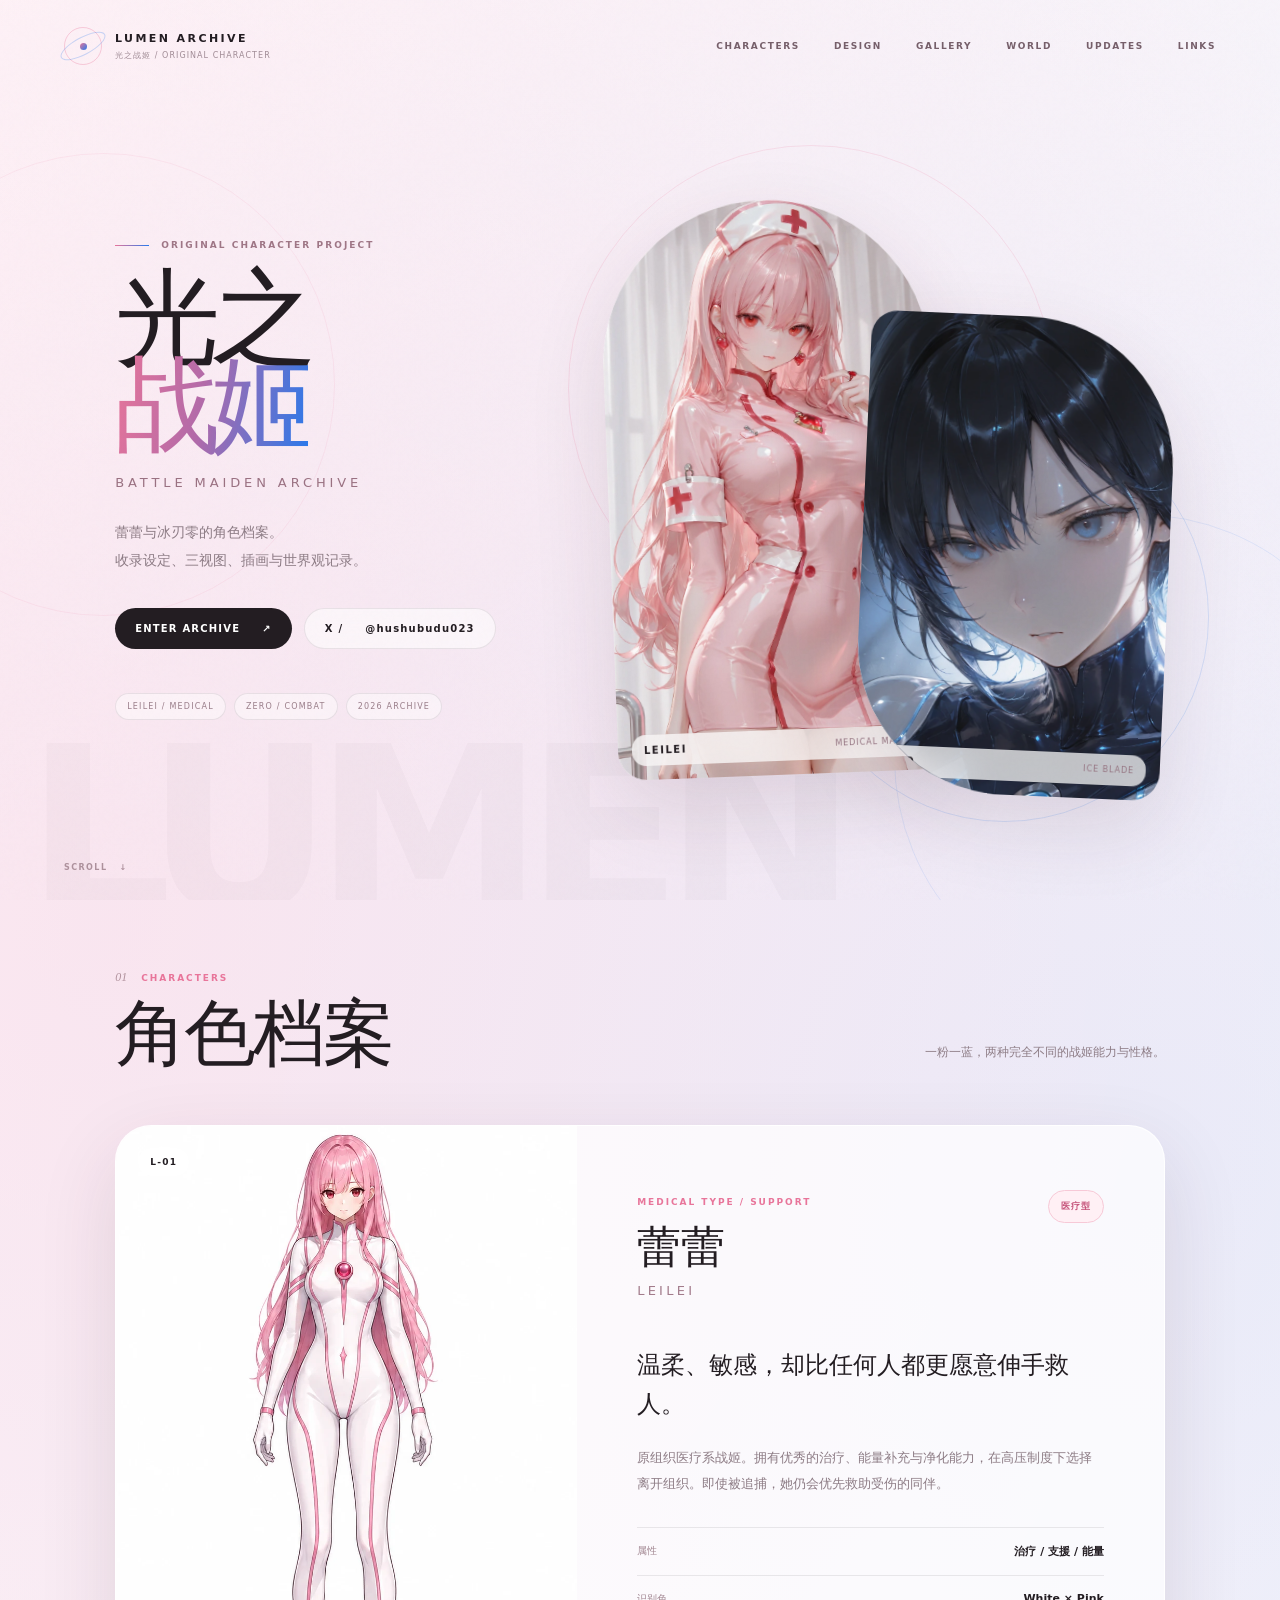
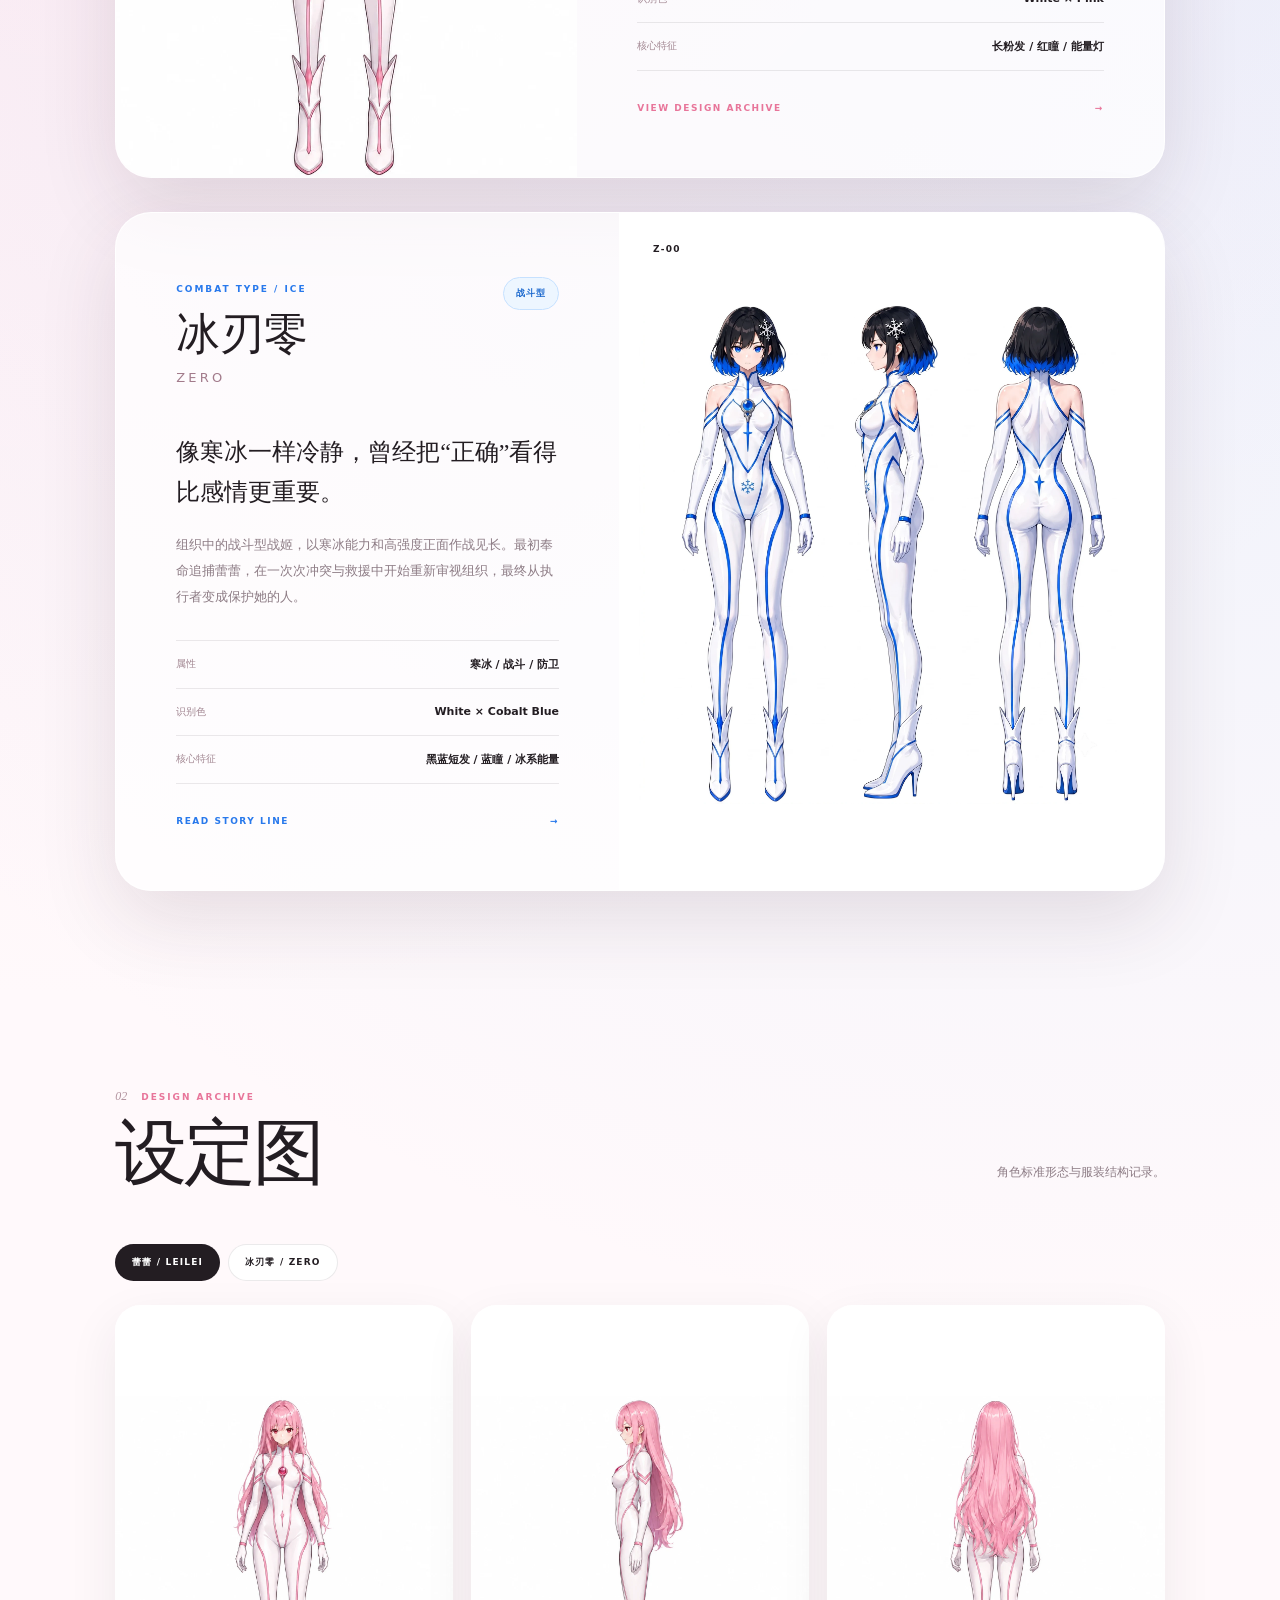
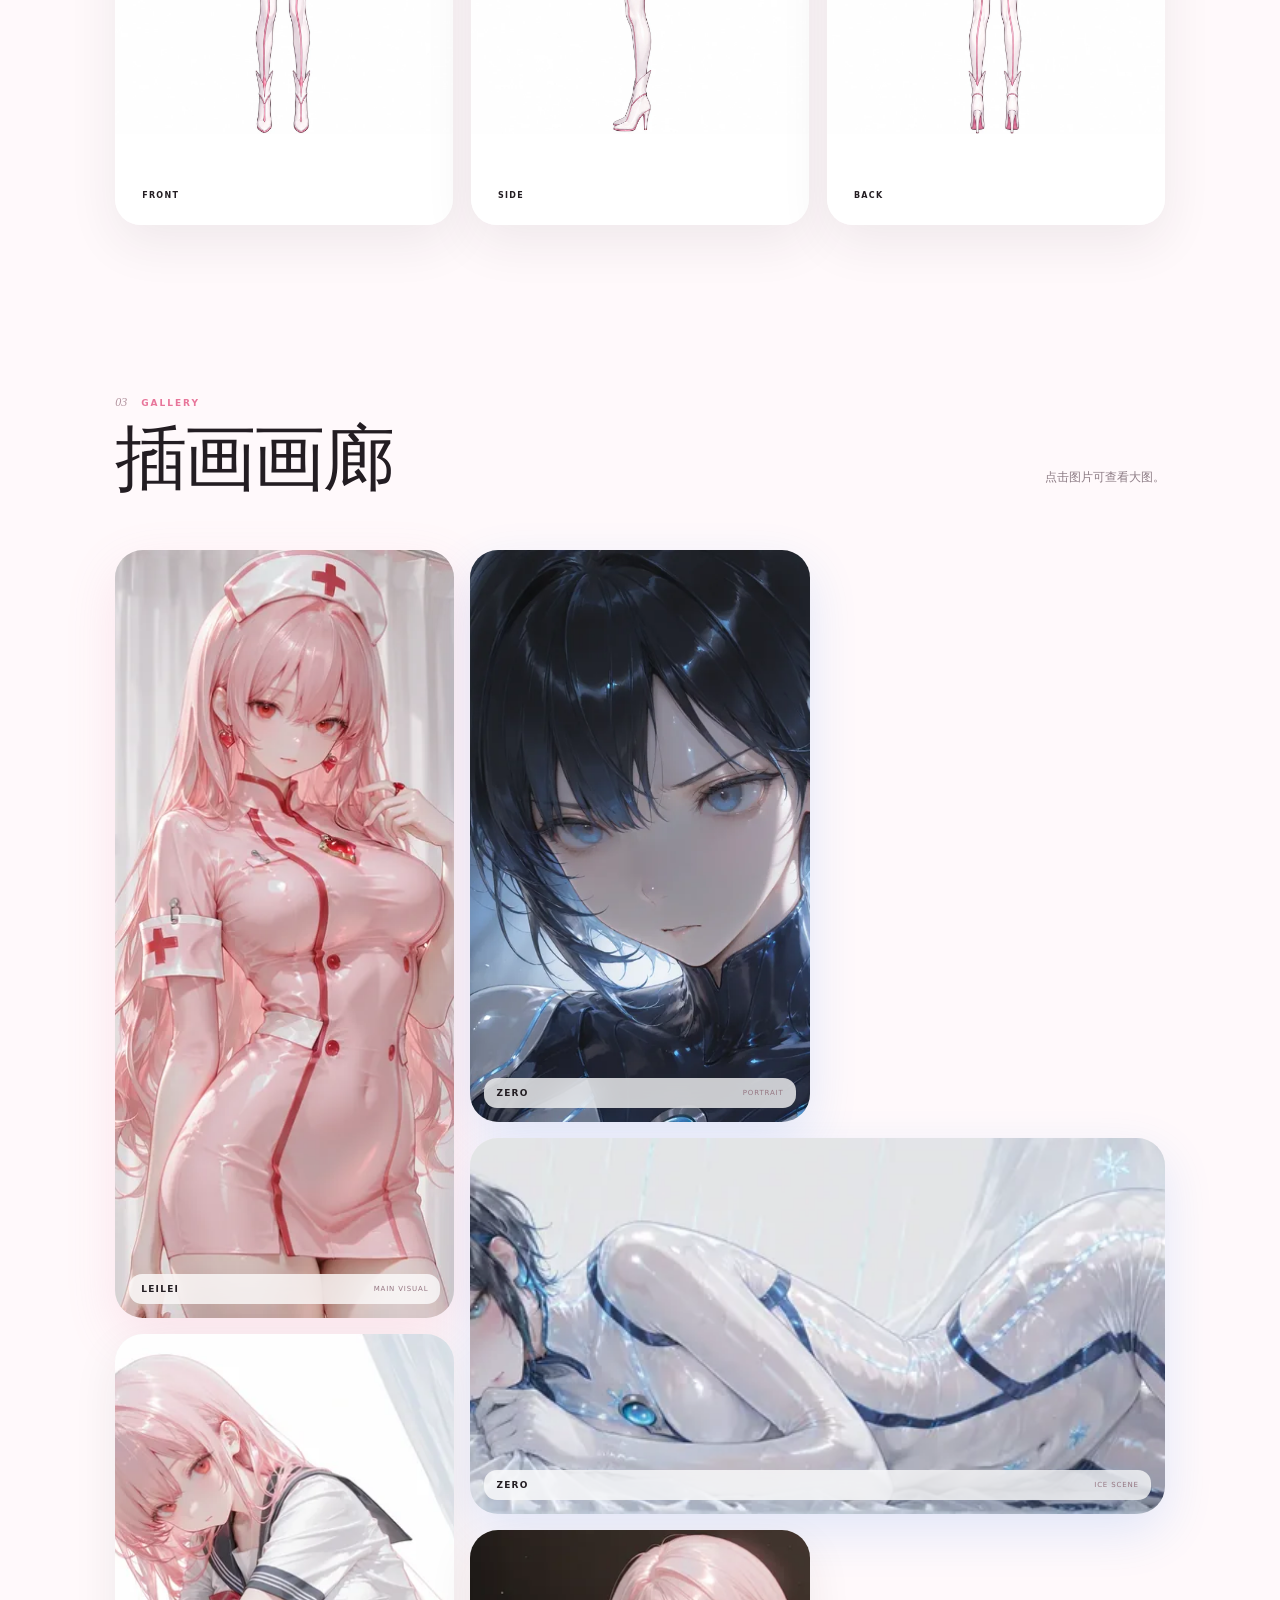
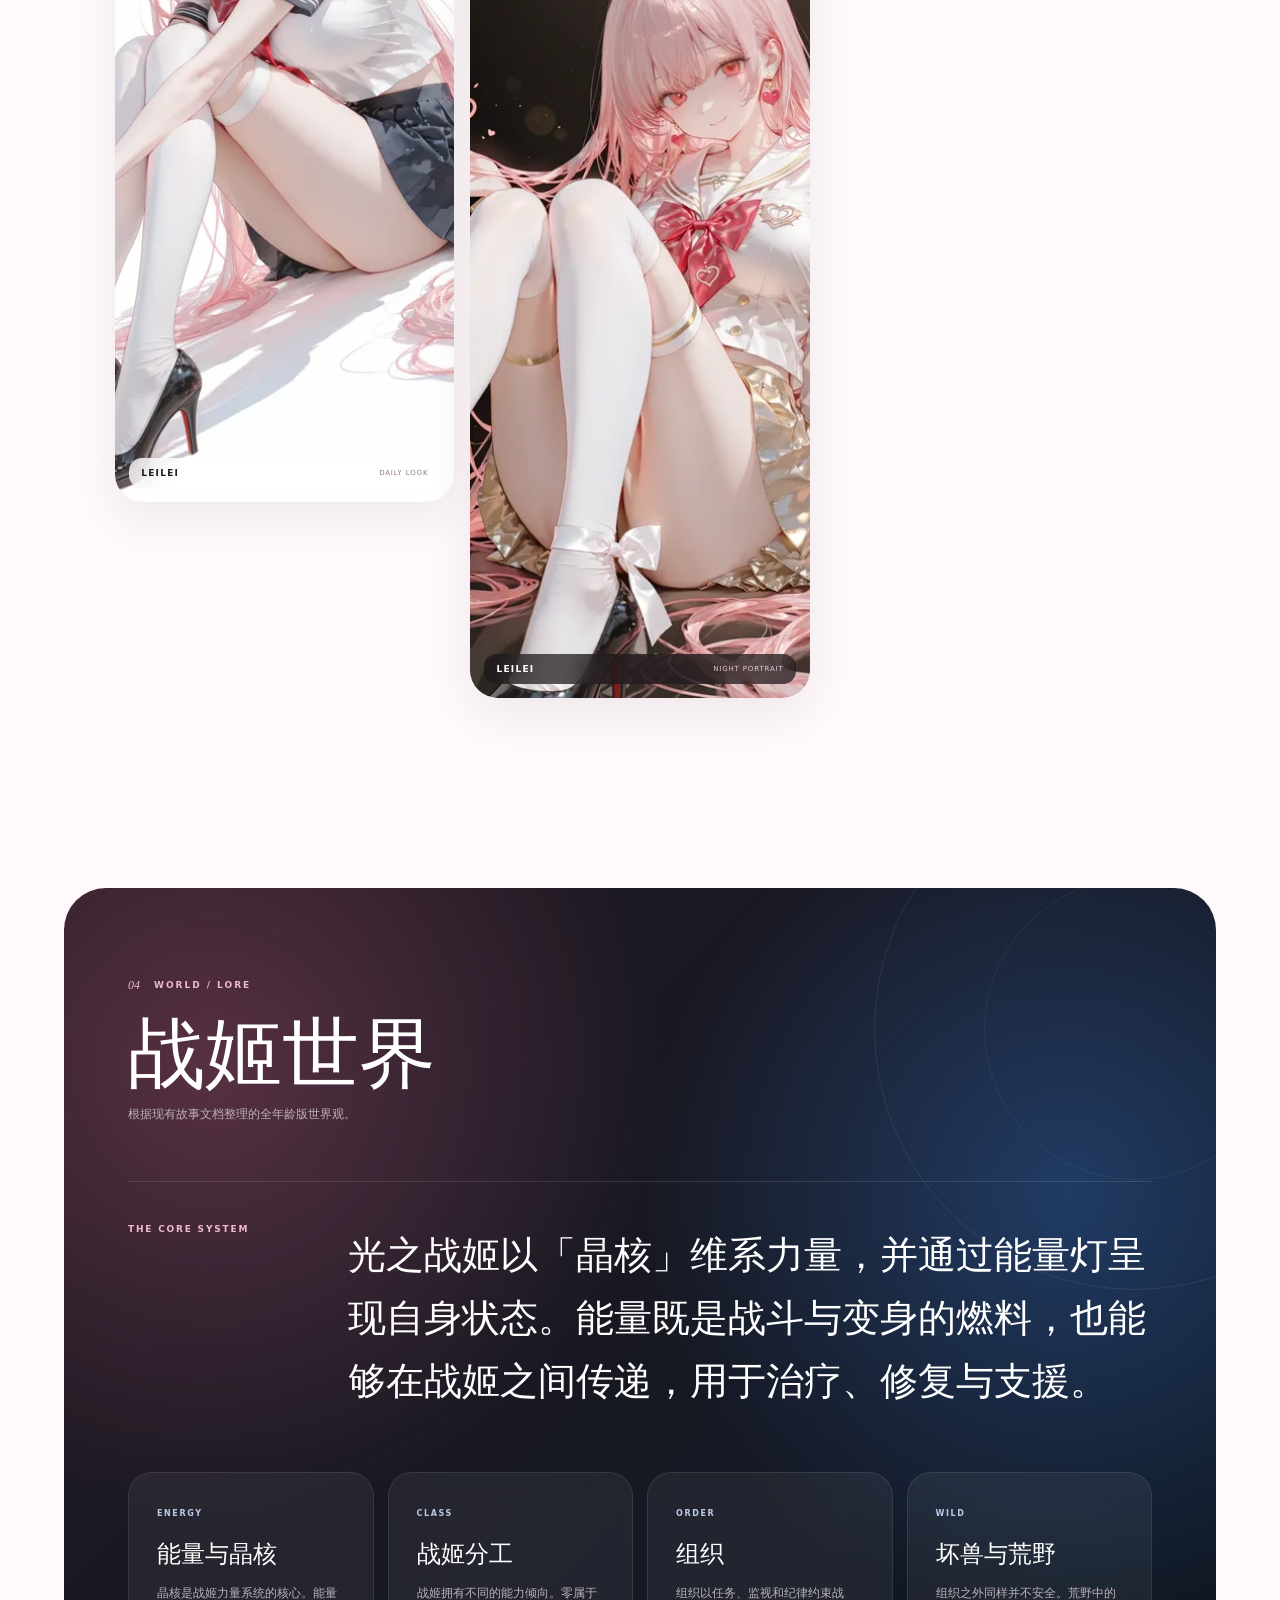
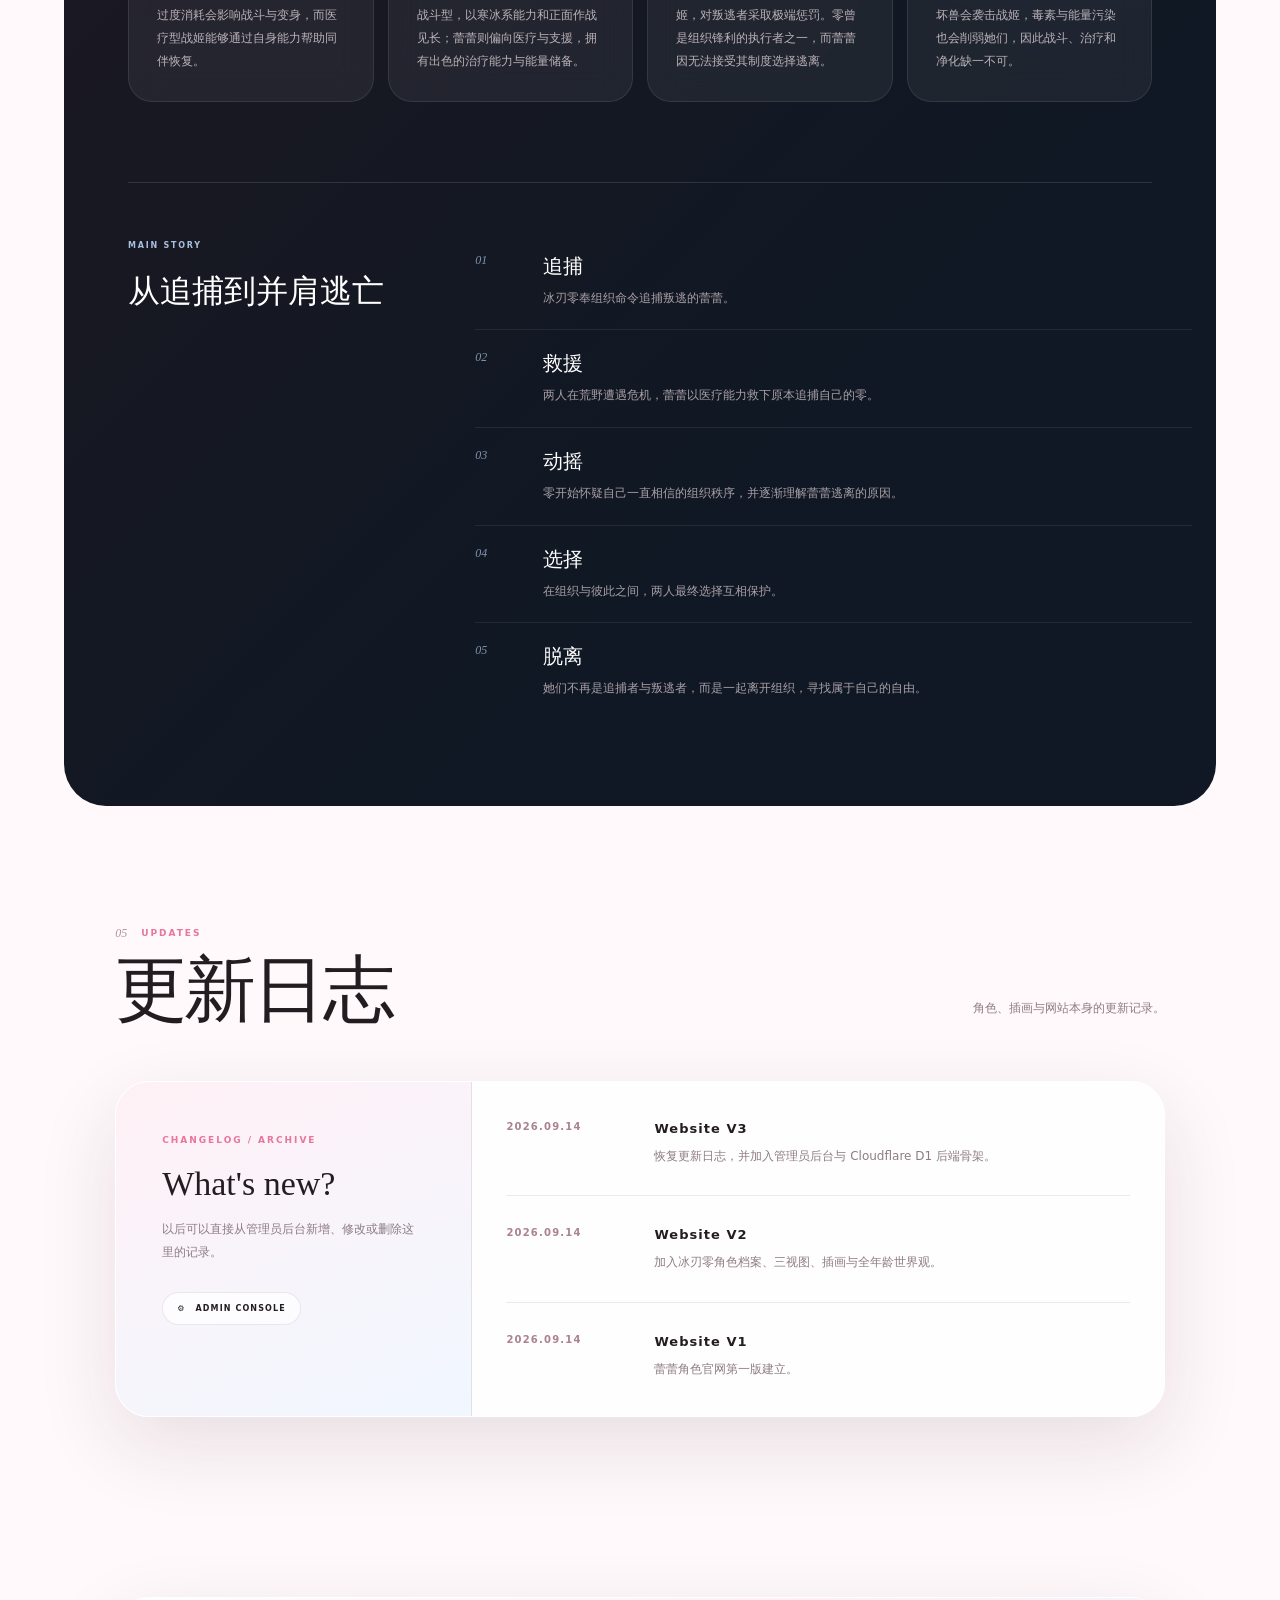
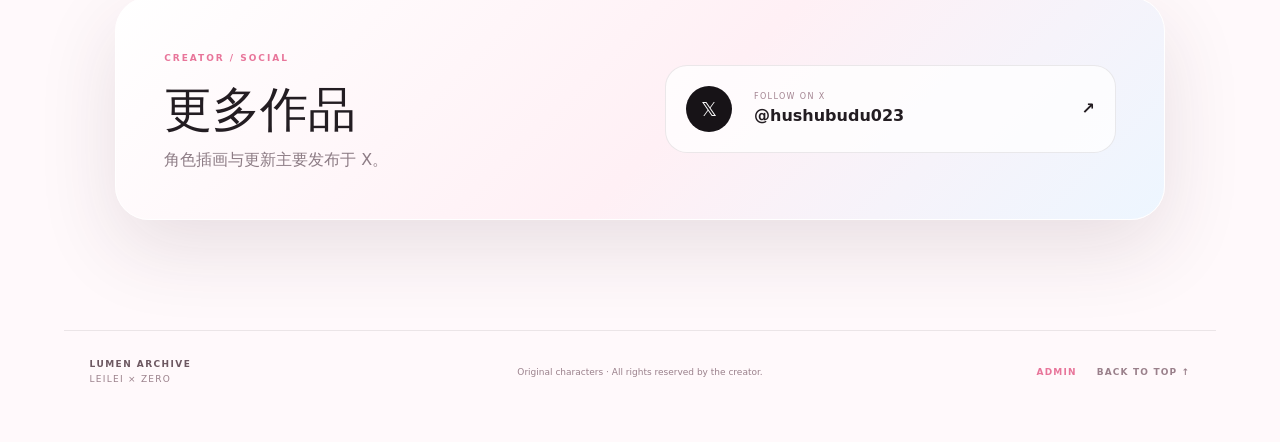
==== index.html @ 8931a834 "Add files via upload" ====
<!doctype html>
<html lang="zh-CN">
<head>
  <meta charset="utf-8" />
  <meta name="viewport" content="width=device-width, initial-scale=1" />
  <meta name="theme-color" content="#fff8fb" />
  <meta name="description" content="光之战姬角色档案：蕾蕾与冰刃零。原创角色设定、三视图、插画与世界观。" />
  <meta property="og:title" content="光之战姬 · Character Archive" />
  <meta property="og:description" content="蕾蕾 / 冰刃零 原创角色档案" />
  <title>光之战姬 · Character Archive</title>
  <link rel="stylesheet" href="style.css" />
</head>
<body>
  <div class="grain" aria-hidden="true"></div>

  <header class="topbar">
    <a class="brand" href="#home">
      <span class="brand-orbit"><i></i></span>
      <span>
        <strong>LUMEN ARCHIVE</strong>
        <small>光之战姬 / ORIGINAL CHARACTER</small>
      </span>
    </a>

    <nav class="desktop-nav" aria-label="主导航">
      <a href="#characters">CHARACTERS</a>
      <a href="#design">DESIGN</a>
      <a href="#gallery">GALLERY</a>
      <a href="#world">WORLD</a>
      <a href="#updates">UPDATES</a>
      <a href="#links">LINKS</a>
    </nav>

    <button class="menu-btn" type="button" aria-label="打开菜单" aria-expanded="false">
      <span></span><span></span>
    </button>
  </header>

  <nav class="mobile-nav" aria-label="移动端导航">
    <a href="#characters">CHARACTERS</a>
    <a href="#design">DESIGN</a>
    <a href="#gallery">GALLERY</a>
    <a href="#world">WORLD</a>
    <a href="#updates">UPDATES</a>
    <a href="#links">LINKS</a>
  </nav>

  <main>
    <section class="hero" id="home">
      <div class="hero-bg-text">LUMEN</div>
      <div class="hero-copy reveal">
        <div class="eyebrow"><span></span> ORIGINAL CHARACTER PROJECT</div>
        <h1>光之<br><em>战姬</em></h1>
        <p class="hero-en">BATTLE MAIDEN ARCHIVE</p>
        <p class="hero-desc">
          <span data-content="site.heroKicker">蕾蕾与冰刃零的角色档案。</span><br>
          <span data-content="site.heroDescription">收录设定、三视图、插画与世界观记录。</span>
        </p>
        <div class="hero-actions">
          <a class="pill primary" href="#characters">ENTER ARCHIVE <b>↗</b></a>
          <a class="pill ghost" href="https://x.com/hushubudu023" target="_blank" rel="noopener" data-link="site.xUrl">X / <span data-content="site.xHandle">@hushubudu023</span></a>
        </div>
        <div class="hero-chips">
          <span>LEILEI / MEDICAL</span>
          <span>ZERO / COMBAT</span>
          <span>2026 ARCHIVE</span>
        </div>
      </div>

      <div class="hero-art reveal">
        <figure class="portrait portrait-pink">
          <img src="assets/leilei_hero.webp" alt="蕾蕾主视觉" />
          <figcaption><b>LEILEI</b><span>MEDICAL MAIDEN</span></figcaption>
        </figure>
        <figure class="portrait portrait-blue">
          <img src="assets/zero_hero.webp" alt="冰刃零主视觉" />
          <figcaption><b>ZERO</b><span>ICE BLADE</span></figcaption>
        </figure>
        <div class="hero-ring ring-a"></div>
        <div class="hero-ring ring-b"></div>
      </div>

      <a class="scroll-cue" href="#characters">SCROLL <span>↓</span></a>
    </section>

    <section class="section characters" id="characters">
      <header class="section-head reveal">
        <div><span class="index">01</span><span class="label">CHARACTERS</span></div>
        <h2>角色档案</h2>
        <p>一粉一蓝，两种完全不同的战姬能力与性格。</p>
      </header>

      <article class="character-card leilei-card reveal">
        <div class="char-photo">
          <img src="assets/leilei_front.webp" alt="蕾蕾正面设定图">
          <span class="char-code">L-01</span>
        </div>
        <div class="char-copy">
          <div class="char-top">
            <div>
              <span class="micro">MEDICAL TYPE / SUPPORT</span>
              <h3>蕾蕾 <em>LEILEI</em></h3>
            </div>
            <span class="role pink">医疗型</span>
          </div>
          <p class="char-lead" data-content="characters.leilei.lead">温柔、敏感，却比任何人都更愿意伸手救人。</p>
          <p class="char-body" data-content="characters.leilei.body">原组织医疗系战姬。拥有优秀的治疗、能量补充与净化能力，在高压制度下选择离开组织。即使被追捕，她仍会优先救助受伤的同伴。</p>
          <dl class="specs">
            <div><dt>属性</dt><dd>治疗 / 支援 / 能量</dd></div>
            <div><dt>识别色</dt><dd>White × Pink</dd></div>
            <div><dt>核心特征</dt><dd>长粉发 / 红瞳 / 能量灯</dd></div>
          </dl>
          <a href="#design" class="inline-link">VIEW DESIGN ARCHIVE <span>→</span></a>
        </div>
      </article>

      <article class="character-card zero-card reveal">
        <div class="char-photo zero-photo">
          <img src="assets/zero_turnaround.webp" alt="冰刃零三视图">
          <span class="char-code">Z-00</span>
        </div>
        <div class="char-copy">
          <div class="char-top">
            <div>
              <span class="micro blue-text">COMBAT TYPE / ICE</span>
              <h3>冰刃零 <em>ZERO</em></h3>
            </div>
            <span class="role blue">战斗型</span>
          </div>
          <p class="char-lead" data-content="characters.zero.lead">像寒冰一样冷静，曾经把“正确”看得比感情更重要。</p>
          <p class="char-body" data-content="characters.zero.body">组织中的战斗型战姬，以寒冰能力和高强度正面作战见长。最初奉命追捕蕾蕾，在一次次冲突与救援中开始重新审视组织，最终从执行者变成保护她的人。</p>
          <dl class="specs">
            <div><dt>属性</dt><dd>寒冰 / 战斗 / 防卫</dd></div>
            <div><dt>识别色</dt><dd>White × Cobalt Blue</dd></div>
            <div><dt>核心特征</dt><dd>黑蓝短发 / 蓝瞳 / 冰系能量</dd></div>
          </dl>
          <a href="#world" class="inline-link blue-text">READ STORY LINE <span>→</span></a>
        </div>
      </article>
    </section>

    <section class="section design" id="design">
      <header class="section-head reveal">
        <div><span class="index">02</span><span class="label">DESIGN ARCHIVE</span></div>
        <h2>设定图</h2>
        <p>角色标准形态与服装结构记录。</p>
      </header>

      <div class="design-tabs reveal" role="tablist">
        <button class="tab active" data-target="leilei-design">蕾蕾 / LEILEI</button>
        <button class="tab" data-target="zero-design">冰刃零 / ZERO</button>
      </div>

      <div class="design-panel active" id="leilei-design">
        <button class="design-shot lightbox-trigger" data-full="assets/leilei_front.webp">
          <img src="assets/leilei_front.webp" alt="蕾蕾正面">
          <span>FRONT</span>
        </button>
        <button class="design-shot lightbox-trigger" data-full="assets/leilei_side.webp">
          <img src="assets/leilei_side.webp" alt="蕾蕾侧面">
          <span>SIDE</span>
        </button>
        <button class="design-shot lightbox-trigger" data-full="assets/leilei_back.webp">
          <img src="assets/leilei_back.webp" alt="蕾蕾背面">
          <span>BACK</span>
        </button>
      </div>

      <div class="design-panel zero-design-panel" id="zero-design">
        <button class="design-shot wide lightbox-trigger" data-full="assets/zero_turnaround.webp">
          <img src="assets/zero_turnaround.webp" alt="冰刃零三视图">
          <span>FRONT / SIDE / BACK</span>
        </button>
      </div>
    </section>

    <section class="section gallery" id="gallery">
      <header class="section-head reveal">
        <div><span class="index">03</span><span class="label">GALLERY</span></div>
        <h2>插画画廊</h2>
        <p>点击图片可查看大图。</p>
      </header>

      <div class="gallery-grid">
        <button class="gallery-item tall pink-glow lightbox-trigger reveal" data-full="assets/leilei_hero.webp">
          <img src="assets/thumbs/leilei_hero.webp" alt="蕾蕾护士主视觉">
          <span><b>LEILEI</b><small data-content="gallery.leileiHeroCaption">MAIN VISUAL</small></span>
        </button>
        <button class="gallery-item blue-glow lightbox-trigger reveal" data-full="assets/zero_hero.webp">
          <img src="assets/thumbs/zero_hero.webp" alt="冰刃零主视觉">
          <span><b>ZERO</b><small data-content="gallery.zeroHeroCaption">PORTRAIT</small></span>
        </button>
        <button class="gallery-item landscape blue-glow lightbox-trigger reveal" data-full="assets/zero_scene.webp">
          <img src="assets/thumbs/zero_scene.webp" alt="冰刃零场景插画">
          <span><b>ZERO</b><small data-content="gallery.zeroSceneCaption">ICE SCENE</small></span>
        </button>
        <button class="gallery-item tall lightbox-trigger reveal" data-full="assets/leilei_school_day.webp">
          <img src="assets/thumbs/leilei_school_day.webp" alt="蕾蕾制服插画">
          <span><b>LEILEI</b><small data-content="gallery.leileiDayCaption">DAILY LOOK</small></span>
        </button>
        <button class="gallery-item tall dark-card lightbox-trigger reveal" data-full="assets/leilei_school_night.webp">
          <img src="assets/thumbs/leilei_school_night.webp" alt="蕾蕾制服插画">
          <span><b>LEILEI</b><small data-content="gallery.leileiNightCaption">NIGHT PORTRAIT</small></span>
        </button>
      </div>
    </section>

    <section class="world-wrap" id="world">
      <section class="world">
        <header class="world-head reveal">
          <div><span class="index">04</span><span class="label">WORLD / LORE</span></div>
          <h2>战姬世界</h2>
          <p>根据现有故事文档整理的全年龄版世界观。</p>
        </header>

        <div class="world-intro reveal">
          <span>THE CORE SYSTEM</span>
          <p data-content="world.intro">光之战姬以「晶核」维系力量，并通过能量灯呈现自身状态。能量既是战斗与变身的燃料，也能够在战姬之间传递，用于治疗、修复与支援。</p>
        </div>

        <div class="world-cards">
          <article class="world-card reveal">
            <b>ENERGY</b><h3>能量与晶核</h3>
            <p>晶核是战姬力量系统的核心。能量过度消耗会影响战斗与变身，而医疗型战姬能够通过自身能力帮助同伴恢复。</p>
          </article>
          <article class="world-card reveal">
            <b>CLASS</b><h3>战姬分工</h3>
            <p>战姬拥有不同的能力倾向。零属于战斗型，以寒冰系能力和正面作战见长；蕾蕾则偏向医疗与支援，拥有出色的治疗能力与能量储备。</p>
          </article>
          <article class="world-card reveal">
            <b>ORDER</b><h3>组织</h3>
            <p>组织以任务、监视和纪律约束战姬，对叛逃者采取极端惩罚。零曾是组织锋利的执行者之一，而蕾蕾因无法接受其制度选择逃离。</p>
          </article>
          <article class="world-card reveal">
            <b>WILD</b><h3>坏兽与荒野</h3>
            <p>组织之外同样并不安全。荒野中的坏兽会袭击战姬，毒素与能量污染也会削弱她们，因此战斗、治疗和净化缺一不可。</p>
          </article>
        </div>

        <div class="storyline reveal">
          <div class="story-title">
            <span>MAIN STORY</span>
            <h3>从追捕到并肩逃亡</h3>
          </div>
          <ol>
            <li><b>01</b><div><strong>追捕</strong><p>冰刃零奉组织命令追捕叛逃的蕾蕾。</p></div></li>
            <li><b>02</b><div><strong>救援</strong><p>两人在荒野遭遇危机，蕾蕾以医疗能力救下原本追捕自己的零。</p></div></li>
            <li><b>03</b><div><strong>动摇</strong><p>零开始怀疑自己一直相信的组织秩序，并逐渐理解蕾蕾逃离的原因。</p></div></li>
            <li><b>04</b><div><strong>选择</strong><p>在组织与彼此之间，两人最终选择互相保护。</p></div></li>
            <li><b>05</b><div><strong>脱离</strong><p>她们不再是追捕者与叛逃者，而是一起离开组织，寻找属于自己的自由。</p></div></li>
          </ol>
        </div>
      </section>
    </section>


    <section class="section updates" id="updates">
      <header class="section-head reveal">
        <div><span class="index">05</span><span class="label">UPDATES</span></div>
        <h2>更新日志</h2>
        <p>角色、插画与网站本身的更新记录。</p>
      </header>

      <div class="updates-shell reveal">
        <div class="updates-intro">
          <span class="micro">CHANGELOG / ARCHIVE</span>
          <h3>What's new?</h3>
          <p>以后可以直接从管理员后台新增、修改或删除这里的记录。</p>
          <a class="admin-entry" href="admin/index.html"><span>⚙</span> ADMIN CONSOLE</a>
        </div>
        <div class="updates-list" data-updates-list>
          <article class="update-item"><time>2026.09.14</time><div><strong>Website V3</strong><p>恢复更新日志，并加入管理员后台与 Cloudflare D1 后端骨架。</p></div></article>
          <article class="update-item"><time>2026.09.14</time><div><strong>Website V2</strong><p>加入冰刃零角色档案、三视图、插画与全年龄世界观。</p></div></article>
          <article class="update-item"><time>2026.09.14</time><div><strong>Website V1</strong><p>蕾蕾角色官网第一版建立。</p></div></article>
        </div>
      </div>
    </section>

    <section class="section links" id="links">
      <div class="link-card reveal">
        <div>
          <span class="micro">CREATOR / SOCIAL</span>
          <h2>更多作品</h2>
          <p>角色插画与更新主要发布于 X。</p>
        </div>
        <a href="https://x.com/hushubudu023" target="_blank" rel="noopener" data-link="site.xUrl">
          <span class="xmark">𝕏</span>
          <div><small>FOLLOW ON X</small><strong data-content="site.xHandle">@hushubudu023</strong></div>
          <b>↗</b>
        </a>
      </div>
    </section>
  </main>

  <footer>
    <div class="footer-brand">
      <strong>LUMEN ARCHIVE</strong>
      <span>LEILEI × ZERO</span>
    </div>
    <p>Original characters · All rights reserved by the creator.</p>
    <div class="footer-actions"><a href="admin/index.html">ADMIN</a><a href="#home">BACK TO TOP ↑</a></div>
  </footer>

  <dialog class="lightbox" id="lightbox">
    <button class="lightbox-close" aria-label="关闭">×</button>
    <img src="" alt="">
    <div class="lightbox-note">ESC / 点击背景关闭</div>
  </dialog>

  <script src="site-data.js"></script>
  <script src="main.js"></script>
</body>
</html>
---- style.css ----
:root{
  --bg:#fff9fb;
  --paper:#ffffff;
  --ink:#231d22;
  --muted:#8d7c85;
  --pink:#e8759a;
  --pink2:#ffbfd1;
  --pink-soft:#fdeaf0;
  --blue:#2879ec;
  --blue2:#8fc5ff;
  --blue-soft:#eaf4ff;
  --line:rgba(35,29,34,.09);
  --shadow:0 28px 80px rgba(66,31,49,.12);
  --radius:32px;
}
*{box-sizing:border-box}
html{scroll-behavior:smooth}
body{
  margin:0;color:var(--ink);background:
    radial-gradient(circle at 9% 11%,rgba(255,203,220,.38),transparent 22%),
    radial-gradient(circle at 91% 14%,rgba(157,207,255,.25),transparent 24%),
    var(--bg);
  font-family:Inter,"SF Pro Display","PingFang SC","Microsoft YaHei",system-ui,sans-serif;
  overflow-x:hidden
}
body.locked{overflow:hidden}
a{text-decoration:none;color:inherit}
img{display:block;max-width:100%}
button{font:inherit;color:inherit}
.grain{
  position:fixed;inset:0;z-index:100;pointer-events:none;opacity:.035;mix-blend-mode:multiply;
  background-image:url("data:image/svg+xml,%3Csvg viewBox='0 0 180 180' xmlns='http://www.w3.org/2000/svg'%3E%3Cfilter id='n'%3E%3CfeTurbulence type='fractalNoise' baseFrequency='.9' numOctaves='3' stitchTiles='stitch'/%3E%3C/filter%3E%3Crect width='100%25' height='100%25' filter='url(%23n)' opacity='.33'/%3E%3C/svg%3E")
}
.topbar{
  position:absolute;z-index:30;top:0;left:0;right:0;height:92px;padding:0 5vw;
  display:flex;align-items:center;justify-content:space-between
}
.brand{display:flex;align-items:center;gap:13px}
.brand-orbit{
  width:38px;height:38px;border-radius:50%;border:1px solid rgba(232,117,154,.32);
  display:grid;place-items:center;position:relative
}
.brand-orbit:after{content:"";position:absolute;width:48px;height:16px;border:1px solid rgba(40,121,236,.25);border-radius:50%;transform:rotate(-28deg)}
.brand-orbit i{width:7px;height:7px;background:linear-gradient(135deg,var(--pink),var(--blue));border-radius:50%}
.brand strong{display:block;font-size:11px;letter-spacing:.22em}
.brand small{display:block;margin-top:5px;font-size:8px;letter-spacing:.13em;color:#a18c96}
.desktop-nav{display:flex;gap:34px}
.desktop-nav a{font-size:9px;font-weight:800;letter-spacing:.18em;color:#765f6a;position:relative;padding:8px 0}
.desktop-nav a:after{content:"";position:absolute;left:0;right:100%;bottom:0;height:1px;background:linear-gradient(90deg,var(--pink),var(--blue));transition:.25s}
.desktop-nav a:hover:after{right:0}
.menu-btn{display:none;border:0;background:none;width:40px;height:40px;padding:10px}
.menu-btn span{display:block;height:1px;background:var(--ink);margin:7px 0;transition:.2s}
.mobile-nav{display:none}

.hero{
  min-height:100vh;position:relative;display:grid;grid-template-columns:42% 58%;
  padding:130px 5vw 70px;align-items:center;overflow:hidden
}
.hero:before{
  content:"";position:absolute;left:-10vw;top:17%;width:36vw;height:36vw;border-radius:50%;
  border:1px solid rgba(232,117,154,.1)
}
.hero:after{
  content:"";position:absolute;right:-8vw;bottom:-8vw;width:38vw;height:38vw;border-radius:50%;
  border:1px solid rgba(40,121,236,.1)
}
.hero-bg-text{
  position:absolute;left:2vw;bottom:-1.8vw;font-size:clamp(110px,18vw,320px);line-height:.8;
  letter-spacing:-.08em;font-weight:900;color:rgba(61,36,48,.025);pointer-events:none
}
.hero-copy{position:relative;z-index:3;padding-left:4vw}
.eyebrow{display:flex;align-items:center;gap:12px;font-size:9px;font-weight:900;letter-spacing:.23em;color:#9f7686}
.eyebrow span{width:34px;height:1px;background:linear-gradient(90deg,var(--pink),var(--blue))}
.hero h1{font-family:"Songti SC","STSong",serif;font-size:clamp(74px,8.2vw,142px);font-weight:500;line-height:.82;letter-spacing:-.08em;margin:26px 0 0}
.hero h1 em{font-style:normal;background:linear-gradient(100deg,var(--pink) 0%,#b36aa9 45%,var(--blue) 100%);-webkit-background-clip:text;color:transparent}
.hero-en{margin:26px 0 0;font-size:13px;letter-spacing:.3em;font-weight:300;color:#9a7182}
.hero-desc{margin:28px 0 0;line-height:2;color:var(--muted);font-size:14px}
.hero-actions{display:flex;gap:12px;flex-wrap:wrap;margin-top:34px}
.pill{border-radius:999px;padding:14px 20px;font-size:10px;font-weight:900;letter-spacing:.12em;display:inline-flex;align-items:center;gap:22px;transition:.22s}
.pill.primary{background:var(--ink);color:#fff}
.pill.primary:hover{transform:translateY(-2px);box-shadow:0 12px 30px rgba(35,29,34,.2)}
.pill.ghost{border:1px solid var(--line);background:rgba(255,255,255,.55);backdrop-filter:blur(12px)}
.hero-chips{display:flex;gap:8px;flex-wrap:wrap;margin-top:44px}
.hero-chips span{font-size:8px;letter-spacing:.15em;border:1px solid var(--line);border-radius:999px;padding:8px 11px;color:#9a7e8a;background:rgba(255,255,255,.45)}

.hero-art{height:min(76vh,850px);position:relative;display:flex;align-items:center;justify-content:center}
.portrait{margin:0;position:absolute;overflow:hidden;background:#fff;box-shadow:var(--shadow);z-index:3}
.portrait img{width:100%;height:100%;object-fit:cover}
.portrait figcaption{
  position:absolute;left:14px;right:14px;bottom:14px;padding:10px 12px;border-radius:14px;
  display:flex;align-items:center;justify-content:space-between;background:rgba(255,255,255,.72);backdrop-filter:blur(16px)
}
.portrait figcaption b{font-size:10px;letter-spacing:.15em}
.portrait figcaption span{font-size:8px;letter-spacing:.12em;color:#957481}
.portrait-pink{width:min(49%,420px);height:84%;left:9%;top:9%;border-radius:170px 170px 30px 30px;transform:rotate(-2.2deg)}
.portrait-pink img{object-position:center 25%}
.portrait-blue{width:min(46%,390px);height:70%;right:7%;bottom:4%;border-radius:26px 150px 28px 150px;transform:rotate(2.5deg)}
.portrait-blue img{object-position:center 40%}
.hero-ring{position:absolute;border-radius:50%;z-index:1}
.ring-a{width:38vw;height:38vw;max-width:600px;max-height:600px;border:1px solid rgba(232,117,154,.16);left:3%;top:1%}
.ring-b{width:32vw;height:32vw;max-width:520px;max-height:520px;border:1px solid rgba(40,121,236,.15);right:1%;bottom:0}
.scroll-cue{position:absolute;left:5vw;bottom:28px;font-size:8px;font-weight:900;letter-spacing:.18em;color:#ad919c;display:flex;gap:12px}

.section{padding:110px 9vw}
.section-head{display:grid;grid-template-columns:1fr auto;gap:14px;align-items:end;margin-bottom:54px}
.section-head>div{display:flex;align-items:center;gap:14px}
.index{font:italic 500 12px Georgia,serif;color:#b2939e}
.label,.micro{font-size:9px;font-weight:900;letter-spacing:.22em;color:var(--pink)}
.section-head h2{grid-column:1;margin:0;font:500 clamp(42px,5.6vw,82px)/1 "Songti SC","STSong",serif;letter-spacing:-.04em}
.section-head>p{grid-column:2;grid-row:2;margin:0 0 8px;max-width:280px;color:var(--muted);font-size:12px;line-height:1.7;text-align:right}

.characters{padding-top:70px}
.character-card{
  display:grid;grid-template-columns:44% 56%;min-height:650px;background:rgba(255,255,255,.72);
  border:1px solid rgba(255,255,255,.9);box-shadow:var(--shadow);border-radius:36px;overflow:hidden;margin-bottom:34px
}
.char-photo{position:relative;min-height:650px;background:linear-gradient(180deg,#fff,#fff0f5);overflow:hidden}
.char-photo img{width:100%;height:100%;object-fit:cover}
.char-photo>img[alt*="蕾蕾"]{object-position:center}
.char-code{position:absolute;top:22px;left:22px;background:rgba(255,255,255,.78);backdrop-filter:blur(12px);border-radius:999px;padding:9px 12px;font-size:9px;font-weight:900;letter-spacing:.14em}
.char-copy{padding:64px 60px;display:flex;flex-direction:column}
.char-top{display:flex;justify-content:space-between;gap:20px;align-items:start}
.char-top h3{font:500 44px/1.1 "Songti SC","STSong",serif;margin:15px 0 0}
.char-top h3 em{display:block;font:300 13px/1.6 system-ui;letter-spacing:.25em;color:#a27b8b;margin-top:9px}
.role{border-radius:999px;padding:9px 12px;font-size:9px;font-weight:900;letter-spacing:.12em}
.role.pink{color:#c55279;background:#fff0f5;border:1px solid #f7c9d7}
.role.blue{color:#1c69ce;background:#edf6ff;border:1px solid #c6e1ff}
.char-lead{font:500 24px/1.65 "Songti SC","STSong",serif;margin:44px 0 0;max-width:520px}
.char-body{color:var(--muted);font-size:13px;line-height:2;margin:20px 0 30px;max-width:560px}
.specs{margin:0;border-top:1px solid var(--line)}
.specs div{display:flex;justify-content:space-between;gap:20px;border-bottom:1px solid var(--line);padding:16px 0}
.specs dt{font-size:10px;color:#a28792}
.specs dd{margin:0;font-size:11px;font-weight:800}
.inline-link{margin-top:auto;padding-top:32px;font-size:9px;font-weight:900;letter-spacing:.17em;color:var(--pink);display:flex;justify-content:space-between}
.zero-card{grid-template-columns:48% 52%}
.zero-card .char-photo{order:2;background:linear-gradient(180deg,#f5faff,#eaf4ff)}
.zero-card .char-copy{order:1}
.zero-photo img{object-fit:contain;padding:20px;background:white}
.blue-text{color:var(--blue)!important}

.design{padding-top:54px}
.design-tabs{display:flex;gap:8px;margin-bottom:24px}
.tab{border:1px solid var(--line);background:#fff;border-radius:999px;padding:11px 16px;font-size:9px;font-weight:900;letter-spacing:.13em;cursor:pointer}
.tab.active{background:var(--ink);color:white}
.design-panel{display:none;grid-template-columns:repeat(3,1fr);gap:18px}
.design-panel.active{display:grid}
.design-shot{position:relative;border:0;padding:0;background:#fff;border-radius:26px;overflow:hidden;cursor:zoom-in;box-shadow:0 18px 50px rgba(55,38,47,.08);min-height:520px}
.design-shot img{width:100%;height:100%;object-fit:contain;background:#fff}
.design-shot span{position:absolute;left:16px;bottom:16px;padding:9px 11px;border-radius:999px;background:rgba(255,255,255,.84);backdrop-filter:blur(10px);font-size:8px;font-weight:900;letter-spacing:.16em}
.zero-design-panel{grid-template-columns:1fr!important}
.design-shot.wide{min-height:auto;max-height:900px}
.design-shot.wide img{max-height:900px}

.gallery{padding-top:60px}
.gallery-grid{display:grid;grid-template-columns:repeat(12,1fr);grid-auto-rows:180px;gap:16px}
.gallery-item{border:0;padding:0;position:relative;border-radius:28px;overflow:hidden;cursor:zoom-in;background:#eee;box-shadow:0 16px 45px rgba(54,33,44,.08)}
.gallery-item img{width:100%;height:100%;object-fit:cover;transition:transform .45s ease}
.gallery-item:hover img{transform:scale(1.025)}
.gallery-item span{position:absolute;left:14px;right:14px;bottom:14px;display:flex;justify-content:space-between;align-items:center;padding:10px 12px;border-radius:13px;background:rgba(255,255,255,.76);backdrop-filter:blur(14px)}
.gallery-item b{font-size:9px;letter-spacing:.14em}
.gallery-item small{font-size:7px;letter-spacing:.12em;color:#967783}
.gallery-item:nth-child(1){grid-column:span 4;grid-row:span 4}
.gallery-item:nth-child(2){grid-column:span 4;grid-row:span 3}
.gallery-item:nth-child(3){grid-column:span 8;grid-row:span 2}
.gallery-item:nth-child(4){grid-column:span 4;grid-row:span 4}
.gallery-item:nth-child(5){grid-column:span 4;grid-row:span 4}
.pink-glow{box-shadow:0 18px 50px rgba(232,117,154,.16)}
.blue-glow{box-shadow:0 18px 50px rgba(40,121,236,.14)}
.dark-card span{background:rgba(25,20,23,.70);color:#fff}
.dark-card small{color:#e3cbd4}

.world-wrap{padding:80px 5vw 50px}
.world{
  border-radius:42px;padding:90px 5vw 86px;color:white;overflow:hidden;position:relative;
  background:
    radial-gradient(circle at 13% 12%,rgba(237,112,154,.28),transparent 27%),
    radial-gradient(circle at 87% 20%,rgba(59,133,236,.32),transparent 27%),
    linear-gradient(135deg,#201820,#0f1824 72%)
}
.world:before{
  content:"";position:absolute;width:520px;height:520px;border:1px solid rgba(255,255,255,.08);border-radius:50%;right:-180px;top:-120px
}
.world:after{
  content:"";position:absolute;width:300px;height:300px;border:1px solid rgba(255,255,255,.06);border-radius:50%;right:-70px;top:-10px
}
.world-head{position:relative;z-index:2}
.world-head>div{display:flex;align-items:center;gap:14px}
.world-head .index,.world-head .label{color:#eeb9cc}
.world-head h2{font:500 clamp(48px,6vw,88px)/1 "Songti SC","STSong",serif;margin:24px 0 12px}
.world-head>p{margin:0;color:#bcb0b7;font-size:12px}
.world-intro{position:relative;z-index:2;display:grid;grid-template-columns:180px 1fr;gap:40px;border-top:1px solid rgba(255,255,255,.12);padding-top:42px;margin-top:58px}
.world-intro span{font-size:9px;font-weight:900;letter-spacing:.2em;color:#f1bbcd}
.world-intro p{font:500 clamp(24px,3vw,42px)/1.65 "Songti SC","STSong",serif;margin:0;max-width:930px}
.world-cards{position:relative;z-index:2;display:grid;grid-template-columns:repeat(4,1fr);gap:14px;margin-top:58px}
.world-card{padding:28px;border-radius:24px;background:rgba(255,255,255,.06);border:1px solid rgba(255,255,255,.09);backdrop-filter:blur(16px)}
.world-card b{font-size:8px;letter-spacing:.2em;color:#b9cae9}
.world-card h3{font:500 24px "Songti SC","STSong",serif;margin:18px 0 12px}
.world-card p{margin:0;color:#bcb2b9;font-size:12px;line-height:1.9}
.storyline{position:relative;z-index:2;display:grid;grid-template-columns:30% 70%;gap:40px;margin-top:80px;padding-top:50px;border-top:1px solid rgba(255,255,255,.12)}
.story-title span{font-size:8px;font-weight:900;letter-spacing:.22em;color:#a9bfdf}
.story-title h3{font:500 32px/1.5 "Songti SC","STSong",serif;margin:15px 0 0;max-width:260px}
.storyline ol{list-style:none;margin:0;padding:0}
.storyline li{display:grid;grid-template-columns:48px 1fr;gap:20px;padding:20px 0;border-top:1px solid rgba(255,255,255,.08)}
.storyline li:first-child{border-top:0}
.storyline li>b{font:italic 500 12px Georgia,serif;color:#8294ab}
.storyline strong{font:500 20px "Songti SC","STSong",serif}
.storyline p{margin:8px 0 0;color:#aaa0a6;font-size:12px;line-height:1.8}

.links{padding-top:70px;padding-bottom:110px}
.link-card{border-radius:34px;background:linear-gradient(135deg,#fff,#fff0f5 54%,#edf6ff);padding:48px;display:grid;grid-template-columns:1fr 1fr;gap:50px;align-items:center;border:1px solid white;box-shadow:var(--shadow)}
.link-card h2{font:500 48px "Songti SC","STSong",serif;margin:13px 0 8px}
.link-card p{color:var(--muted);margin:0}
.link-card>a{display:grid;grid-template-columns:50px 1fr auto;gap:18px;align-items:center;border-radius:22px;padding:20px;background:rgba(255,255,255,.75);border:1px solid var(--line);transition:.22s}
.link-card>a:hover{transform:translateY(-2px)}
.xmark{width:46px;height:46px;display:grid;place-items:center;border-radius:50%;background:#171317;color:#fff;font-size:20px}
.link-card>a small{display:block;font-size:8px;letter-spacing:.17em;color:#a38491;margin-bottom:5px}
.link-card>a strong{font-size:16px}

footer{margin:0 5vw 30px;padding:28px 2vw;border-top:1px solid var(--line);display:grid;grid-template-columns:1fr 1fr 1fr;align-items:center;color:#9a808b;font-size:9px}
.footer-brand strong{display:block;color:#6d5861;letter-spacing:.16em}
.footer-brand span{display:block;margin-top:5px;letter-spacing:.14em}
footer p{text-align:center;margin:0}
footer>a{text-align:right;font-weight:800;letter-spacing:.13em}

.lightbox{width:min(94vw,1500px);height:min(92vh,1100px);padding:0;border:0;border-radius:24px;background:#131014;overflow:hidden;box-shadow:0 30px 100px rgba(0,0,0,.45)}
.lightbox::backdrop{background:rgba(15,11,14,.82);backdrop-filter:blur(12px)}
.lightbox img{width:100%;height:100%;object-fit:contain}
.lightbox-close{position:absolute;right:15px;top:15px;width:42px;height:42px;border-radius:50%;border:1px solid rgba(255,255,255,.18);background:rgba(20,15,18,.6);color:#fff;font-size:26px;cursor:pointer;z-index:3}
.lightbox-note{position:absolute;left:18px;bottom:18px;color:rgba(255,255,255,.56);font-size:8px;letter-spacing:.15em}

.reveal{opacity:0;transform:translateY(18px);transition:opacity .6s ease, transform .6s ease}
.reveal.in{opacity:1;transform:none}

@media (max-width:1050px){
  .desktop-nav{display:none}
  .menu-btn{display:block}
  .mobile-nav{
    display:flex;position:absolute;z-index:29;right:5vw;top:76px;min-width:210px;flex-direction:column;padding:8px;
    background:rgba(255,255,255,.94);backdrop-filter:blur(20px);border:1px solid var(--line);border-radius:20px;box-shadow:var(--shadow);
    opacity:0;transform:translateY(-8px);pointer-events:none;transition:.2s
  }
  .mobile-nav.open{opacity:1;transform:none;pointer-events:auto}
  .mobile-nav a{font-size:9px;font-weight:900;letter-spacing:.15em;padding:13px 14px}
  .hero{grid-template-columns:1fr;min-height:auto;padding-top:135px}
  .hero-copy{padding:0 5vw 48px}
  .hero-art{height:76vh}
  .hero-bg-text{font-size:27vw}
  .character-card,.zero-card{grid-template-columns:1fr 1fr}
  .char-copy{padding:46px 38px}
  .world-cards{grid-template-columns:1fr 1fr}
  .gallery-grid{grid-auto-rows:150px}
}
@media (max-width:760px){
  .topbar{height:76px}
  .brand small{display:none}
  .hero{padding-left:0;padding-right:0}
  .hero-copy{padding-left:7vw;padding-right:7vw}
  .hero h1{font-size:74px}
  .hero-art{height:66vh}
  .portrait-pink{left:5%;width:58%;height:84%}
  .portrait-blue{right:2%;width:52%;height:64%}
  .section{padding:76px 6vw}
  .section-head{display:block}
  .section-head h2{font-size:48px;margin-top:16px}
  .section-head>p{text-align:left;margin-top:12px;max-width:none}
  .character-card,.zero-card{grid-template-columns:1fr}
  .zero-card .char-photo,.zero-card .char-copy{order:initial}
  .char-photo{min-height:540px}
  .char-copy{padding:36px 28px}
  .char-top h3{font-size:38px}
  .char-lead{font-size:21px;margin-top:34px}
  .design-panel{grid-template-columns:1fr}
  .design-shot{min-height:auto}
  .gallery-grid{display:grid;grid-template-columns:1fr 1fr;grid-auto-rows:260px}
  .gallery-item:nth-child(n){grid-column:span 1;grid-row:span 1}
  .gallery-item:nth-child(1),.gallery-item:nth-child(4),.gallery-item:nth-child(5){grid-row:span 2}
  .gallery-item:nth-child(3){grid-column:span 2}
  .world-wrap{padding:30px 3vw}
  .world{padding:66px 6vw;border-radius:30px}
  .world-intro{grid-template-columns:1fr;gap:16px}
  .world-cards{grid-template-columns:1fr}
  .storyline{grid-template-columns:1fr}
  .link-card{grid-template-columns:1fr;padding:30px}
  footer{grid-template-columns:1fr;text-align:center;gap:12px}
  footer>a{text-align:center}
}
@media (max-width:480px){
  .hero-actions{flex-direction:column;align-items:flex-start}
  .hero-art{height:58vh}
  .portrait-pink{width:62%;left:1%}
  .portrait-blue{width:58%;right:-4%}
  .hero-chips{display:none}
  .gallery-grid{grid-template-columns:1fr;grid-auto-rows:330px}
  .gallery-item:nth-child(n){grid-column:1;grid-row:span 1}
  .gallery-item:nth-child(3){grid-column:1}
  .gallery-item:nth-child(1),.gallery-item:nth-child(4),.gallery-item:nth-child(5){grid-row:span 2}
}


/* --- V3 / Updates --- */
.updates{padding-top:70px}
.updates-shell{
  display:grid;grid-template-columns:34% 66%;gap:0;border-radius:34px;overflow:hidden;
  background:rgba(255,255,255,.74);border:1px solid rgba(255,255,255,.9);box-shadow:var(--shadow)
}
.updates-intro{padding:46px;background:linear-gradient(155deg,#fff1f6,#f1f7ff);border-right:1px solid var(--line)}
.updates-intro h3{font:500 34px/1.2 "Songti SC","STSong",serif;margin:17px 0 14px}
.updates-intro p{color:var(--muted);font-size:12px;line-height:1.9;margin:0 0 28px}
.admin-entry{display:inline-flex;align-items:center;gap:10px;border:1px solid var(--line);background:rgba(255,255,255,.7);border-radius:999px;padding:11px 14px;font-size:8px;font-weight:900;letter-spacing:.14em}
.updates-list{padding:8px 34px}
.update-item{display:grid;grid-template-columns:120px 1fr;gap:28px;padding:28px 0;border-bottom:1px solid var(--line)}
.update-item:last-child{border-bottom:0}
.update-item time{font-size:10px;font-weight:800;letter-spacing:.12em;color:#aa8291;padding-top:3px}
.update-item strong{font-size:13px;letter-spacing:.08em}
.update-item p{margin:9px 0 0;color:var(--muted);font-size:12px;line-height:1.8}
.footer-actions{display:flex;justify-content:flex-end;gap:20px;font-weight:800;letter-spacing:.13em}
.footer-actions a:first-child{color:var(--pink)}
@media(max-width:760px){
  .updates-shell{grid-template-columns:1fr}
  .updates-intro{border-right:0;border-bottom:1px solid var(--line);padding:30px}
  .updates-list{padding:4px 24px}
  .update-item{grid-template-columns:88px 1fr;gap:16px}
  .footer-actions{justify-content:center}
}
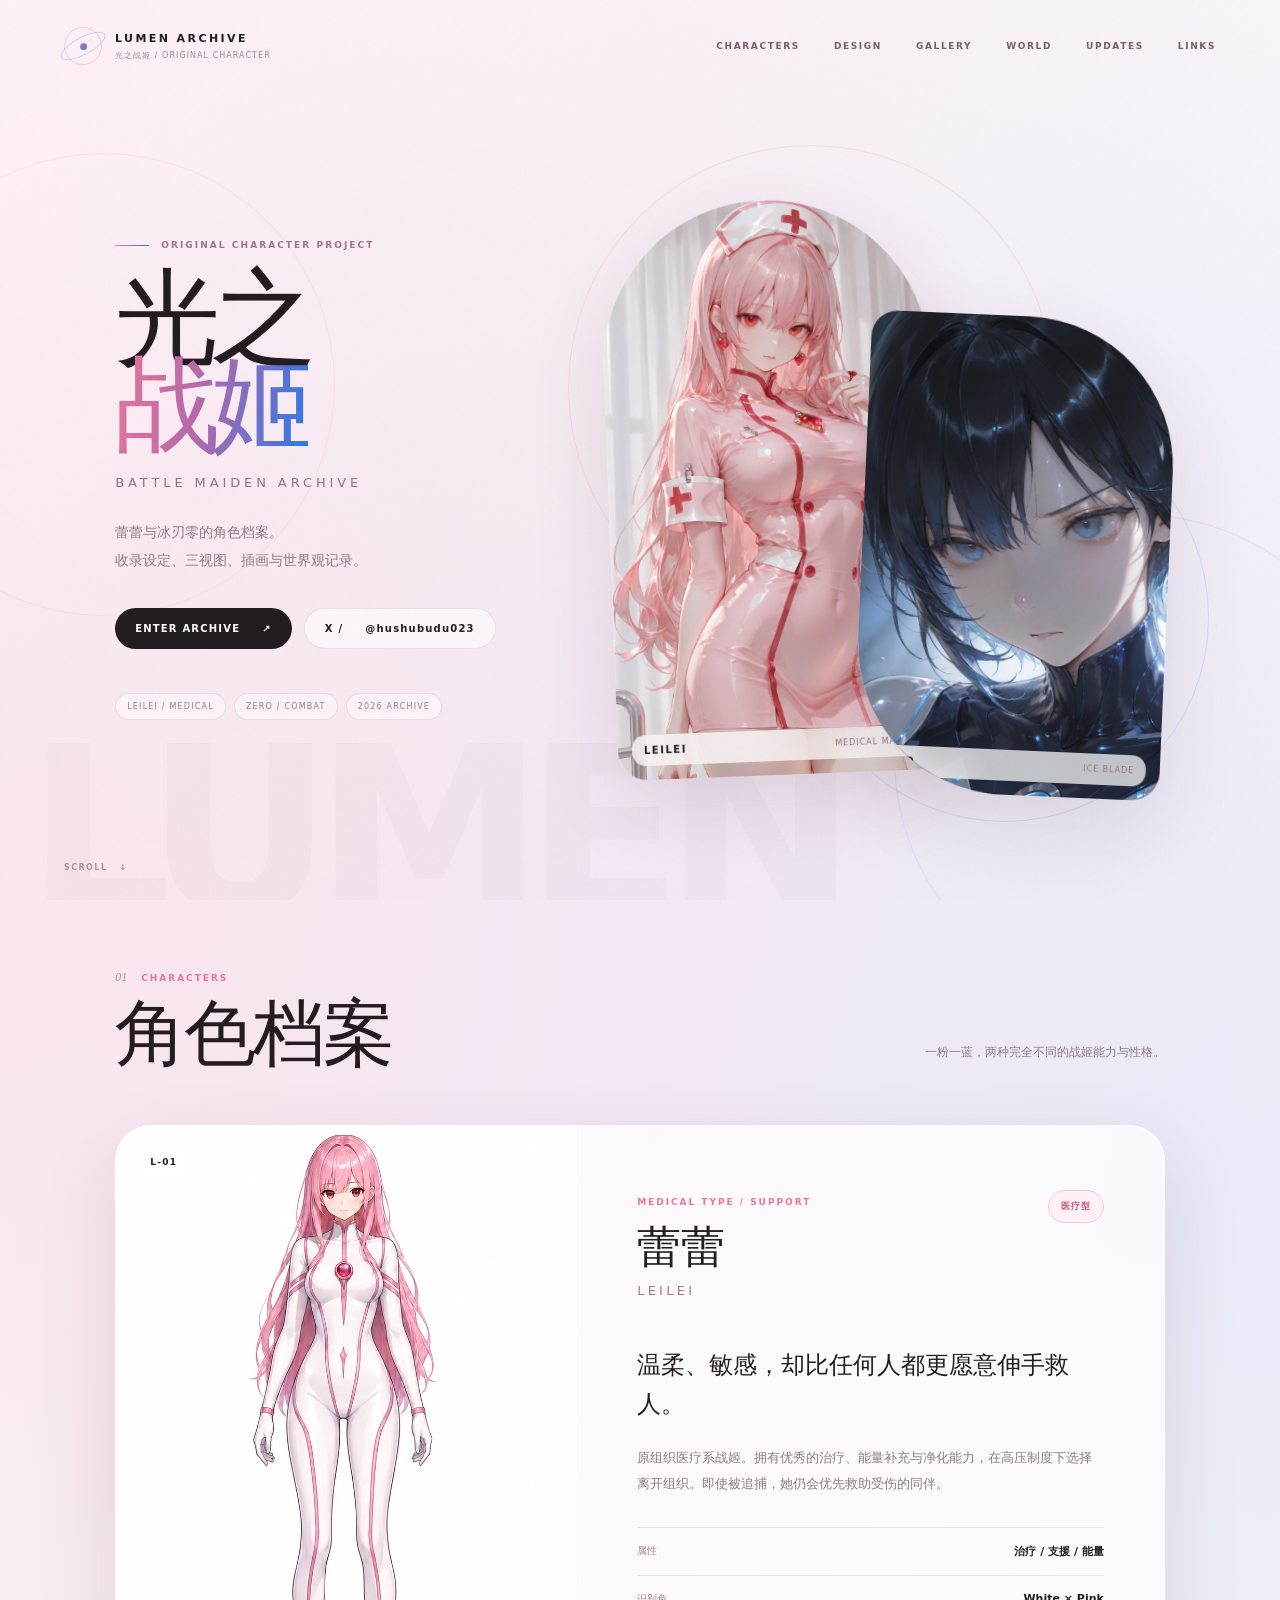
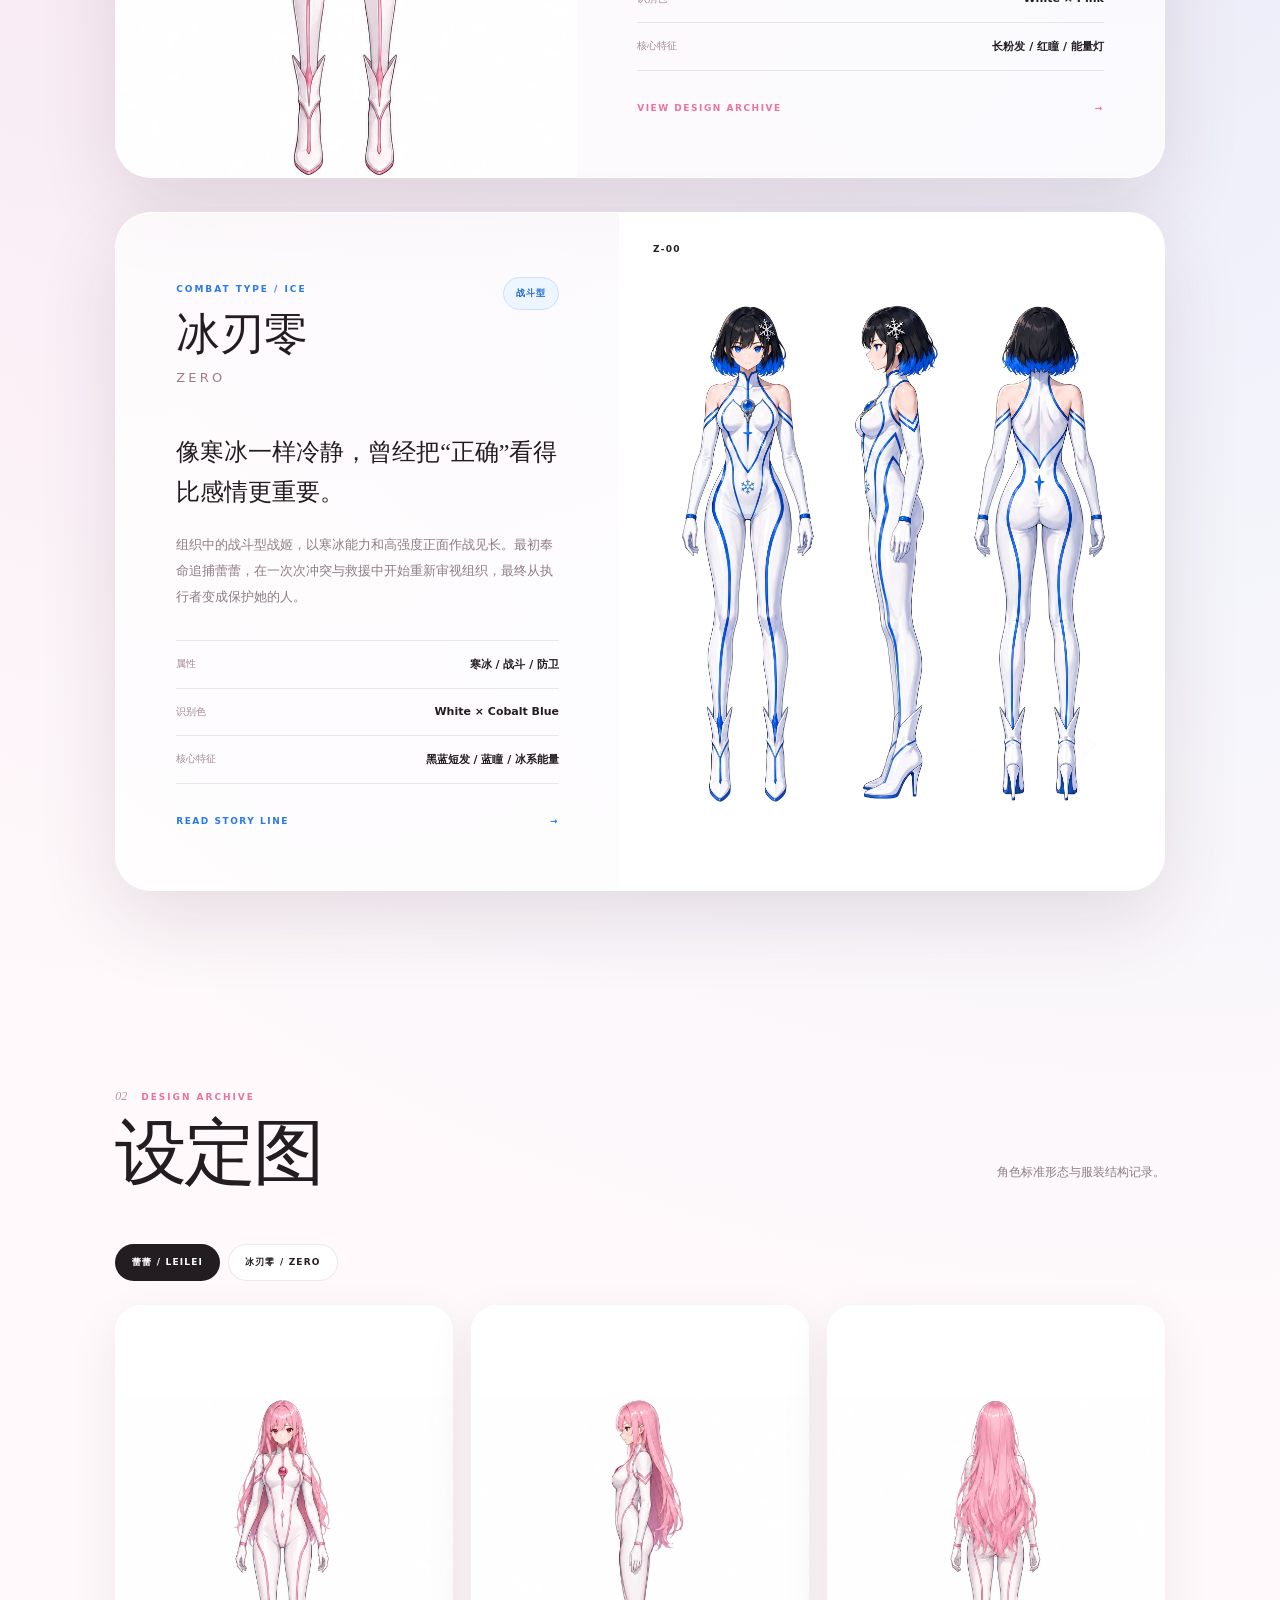
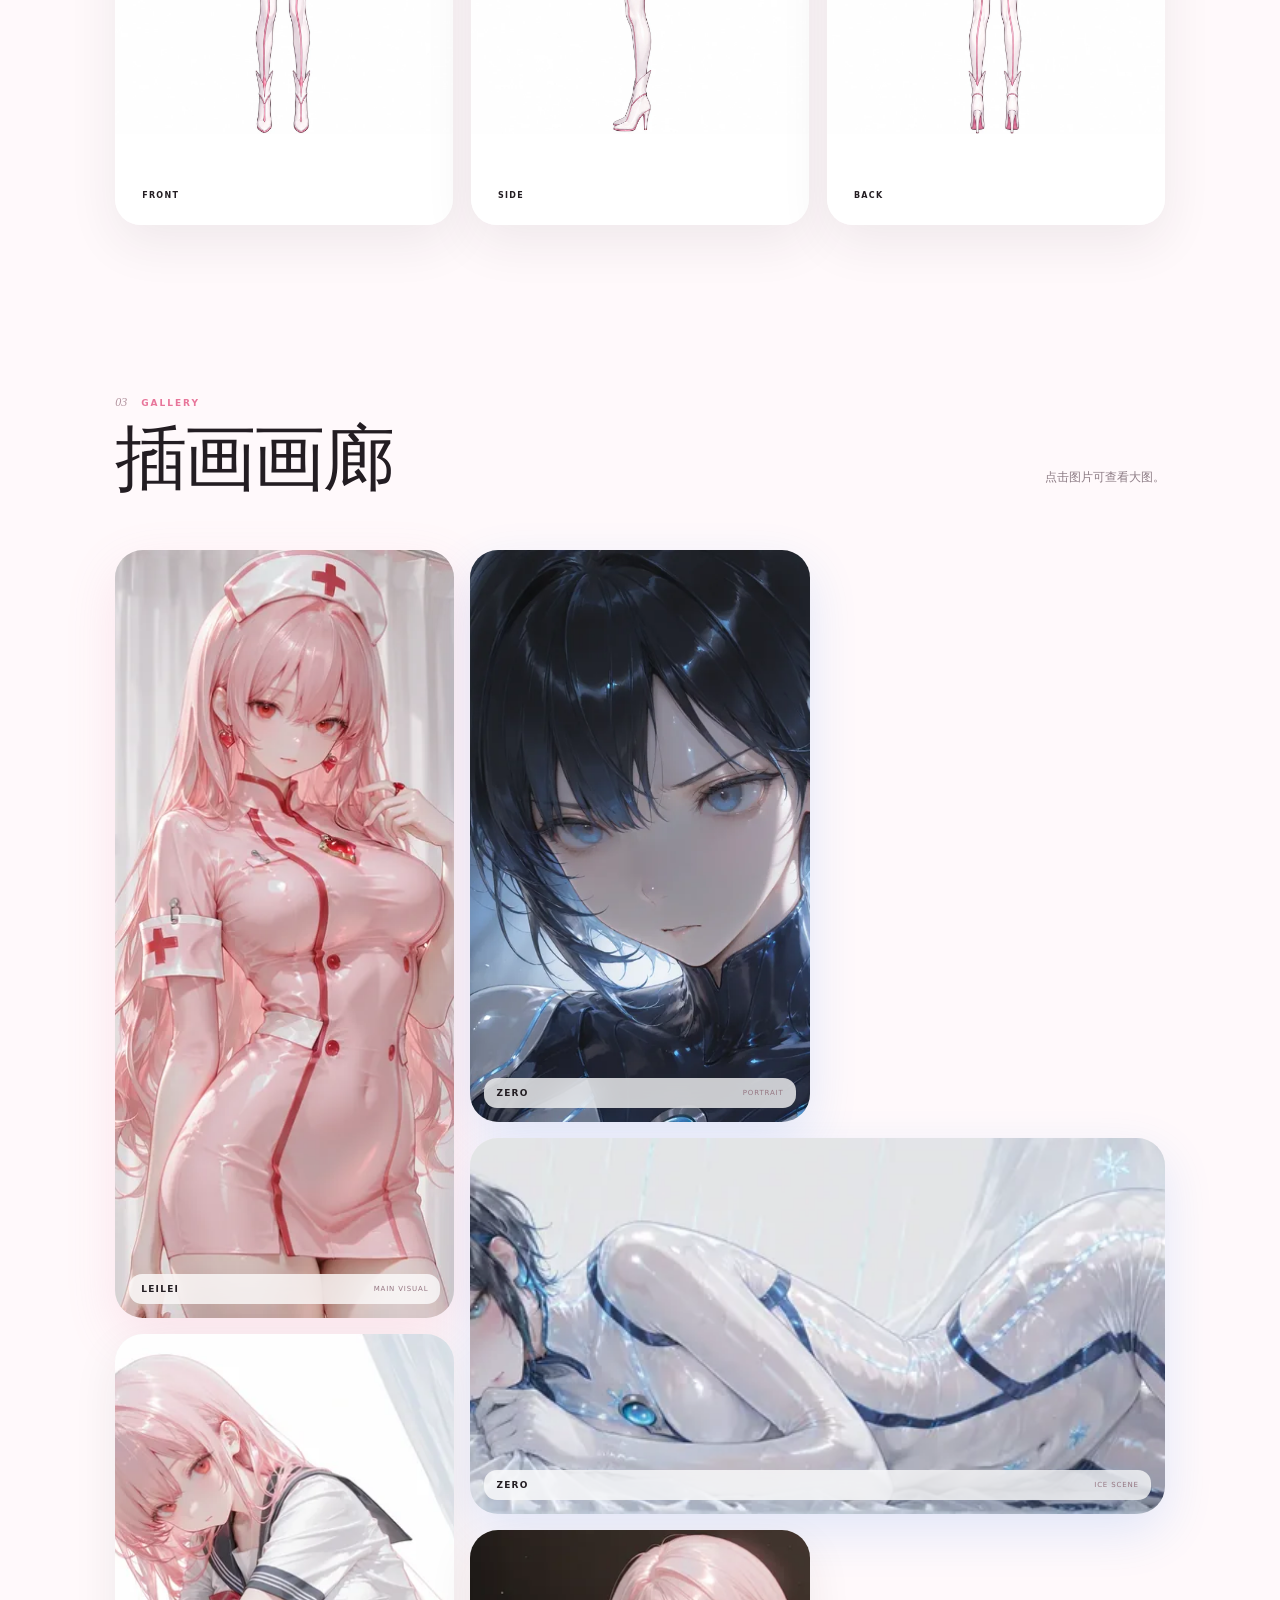
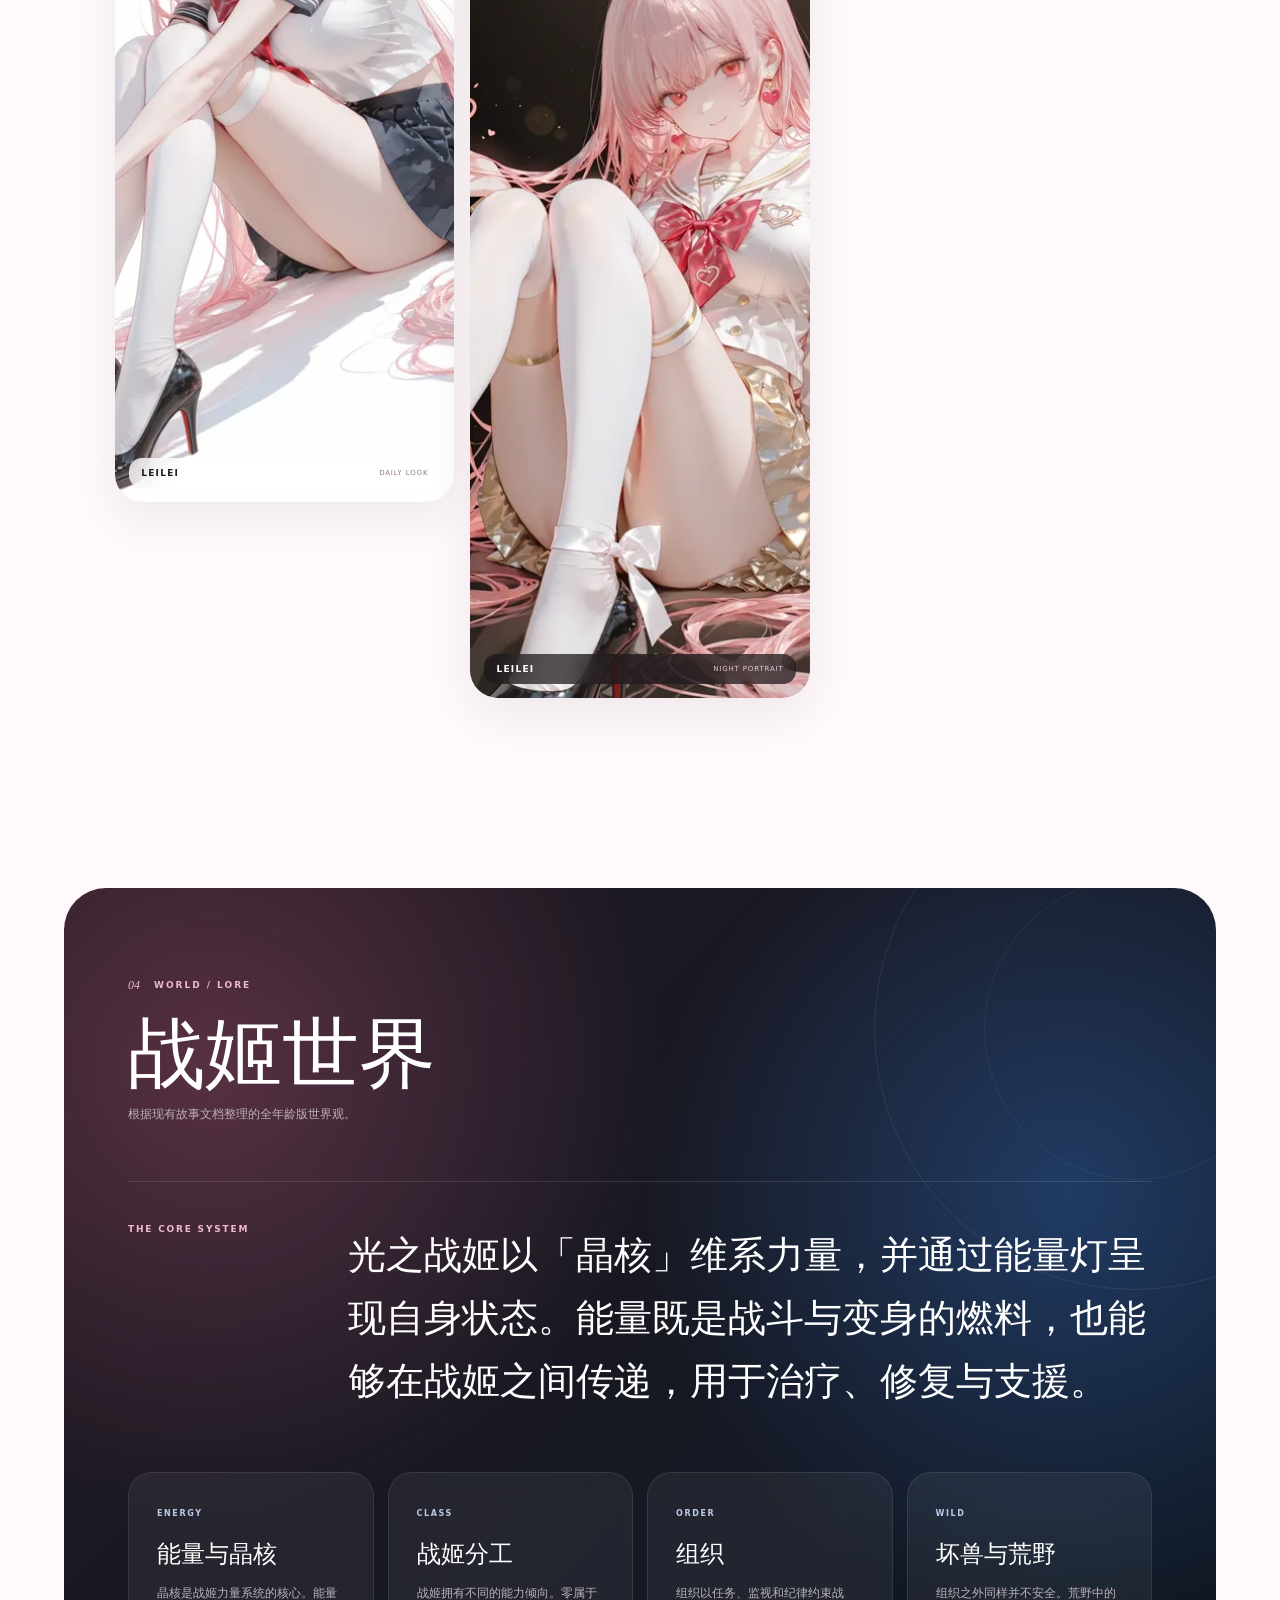
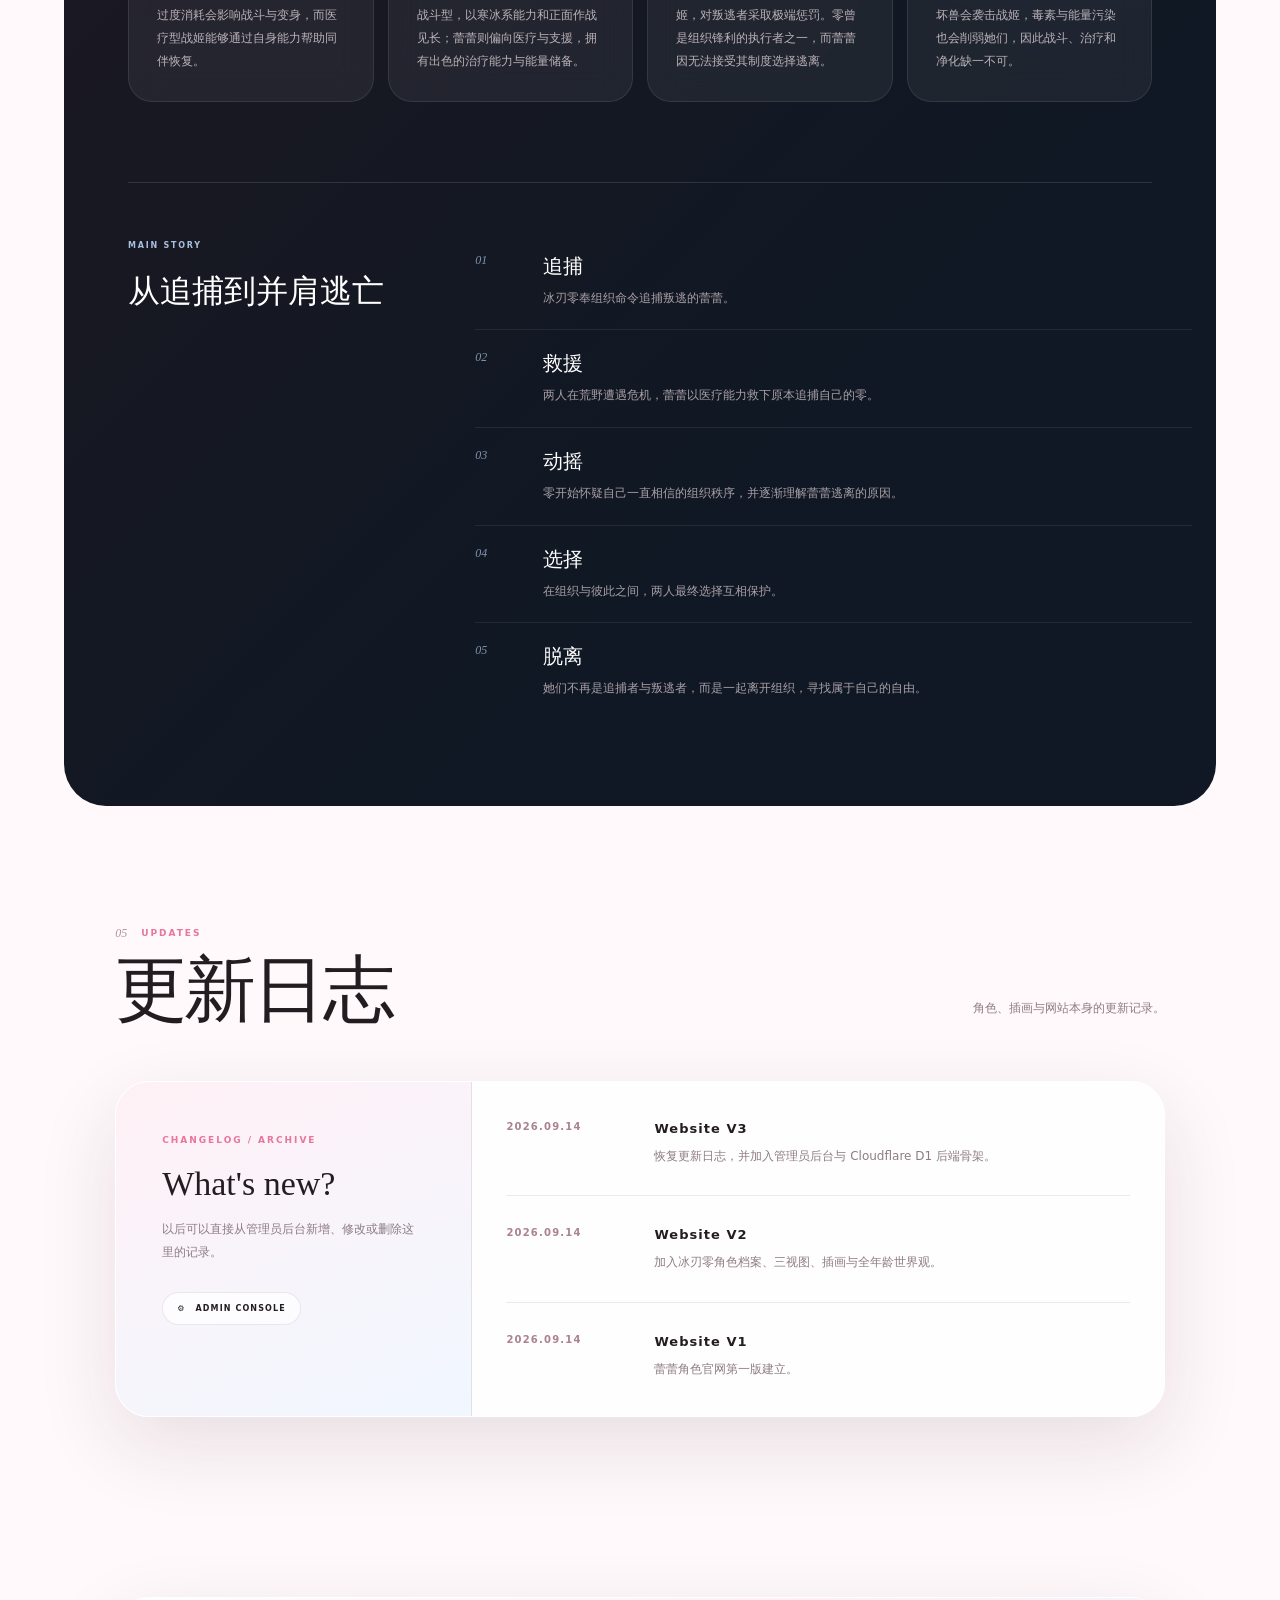
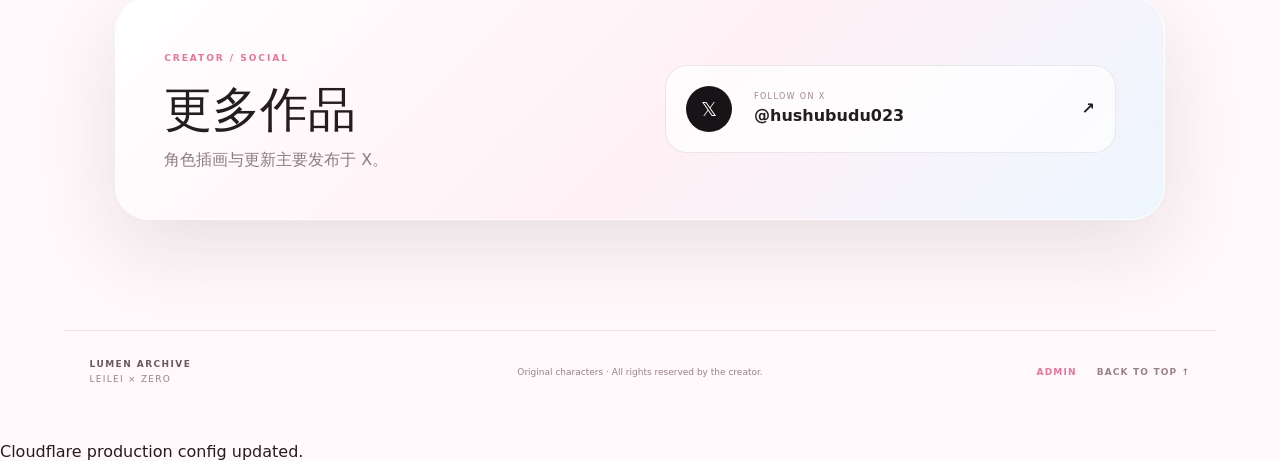
==== commit e1d58fe0: "Update index.html" ====
--- a/index.html
+++ b/index.html
@@ -311,3 +311,4 @@
   <script src="main.js"></script>
 </body>
 </html>
+Cloudflare production config updated.
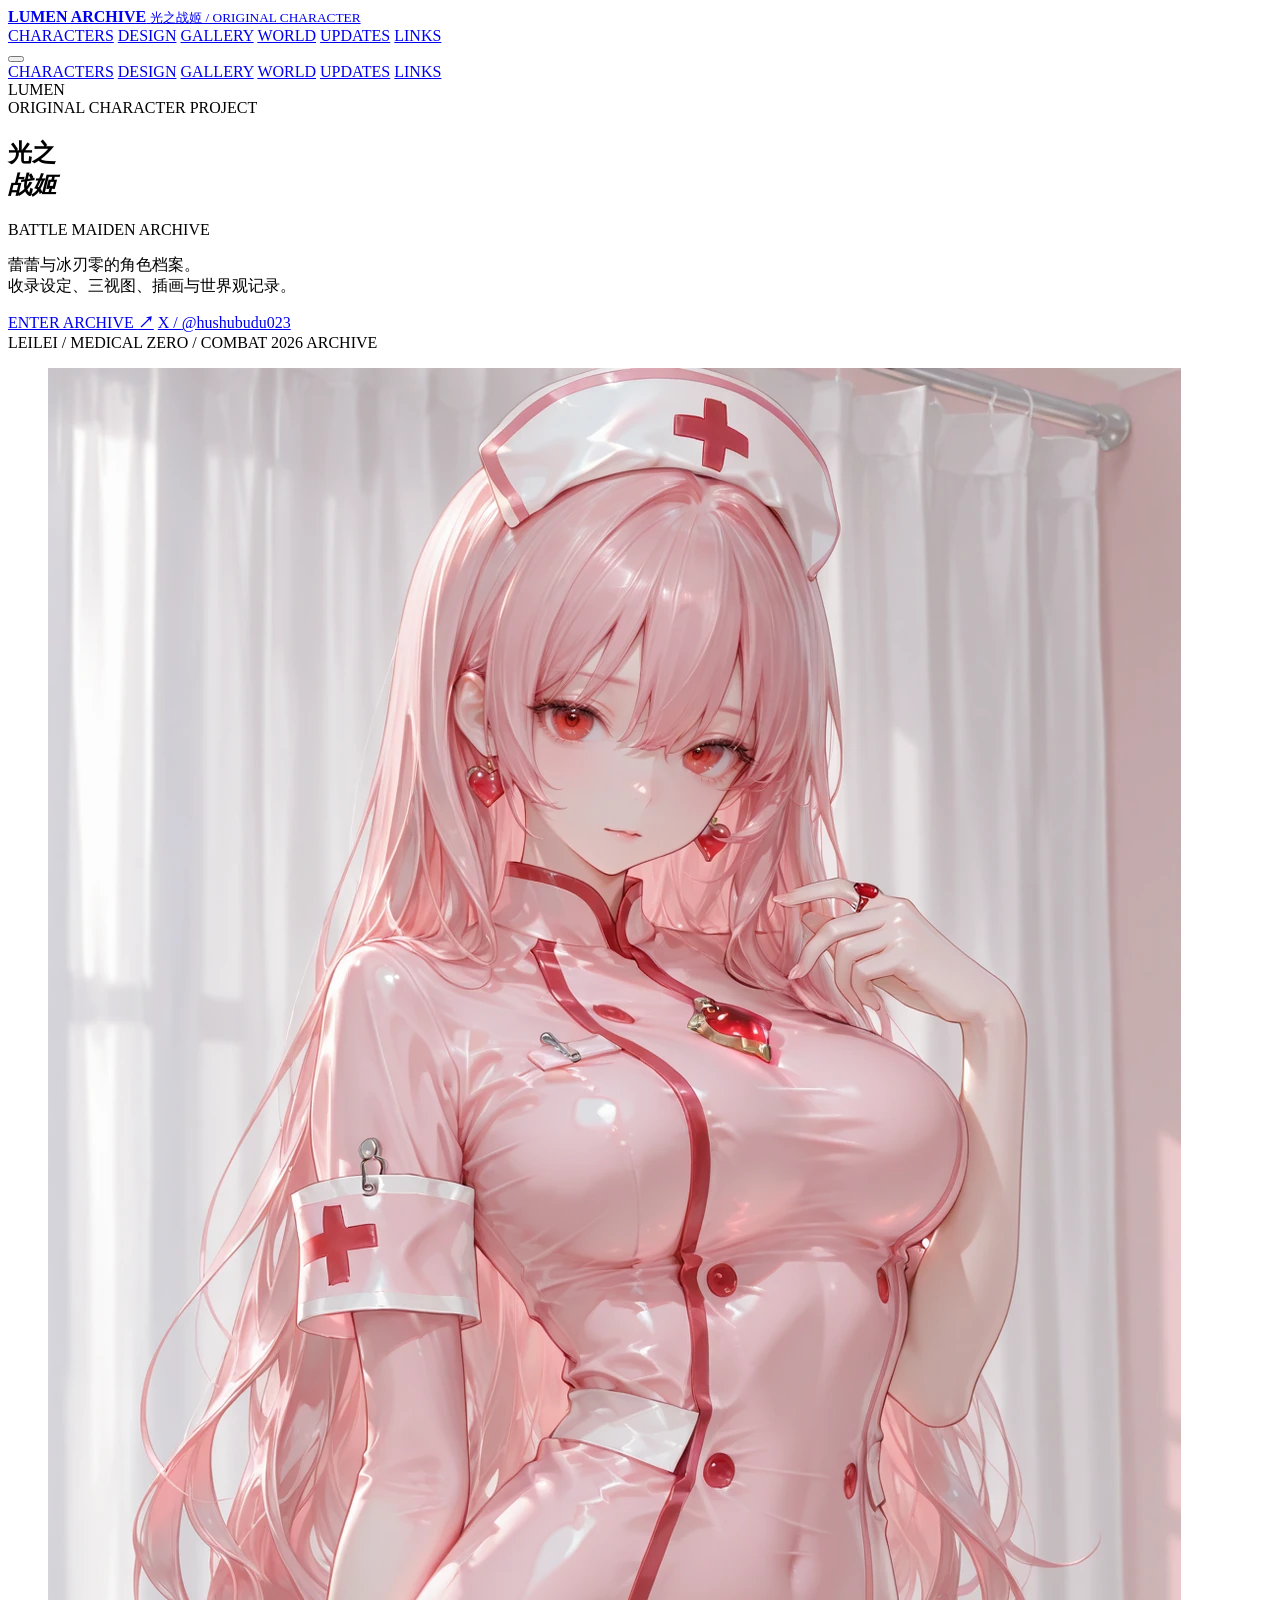
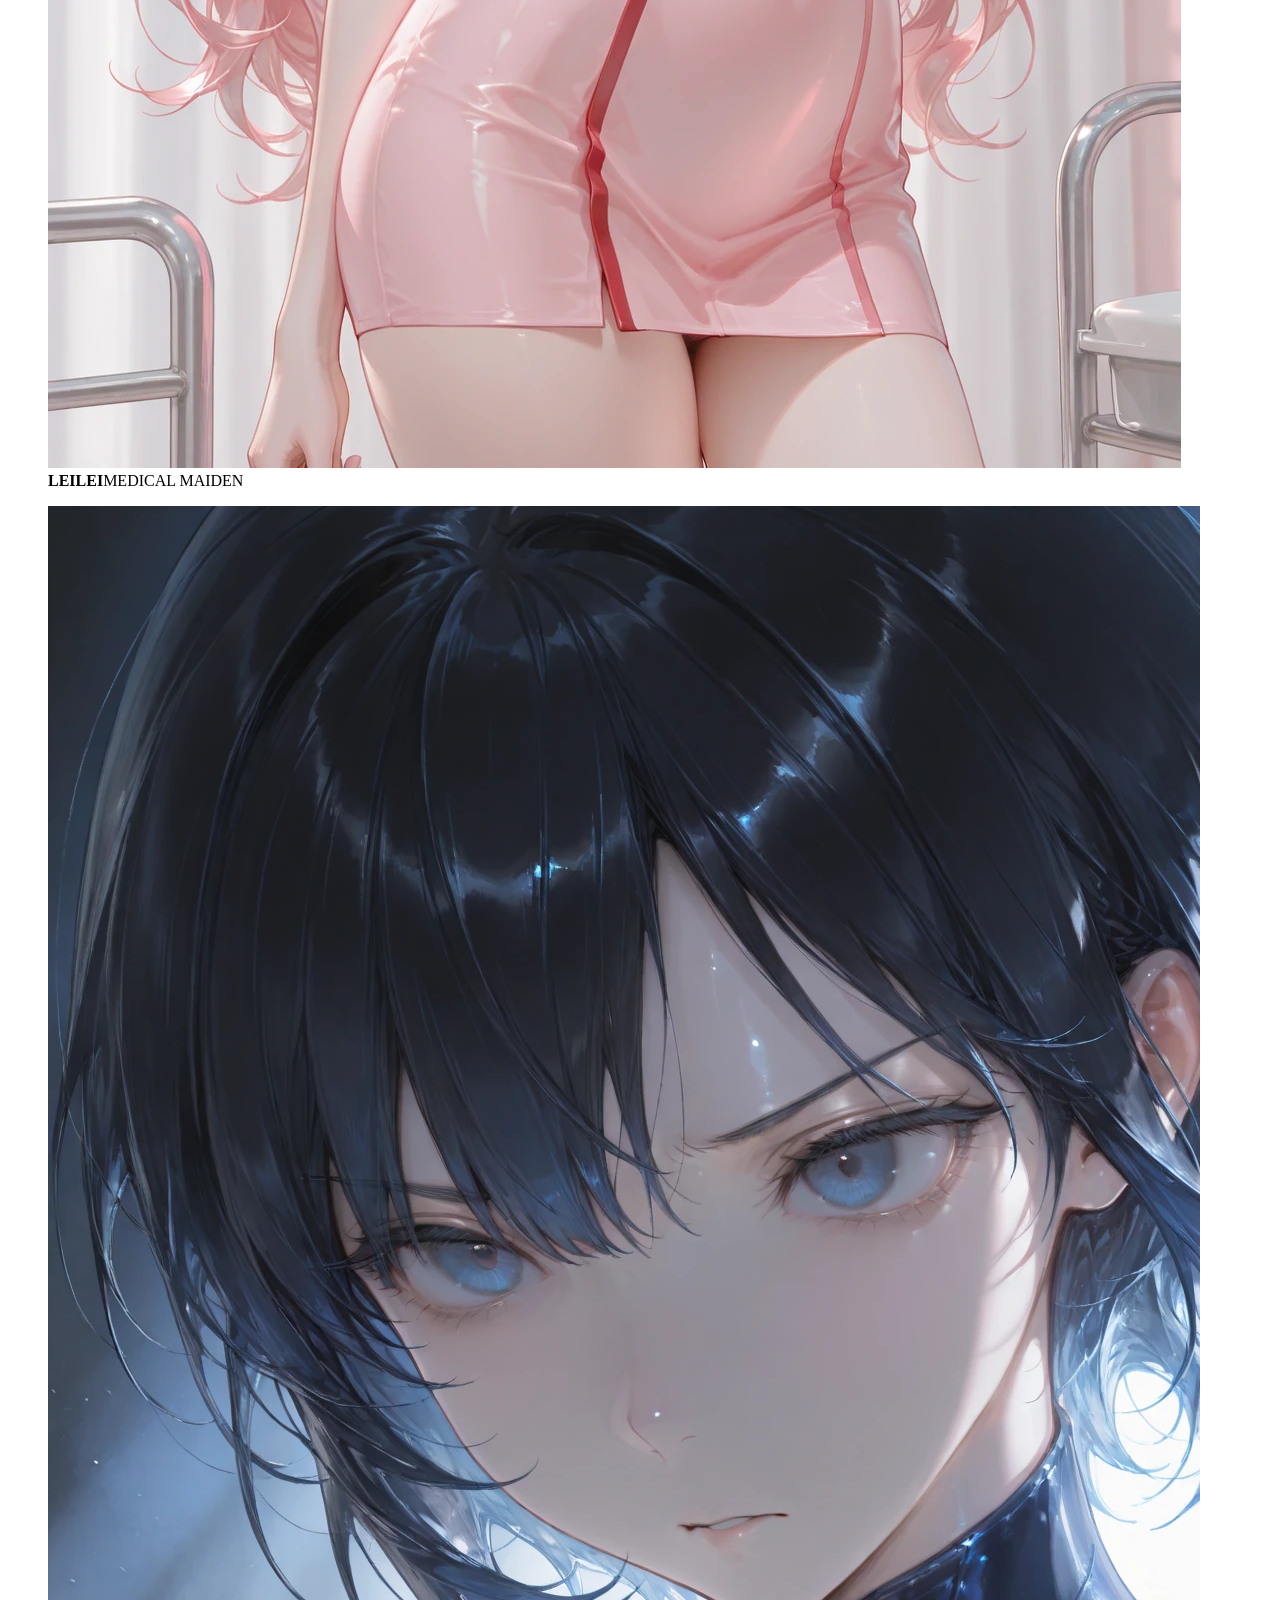
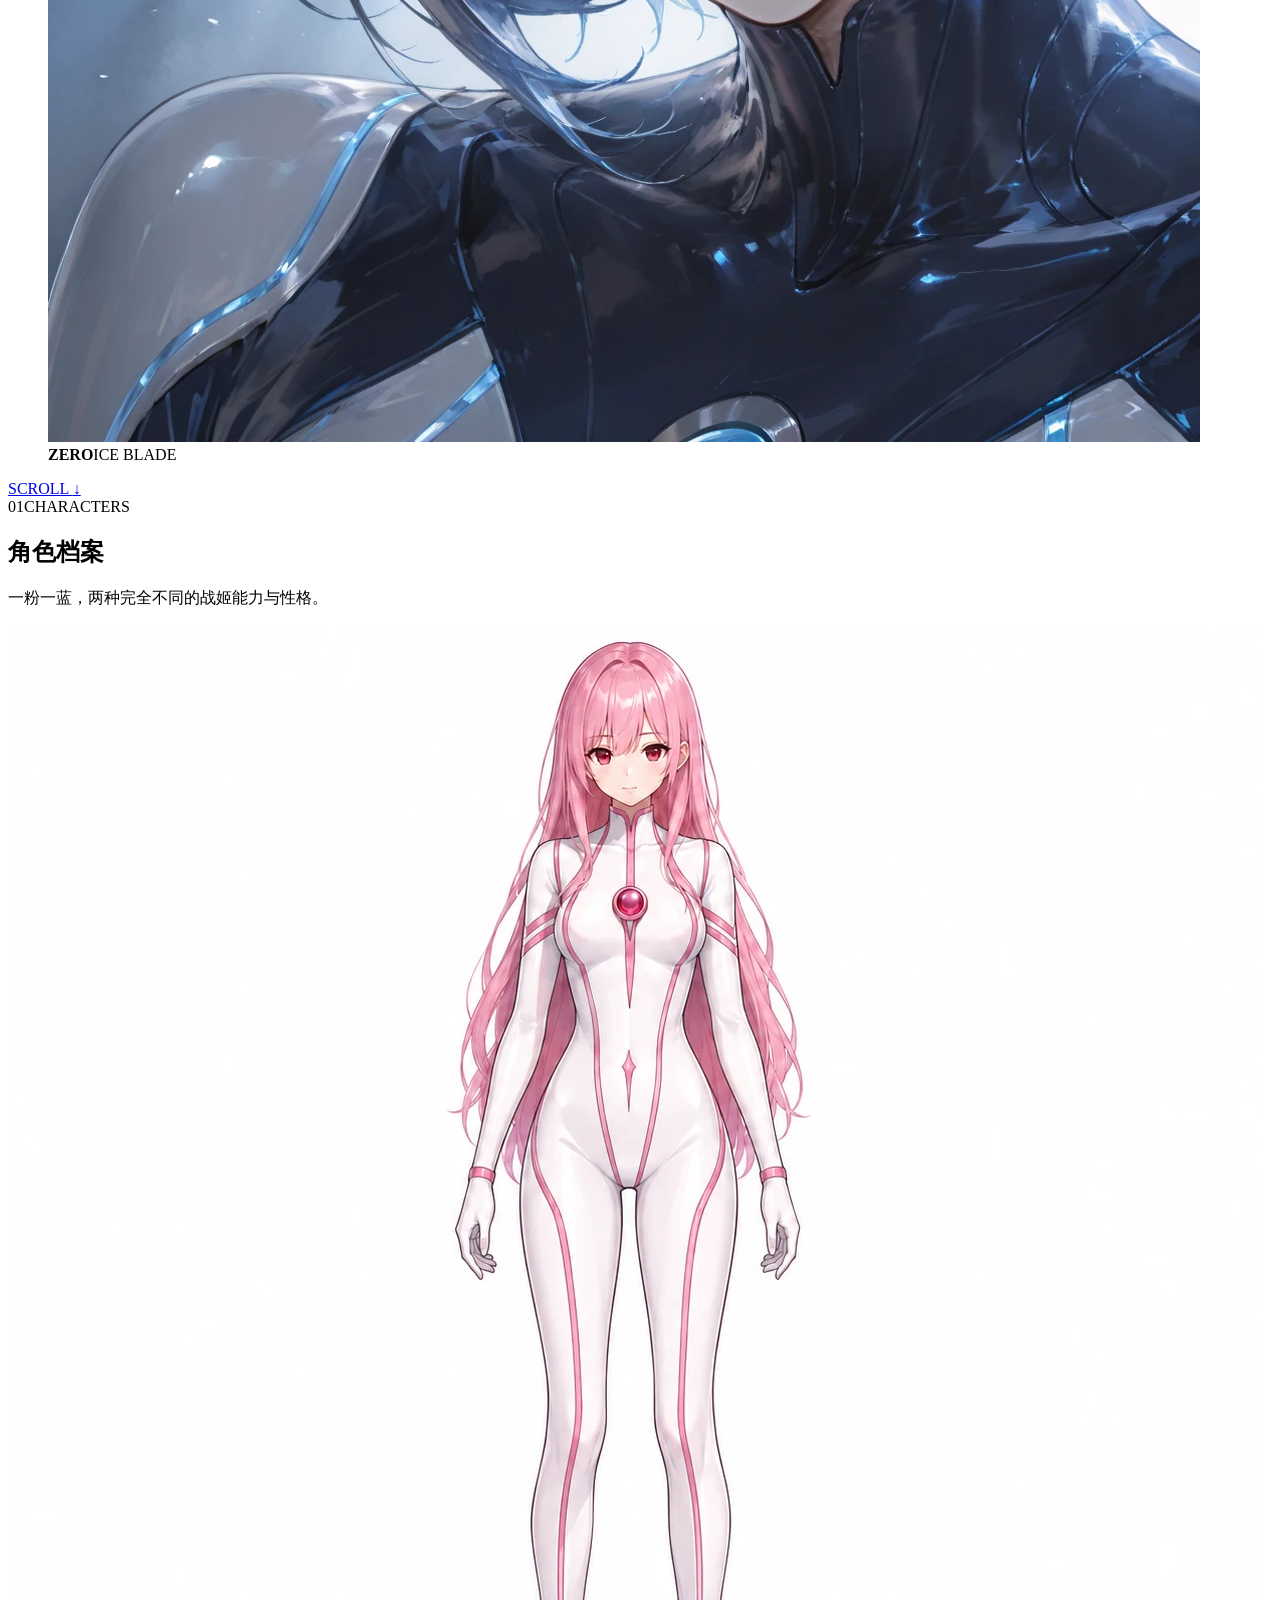
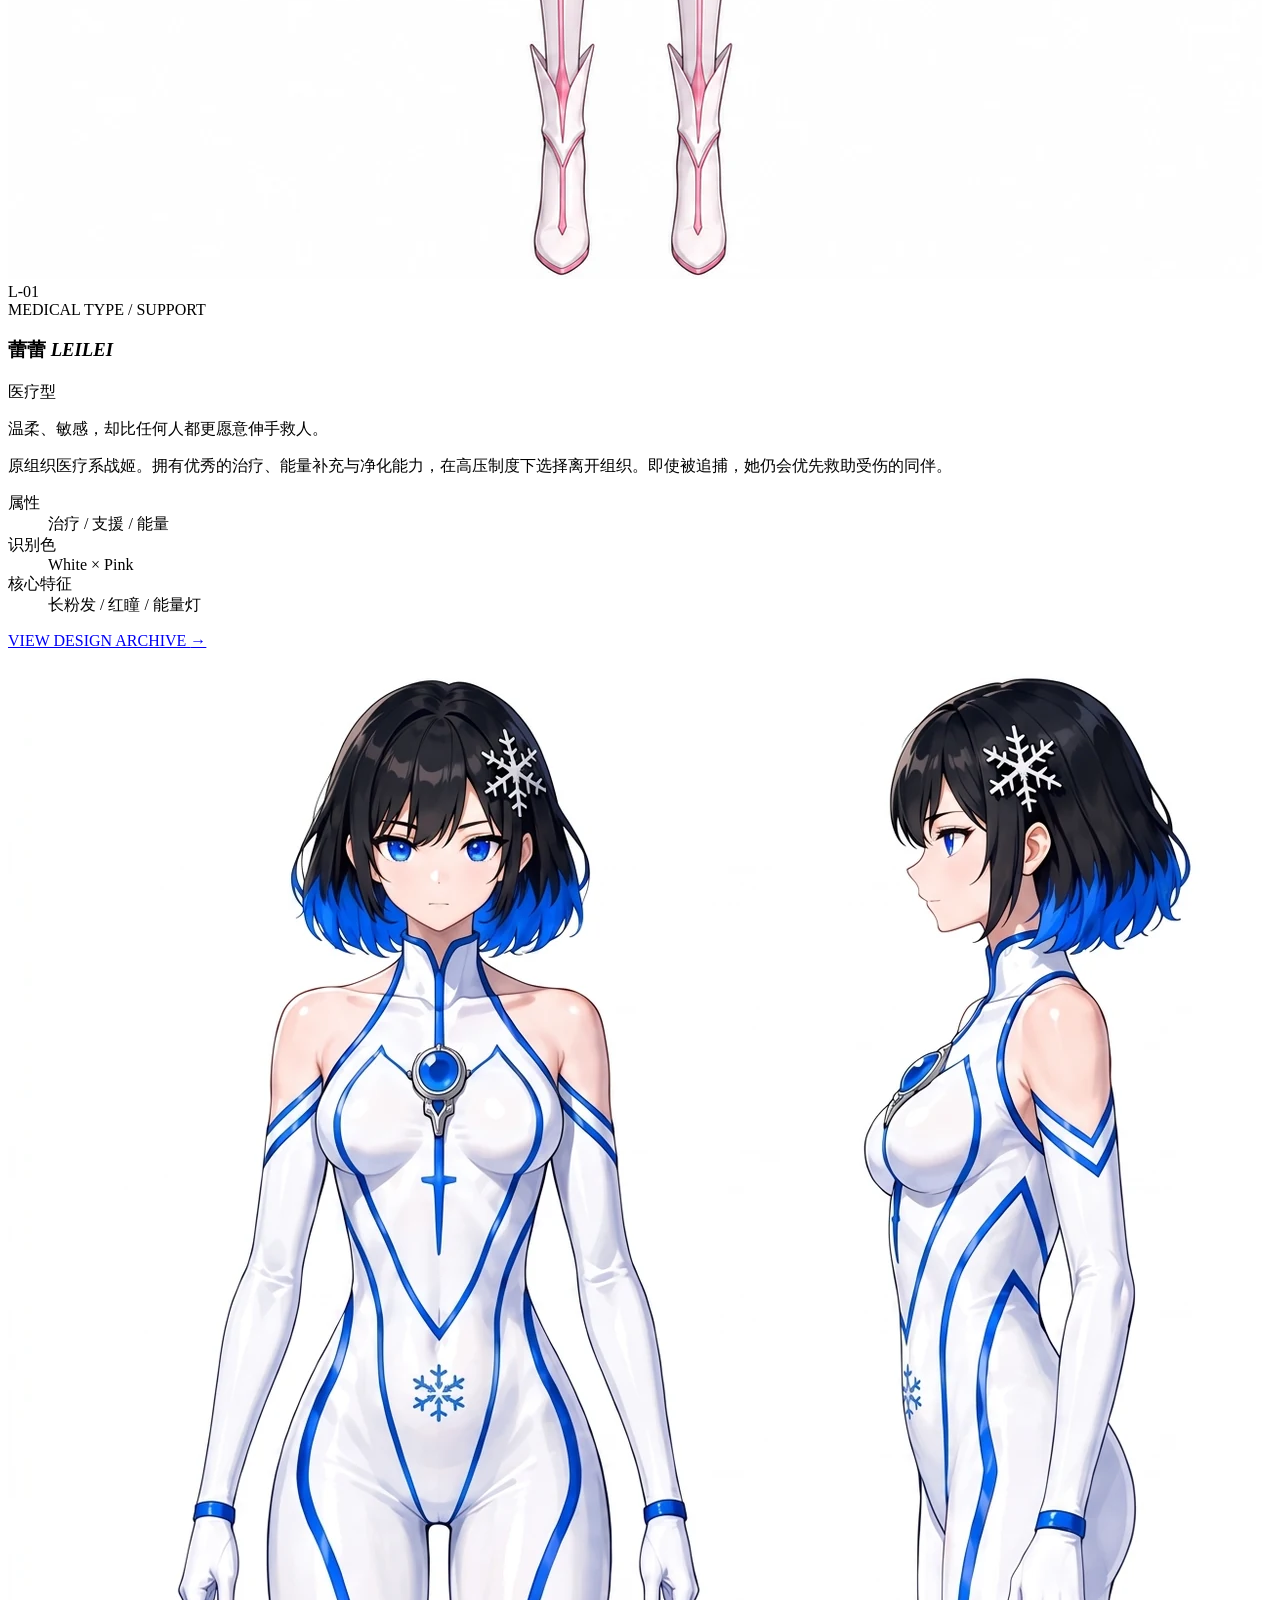
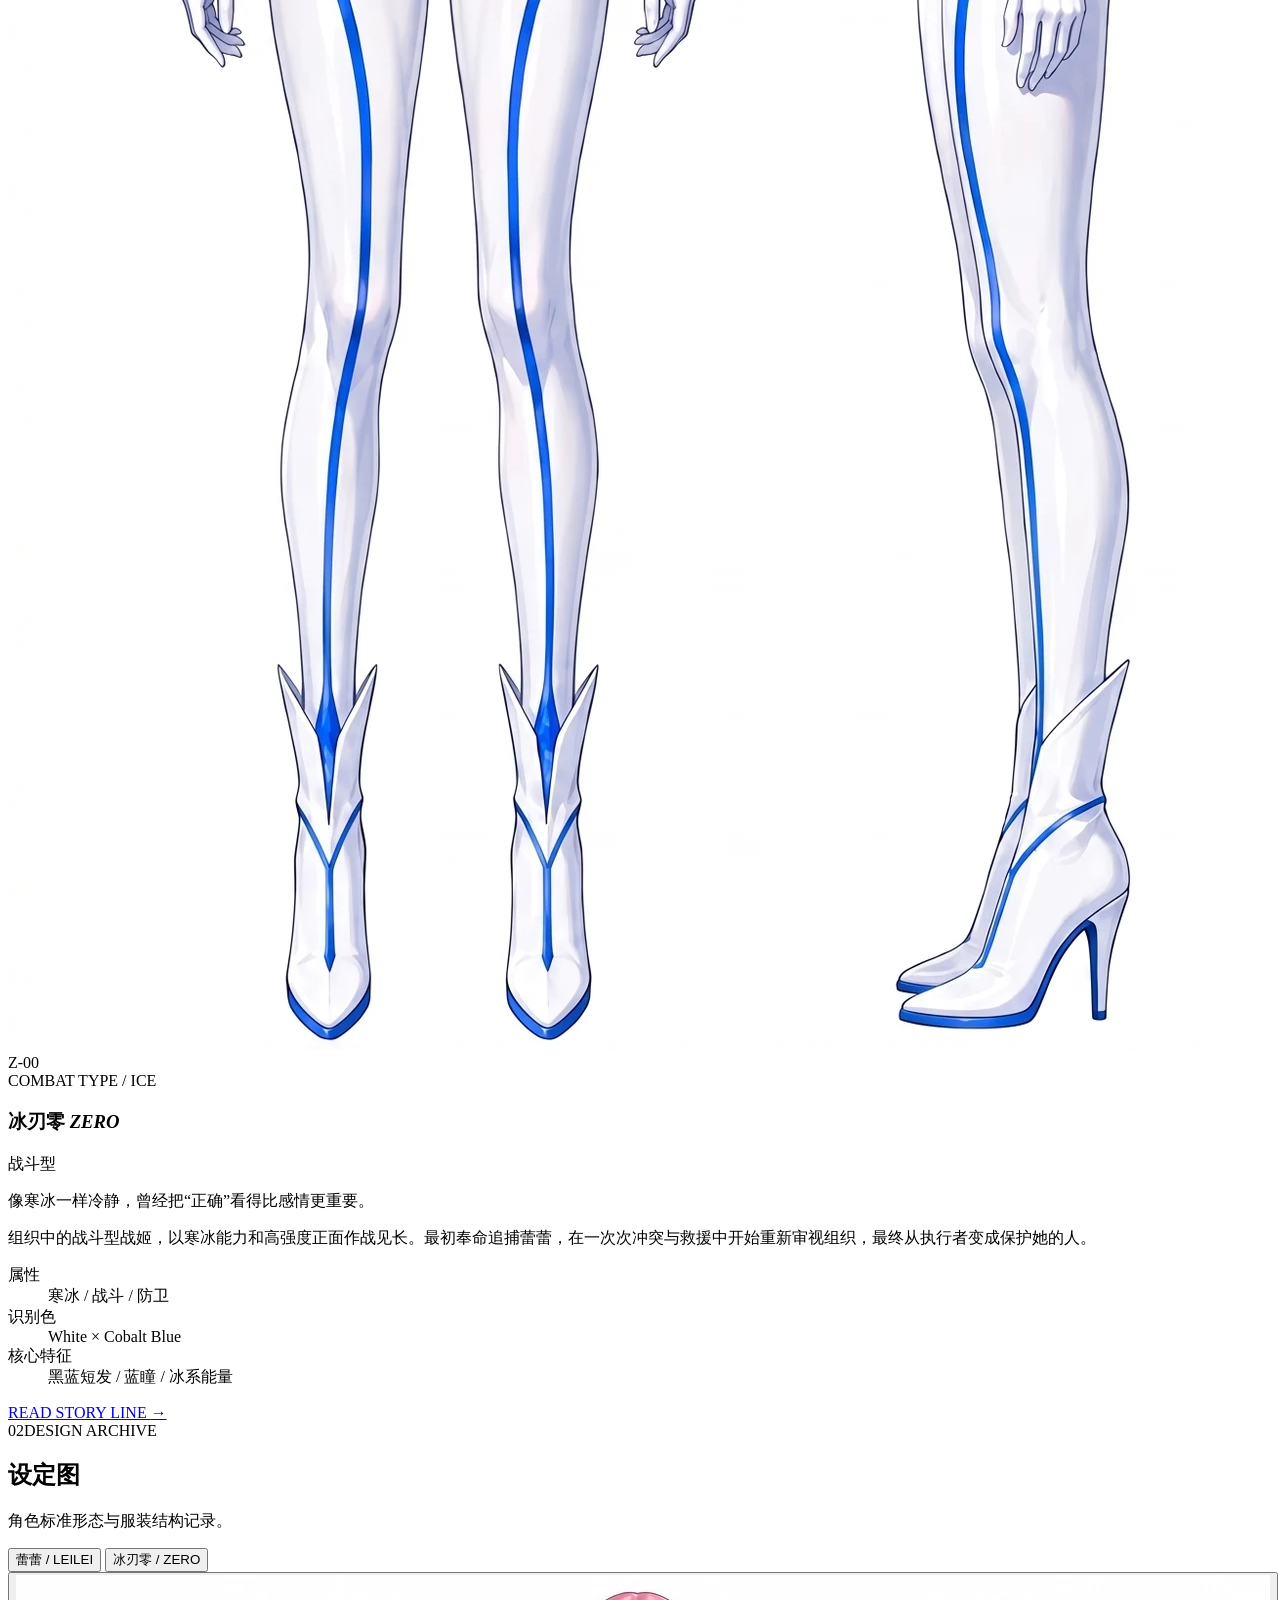
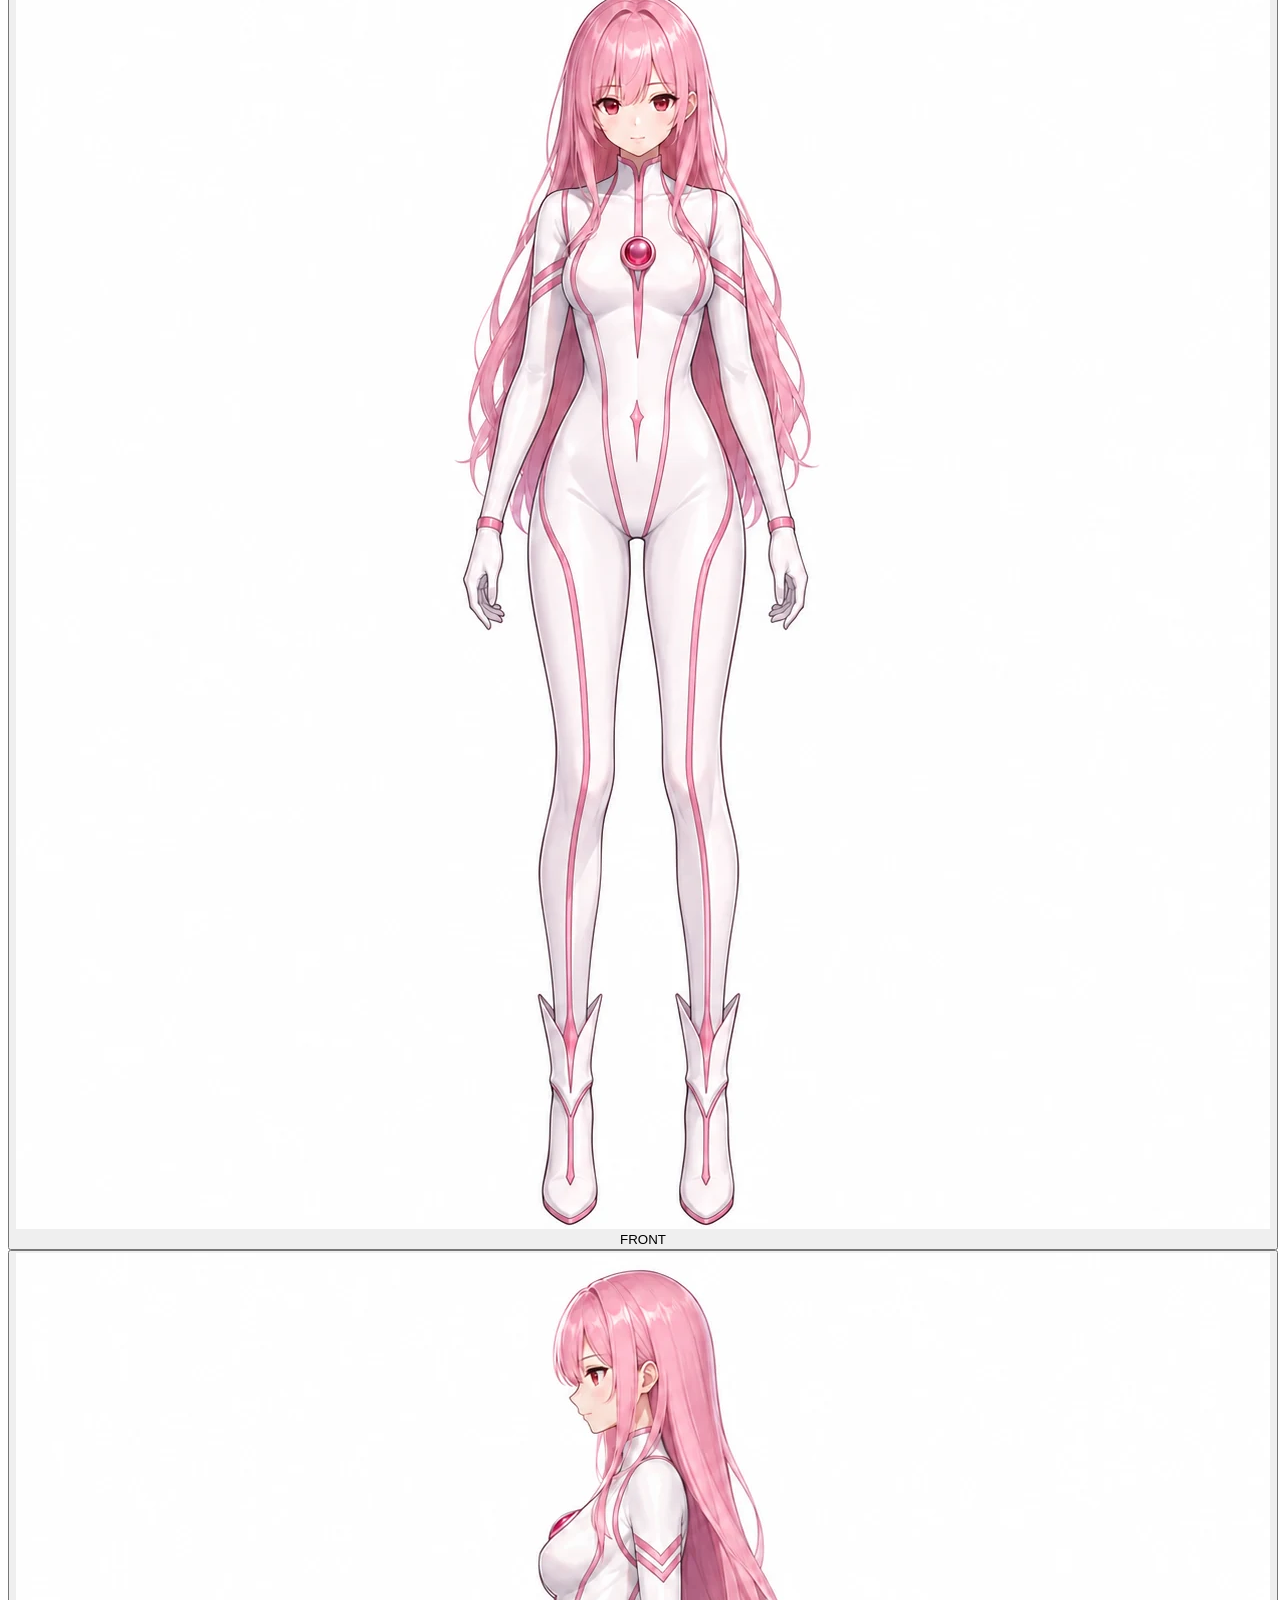
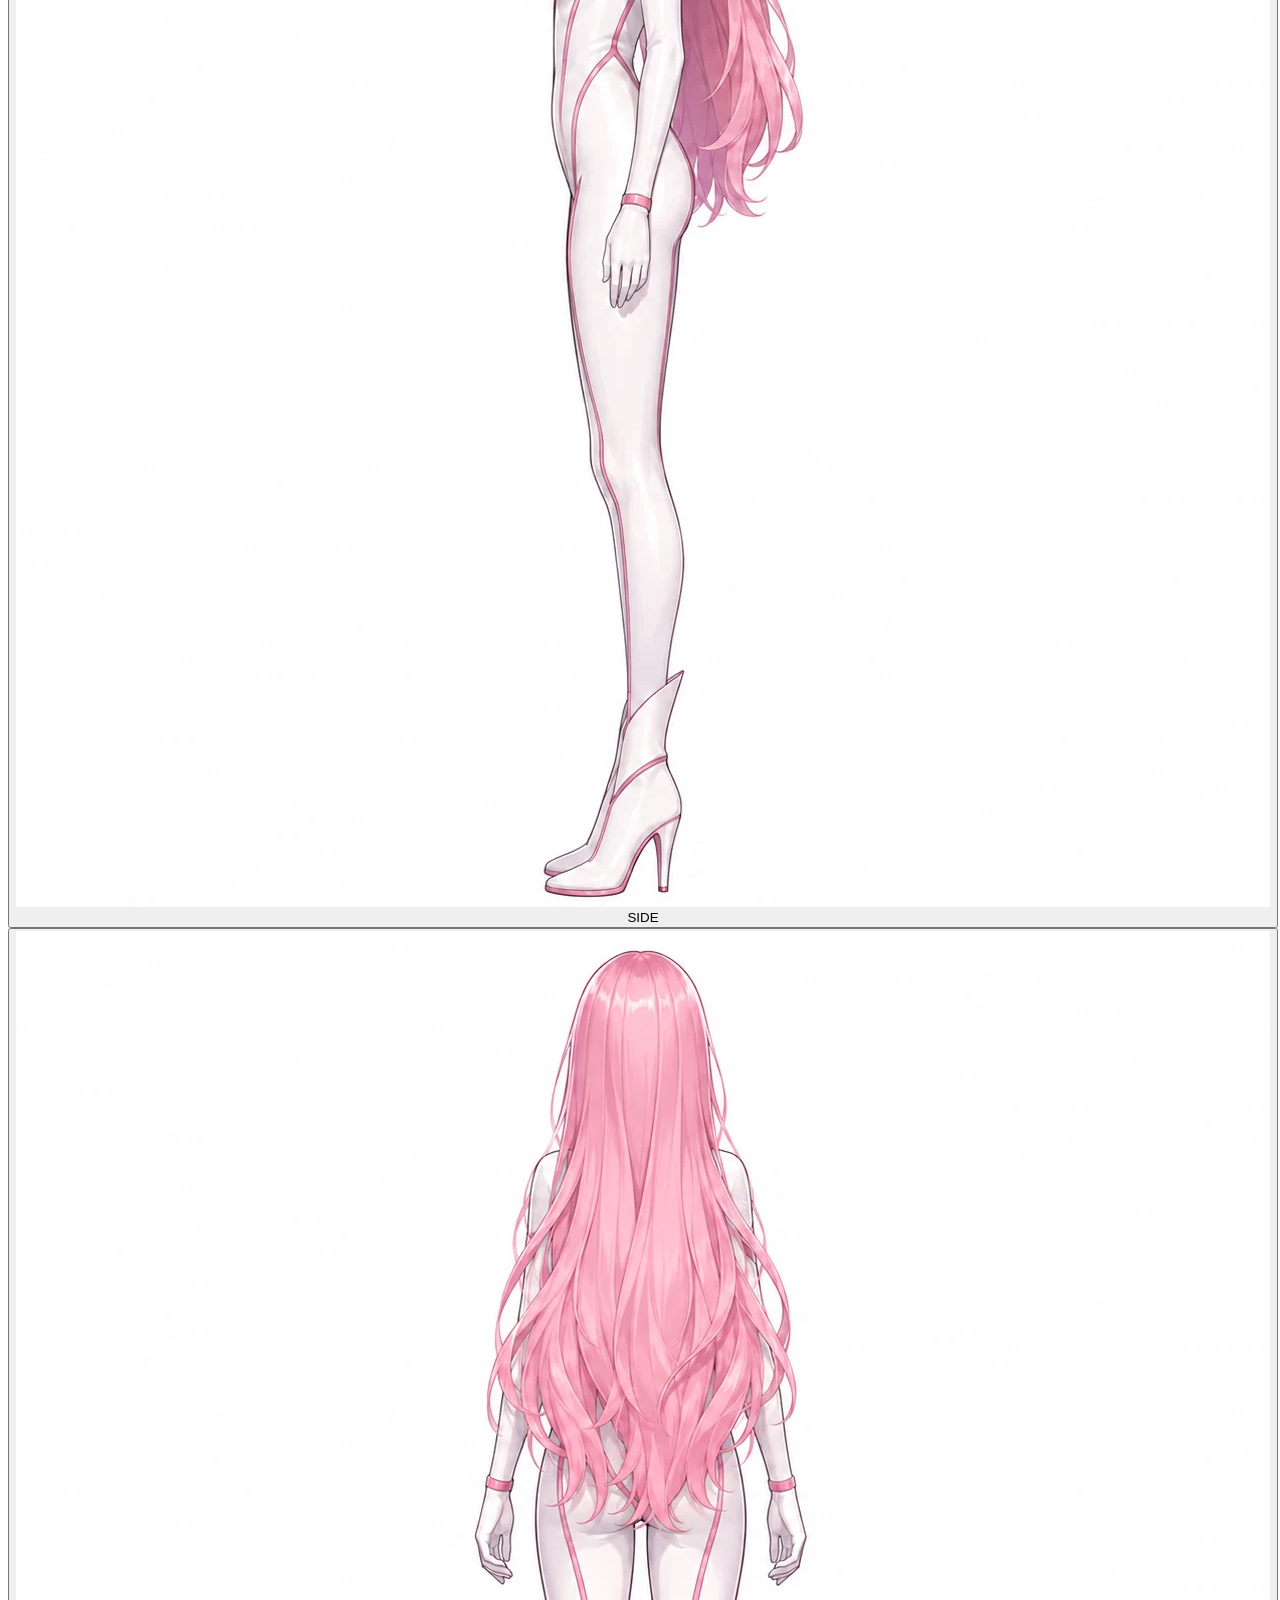
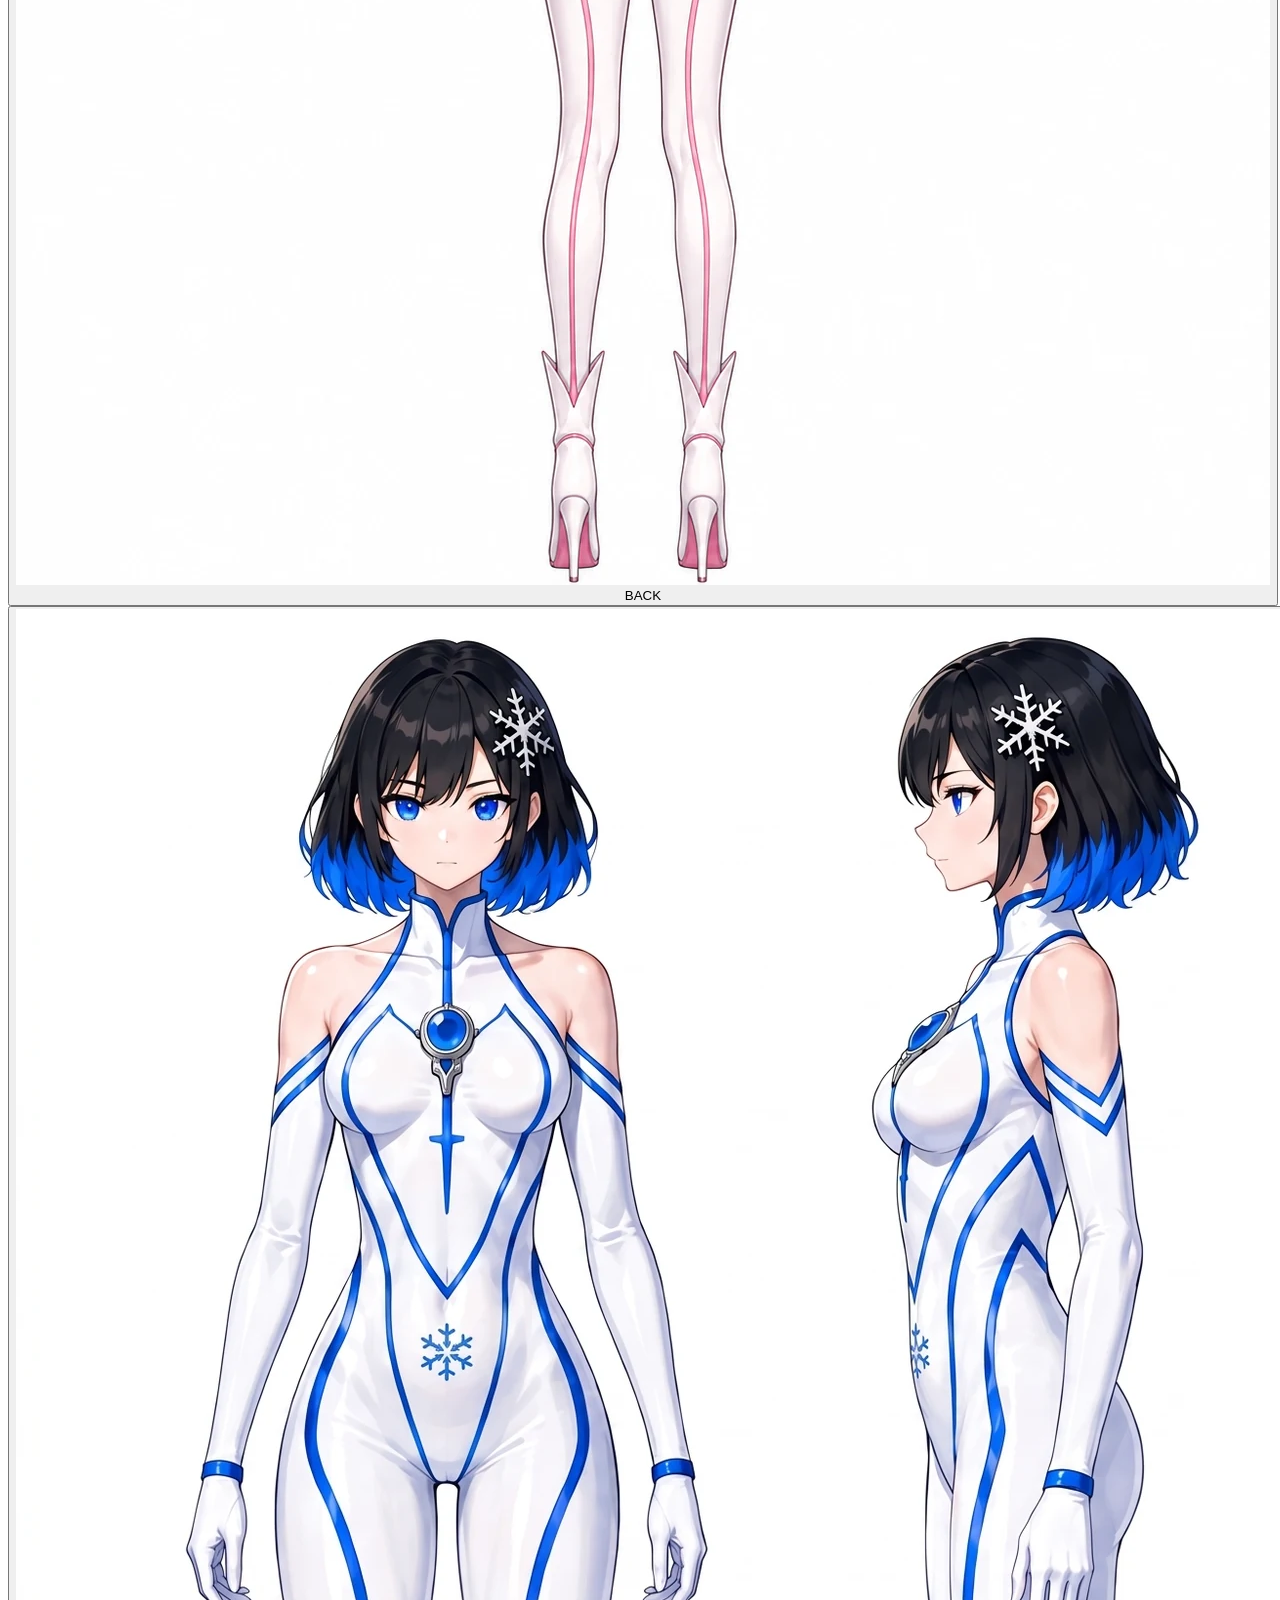
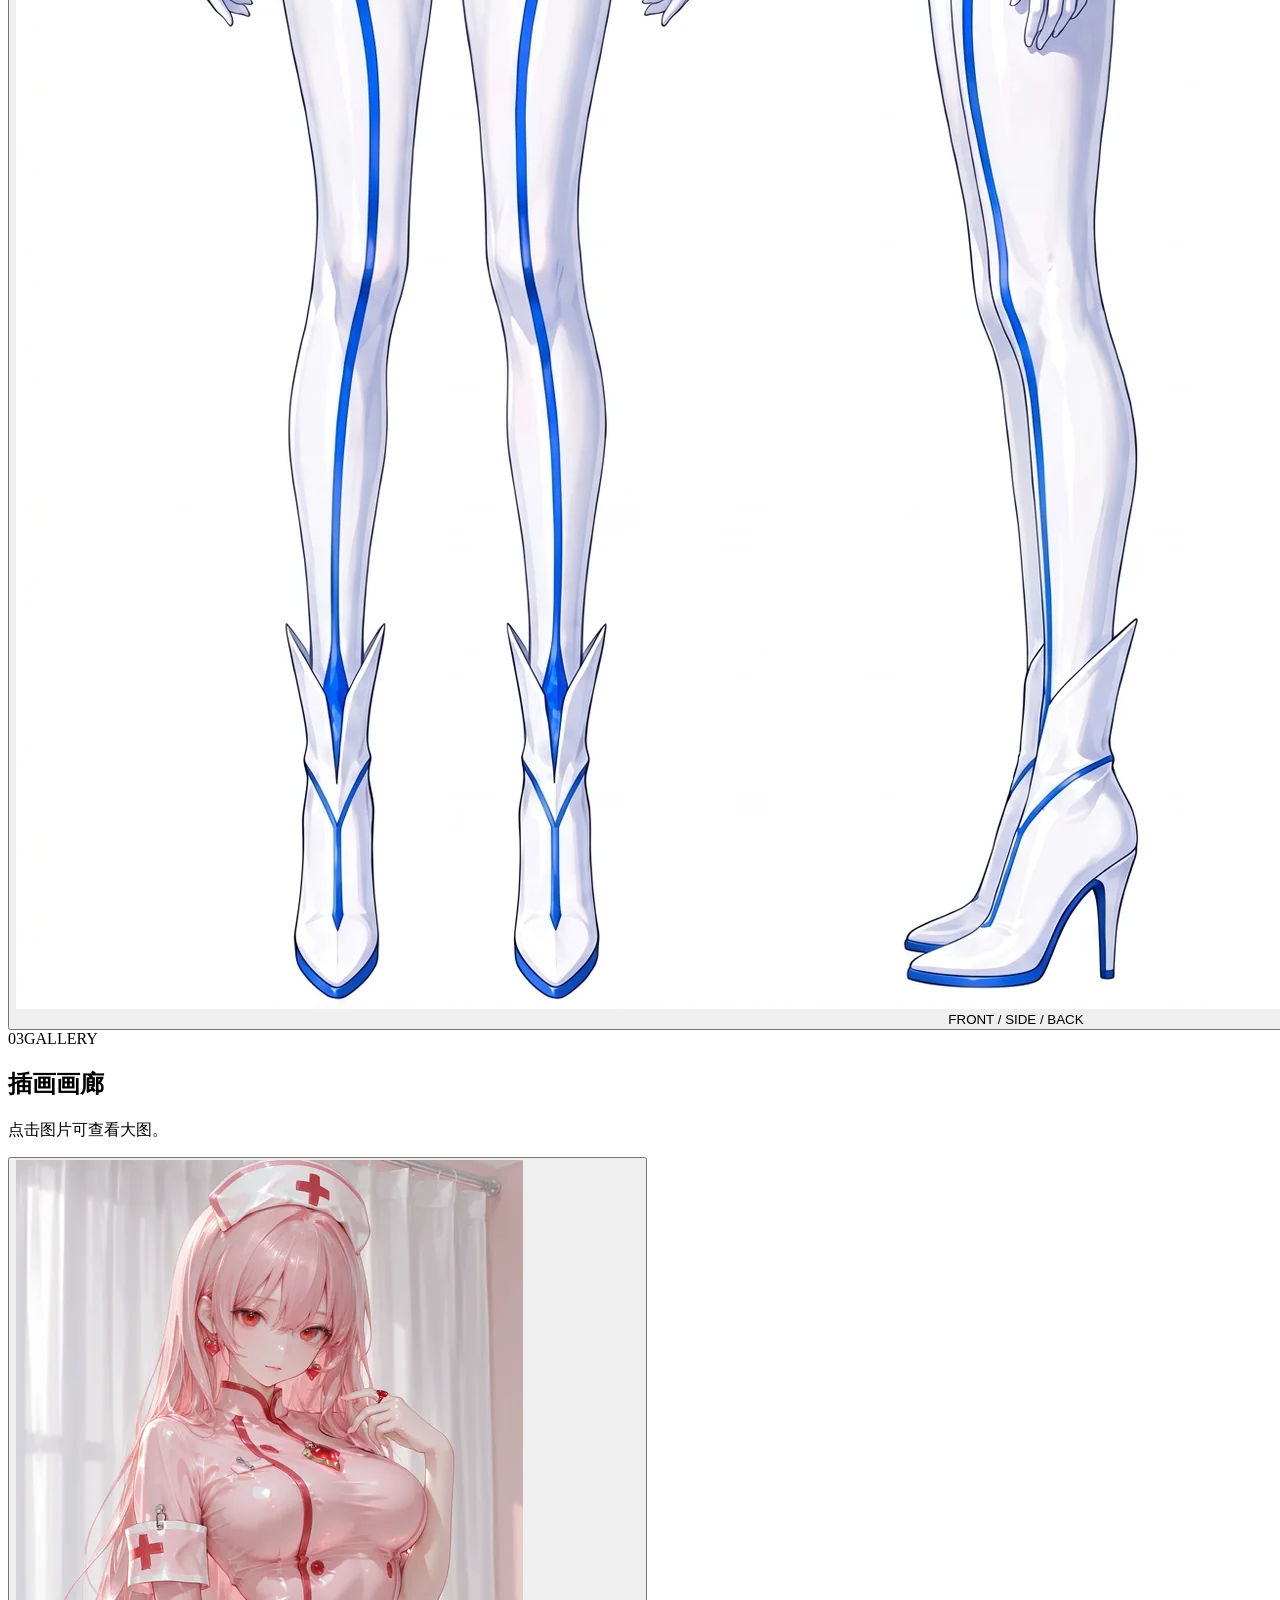
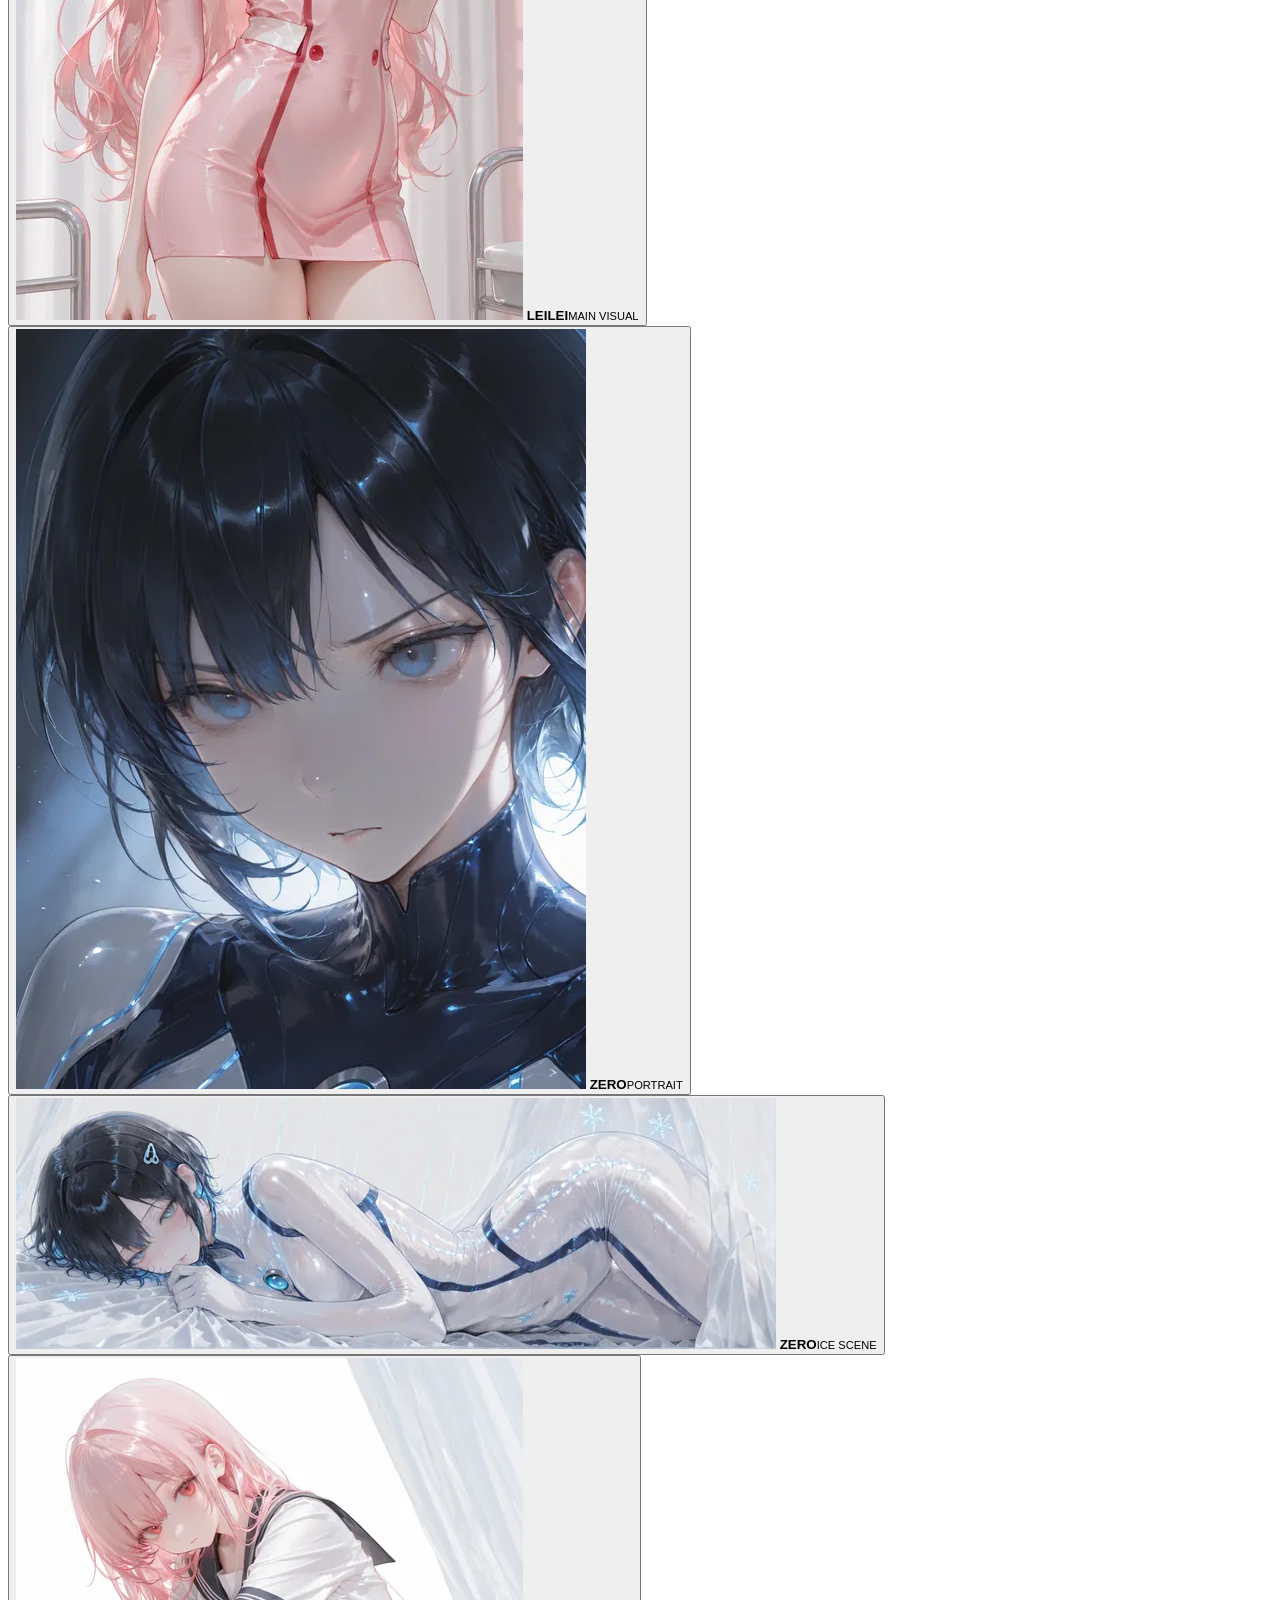
==== commit 78a5a2df: "Add site favicon" ====
--- a/index.html
+++ b/index.html
@@ -8,7 +8,12 @@
   <meta property="og:title" content="光之战姬 · Character Archive" />
   <meta property="og:description" content="蕾蕾 / 冰刃零 原创角色档案" />
   <title>光之战姬 · Character Archive</title>
-  <link rel="stylesheet" href="style.css" />
+<link rel="icon" href="/favicon.ico?v=3" sizes="any">
+<link rel="icon" type="image/png" sizes="32x32" href="/favicon-32x32.png?v=3">
+<link rel="icon" type="image/png" sizes="16x16" href="/favicon-16x16.png?v=3">
+<link rel="apple-touch-icon" sizes="180x180" href="/apple-touch-icon.png?v=3">
+<link rel="manifest" href="/site.webmanifest?v=3">
+  
 </head>
 <body>
   <div class="grain" aria-hidden="true"></div>
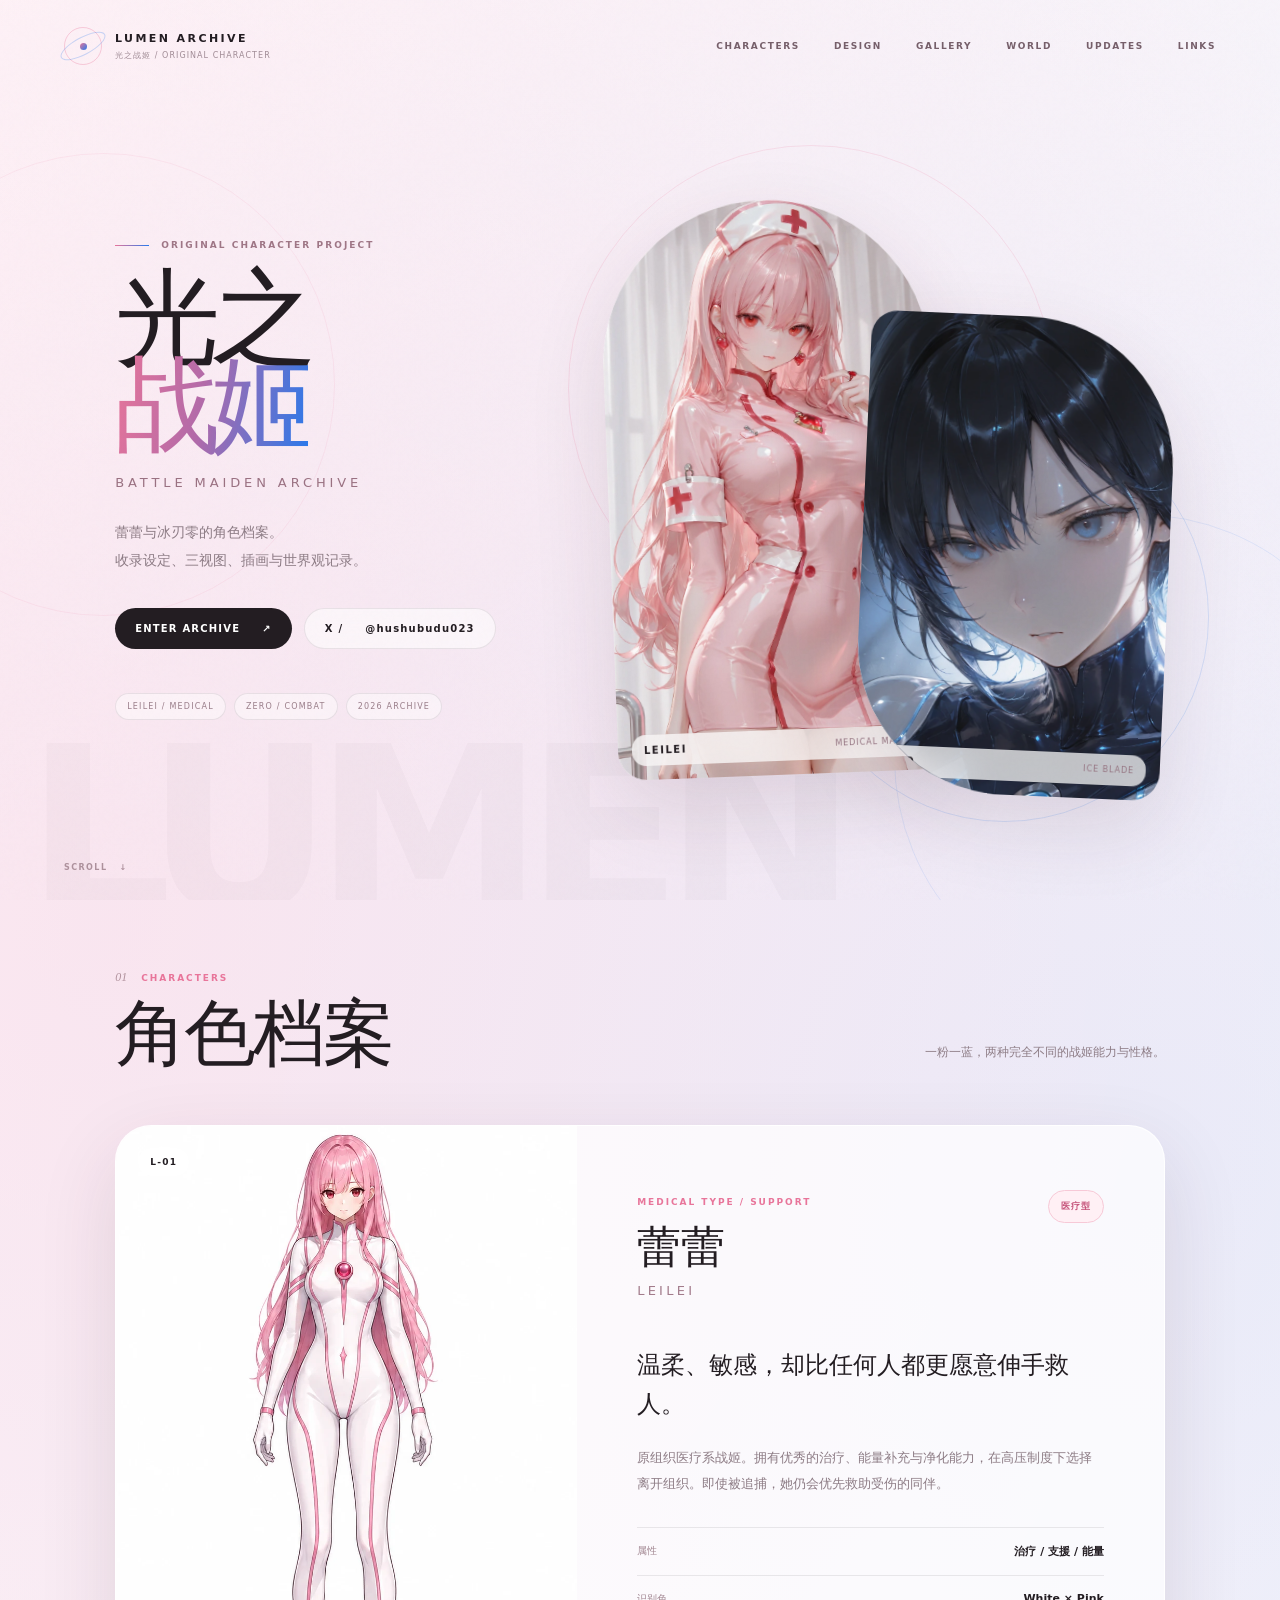
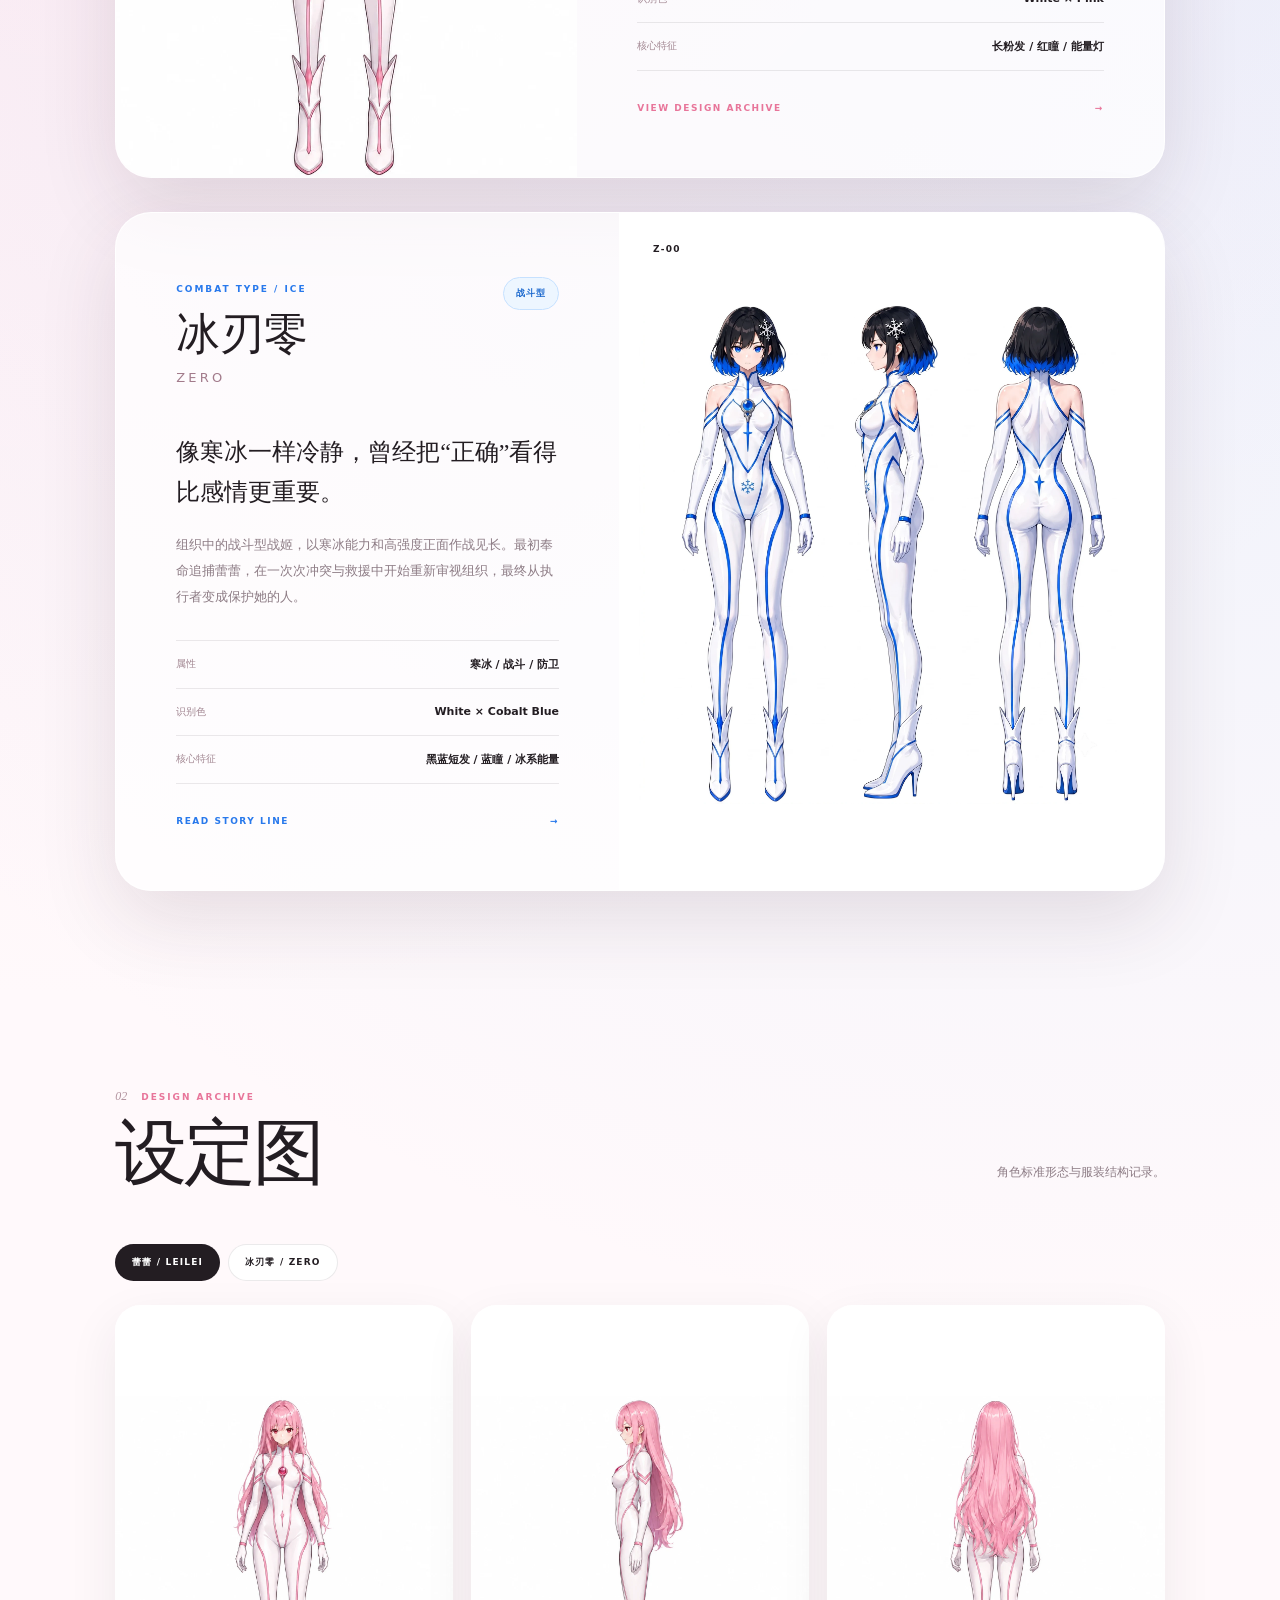
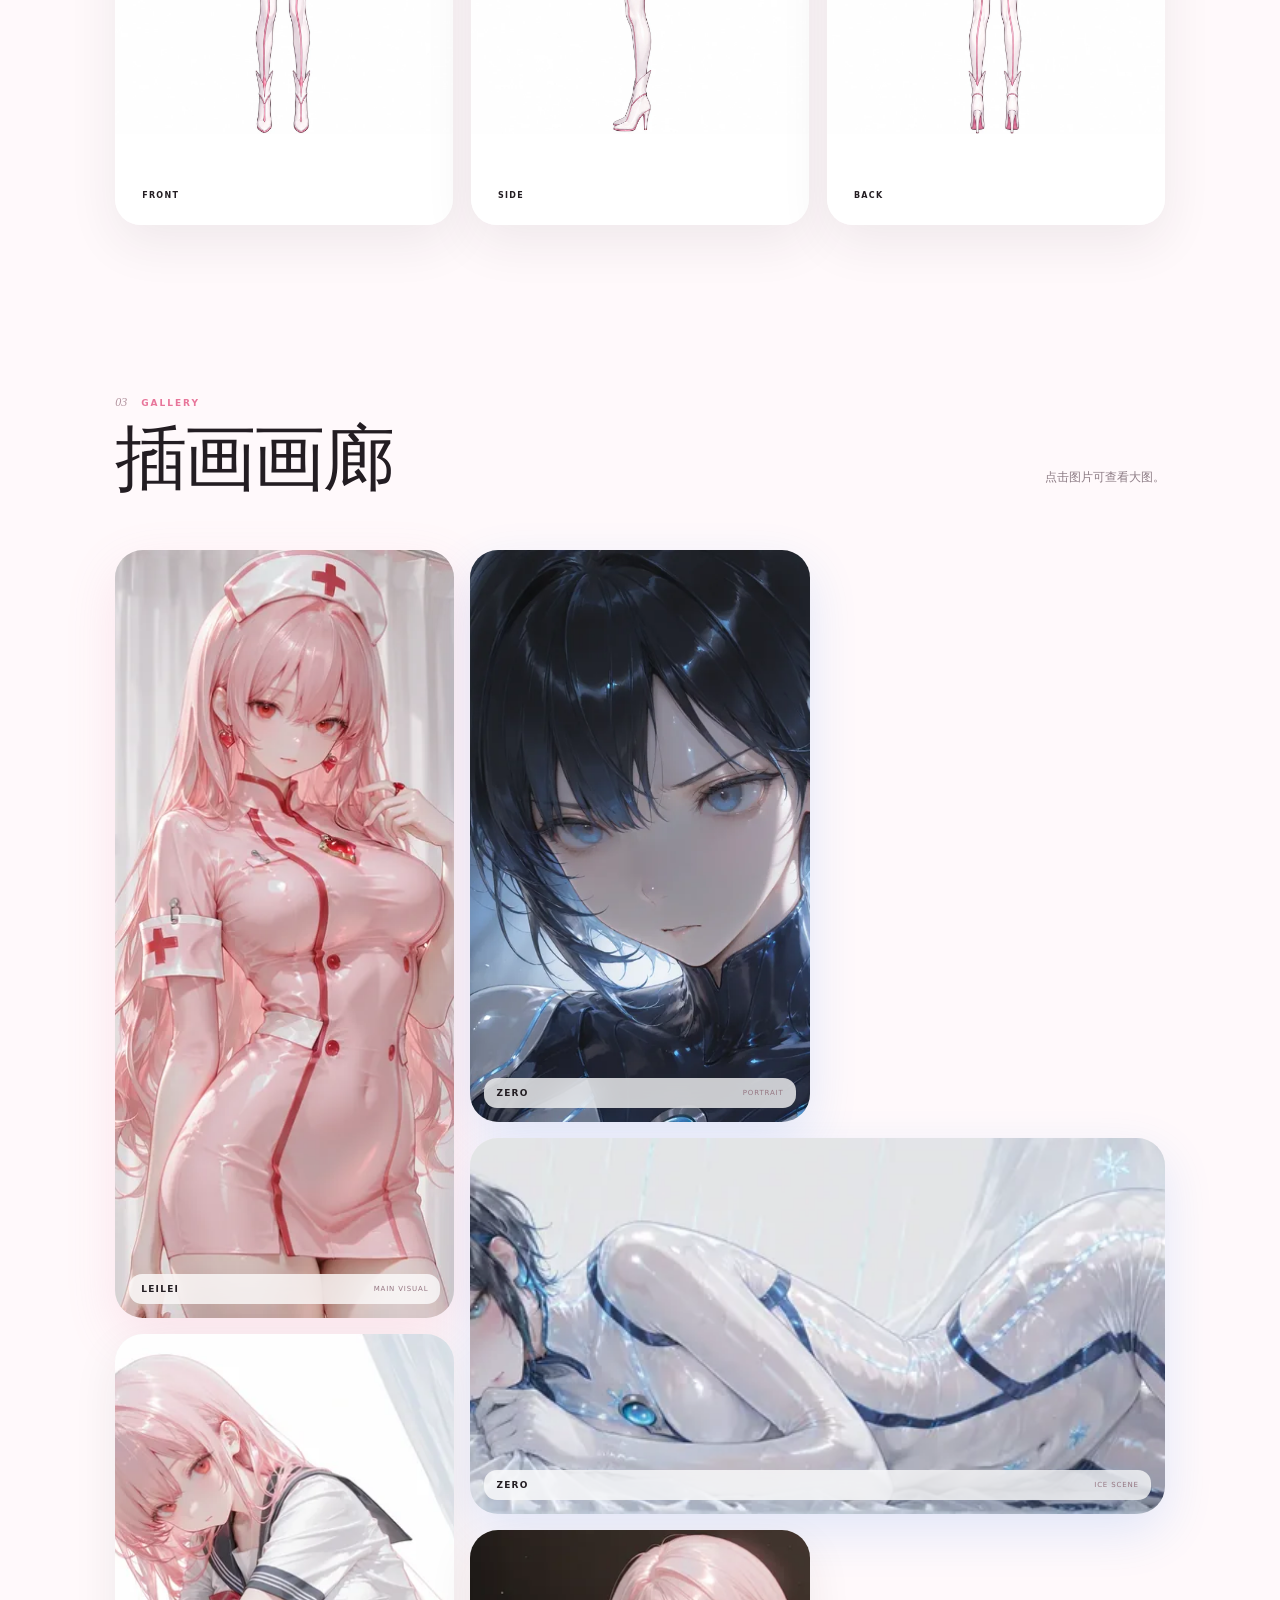
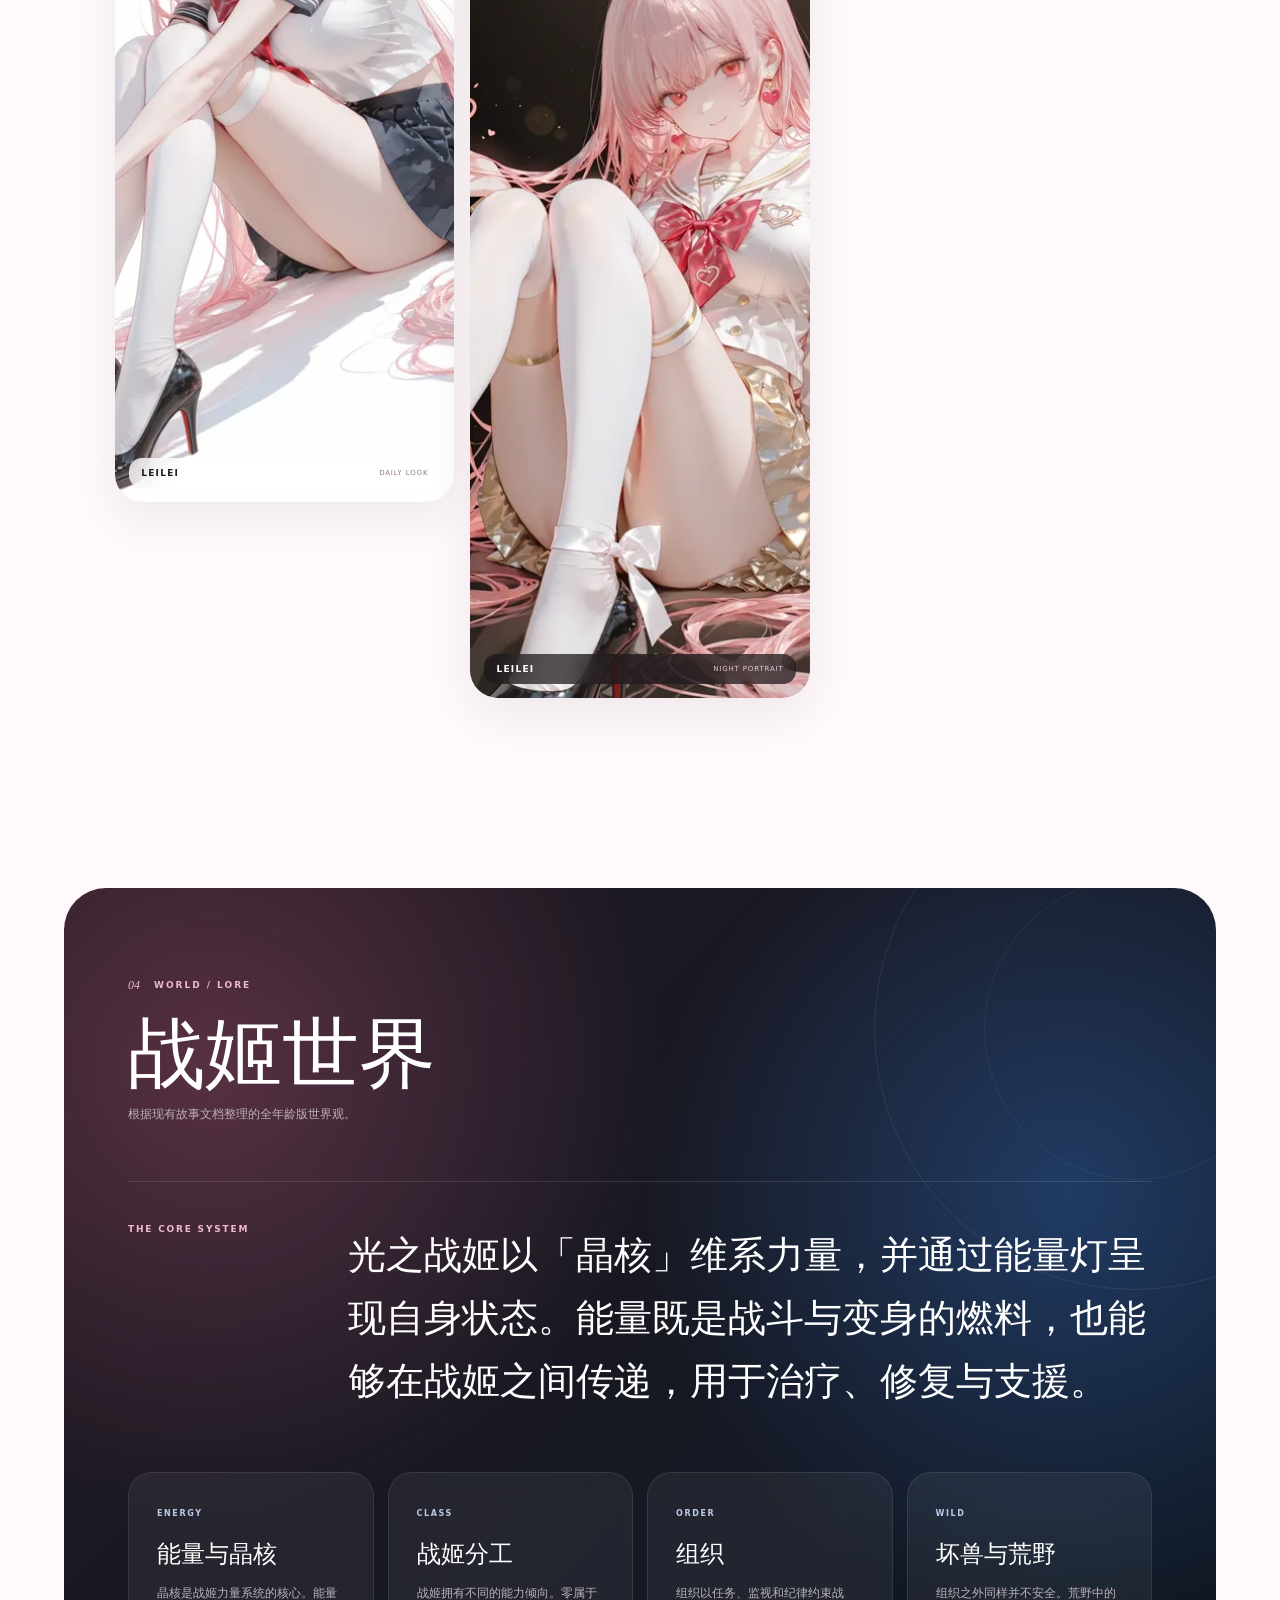
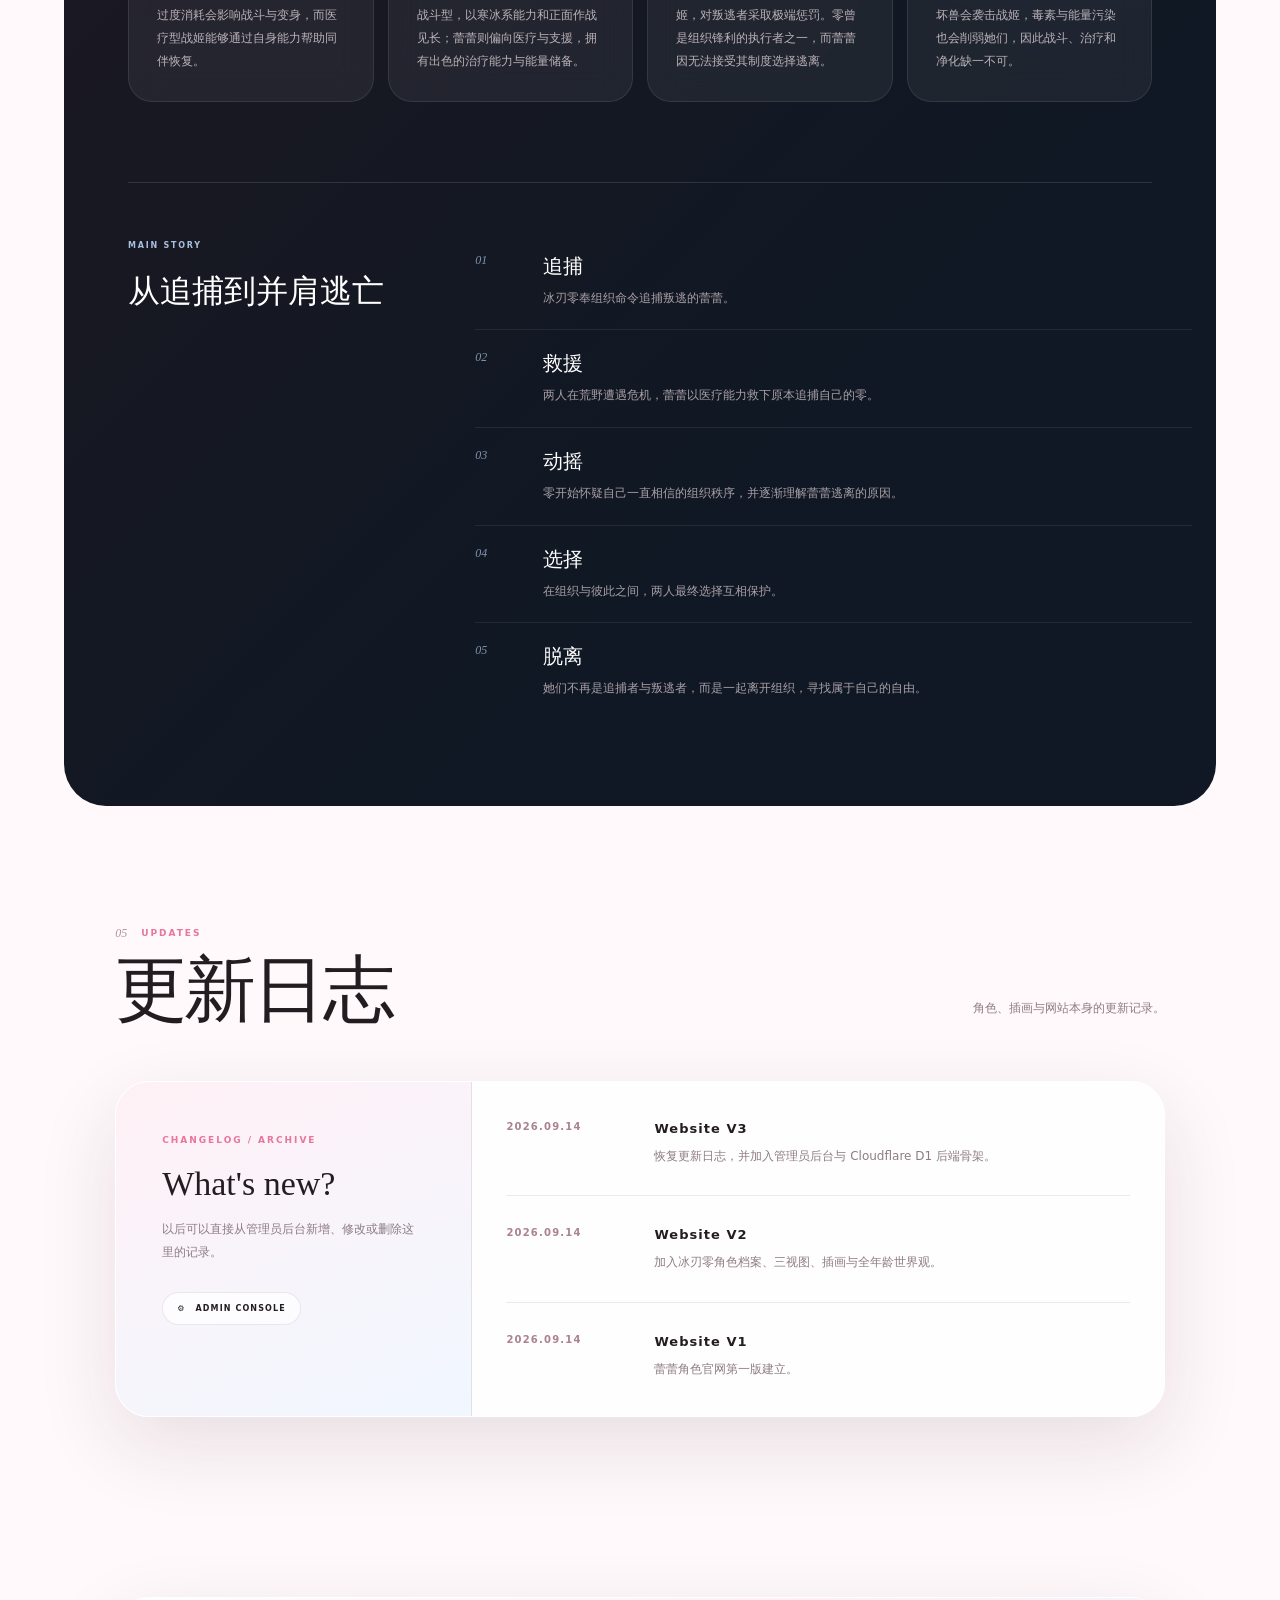
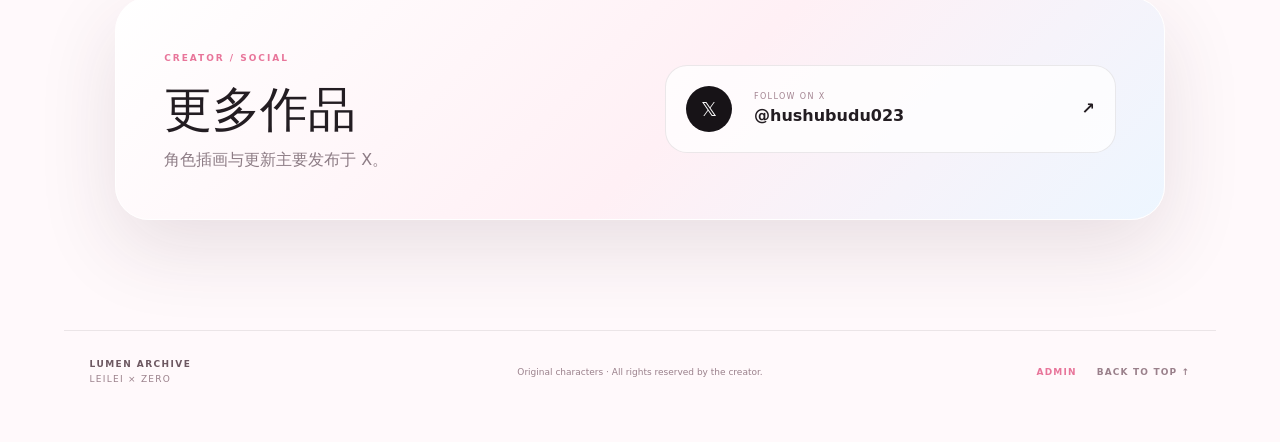
==== commit 827f7a8a: "Upgrade to V4" ====
--- a/index.html
+++ b/index.html
@@ -8,12 +8,12 @@
   <meta property="og:title" content="光之战姬 · Character Archive" />
   <meta property="og:description" content="蕾蕾 / 冰刃零 原创角色档案" />
   <title>光之战姬 · Character Archive</title>
-<link rel="icon" href="/favicon.ico?v=3" sizes="any">
-<link rel="icon" type="image/png" sizes="32x32" href="/favicon-32x32.png?v=3">
-<link rel="icon" type="image/png" sizes="16x16" href="/favicon-16x16.png?v=3">
-<link rel="apple-touch-icon" sizes="180x180" href="/apple-touch-icon.png?v=3">
-<link rel="manifest" href="/site.webmanifest?v=3">
-  
+  <link rel="icon" href="/favicon.ico?v=4" sizes="any" />
+  <link rel="icon" type="image/png" sizes="32x32" href="/favicon-32x32.png?v=4" />
+  <link rel="icon" type="image/png" sizes="16x16" href="/favicon-16x16.png?v=4" />
+  <link rel="apple-touch-icon" sizes="180x180" href="/apple-touch-icon.png?v=4" />
+  <link rel="manifest" href="/site.webmanifest?v=4" />
+  <link rel="stylesheet" href="style.css" />
 </head>
 <body>
   <div class="grain" aria-hidden="true"></div>
@@ -316,4 +316,3 @@
   <script src="main.js"></script>
 </body>
 </html>
-Cloudflare production config updated.
--- a/style.css
+++ b/style.css
@@ -0,0 +1,335 @@
+
+:root{
+  --bg:#fff9fb;
+  --paper:#ffffff;
+  --ink:#231d22;
+  --muted:#8d7c85;
+  --pink:#e8759a;
+  --pink2:#ffbfd1;
+  --pink-soft:#fdeaf0;
+  --blue:#2879ec;
+  --blue2:#8fc5ff;
+  --blue-soft:#eaf4ff;
+  --line:rgba(35,29,34,.09);
+  --shadow:0 28px 80px rgba(66,31,49,.12);
+  --radius:32px;
+}
+*{box-sizing:border-box}
+html{scroll-behavior:smooth}
+body{
+  margin:0;color:var(--ink);background:
+    radial-gradient(circle at 9% 11%,rgba(255,203,220,.38),transparent 22%),
+    radial-gradient(circle at 91% 14%,rgba(157,207,255,.25),transparent 24%),
+    var(--bg);
+  font-family:Inter,"SF Pro Display","PingFang SC","Microsoft YaHei",system-ui,sans-serif;
+  overflow-x:hidden
+}
+body.locked{overflow:hidden}
+a{text-decoration:none;color:inherit}
+img{display:block;max-width:100%}
+button{font:inherit;color:inherit}
+.grain{
+  position:fixed;inset:0;z-index:100;pointer-events:none;opacity:.035;mix-blend-mode:multiply;
+  background-image:url("data:image/svg+xml,%3Csvg viewBox='0 0 180 180' xmlns='http://www.w3.org/2000/svg'%3E%3Cfilter id='n'%3E%3CfeTurbulence type='fractalNoise' baseFrequency='.9' numOctaves='3' stitchTiles='stitch'/%3E%3C/filter%3E%3Crect width='100%25' height='100%25' filter='url(%23n)' opacity='.33'/%3E%3C/svg%3E")
+}
+.topbar{
+  position:absolute;z-index:30;top:0;left:0;right:0;height:92px;padding:0 5vw;
+  display:flex;align-items:center;justify-content:space-between
+}
+.brand{display:flex;align-items:center;gap:13px}
+.brand-orbit{
+  width:38px;height:38px;border-radius:50%;border:1px solid rgba(232,117,154,.32);
+  display:grid;place-items:center;position:relative
+}
+.brand-orbit:after{content:"";position:absolute;width:48px;height:16px;border:1px solid rgba(40,121,236,.25);border-radius:50%;transform:rotate(-28deg)}
+.brand-orbit i{width:7px;height:7px;background:linear-gradient(135deg,var(--pink),var(--blue));border-radius:50%}
+.brand strong{display:block;font-size:11px;letter-spacing:.22em}
+.brand small{display:block;margin-top:5px;font-size:8px;letter-spacing:.13em;color:#a18c96}
+.desktop-nav{display:flex;gap:34px}
+.desktop-nav a{font-size:9px;font-weight:800;letter-spacing:.18em;color:#765f6a;position:relative;padding:8px 0}
+.desktop-nav a:after{content:"";position:absolute;left:0;right:100%;bottom:0;height:1px;background:linear-gradient(90deg,var(--pink),var(--blue));transition:.25s}
+.desktop-nav a:hover:after{right:0}
+.menu-btn{display:none;border:0;background:none;width:40px;height:40px;padding:10px}
+.menu-btn span{display:block;height:1px;background:var(--ink);margin:7px 0;transition:.2s}
+.mobile-nav{display:none}
+
+.hero{
+  min-height:100vh;position:relative;display:grid;grid-template-columns:42% 58%;
+  padding:130px 5vw 70px;align-items:center;overflow:hidden
+}
+.hero:before{
+  content:"";position:absolute;left:-10vw;top:17%;width:36vw;height:36vw;border-radius:50%;
+  border:1px solid rgba(232,117,154,.1)
+}
+.hero:after{
+  content:"";position:absolute;right:-8vw;bottom:-8vw;width:38vw;height:38vw;border-radius:50%;
+  border:1px solid rgba(40,121,236,.1)
+}
+.hero-bg-text{
+  position:absolute;left:2vw;bottom:-1.8vw;font-size:clamp(110px,18vw,320px);line-height:.8;
+  letter-spacing:-.08em;font-weight:900;color:rgba(61,36,48,.025);pointer-events:none
+}
+.hero-copy{position:relative;z-index:3;padding-left:4vw}
+.eyebrow{display:flex;align-items:center;gap:12px;font-size:9px;font-weight:900;letter-spacing:.23em;color:#9f7686}
+.eyebrow span{width:34px;height:1px;background:linear-gradient(90deg,var(--pink),var(--blue))}
+.hero h1{font-family:"Songti SC","STSong",serif;font-size:clamp(74px,8.2vw,142px);font-weight:500;line-height:.82;letter-spacing:-.08em;margin:26px 0 0}
+.hero h1 em{font-style:normal;background:linear-gradient(100deg,var(--pink) 0%,#b36aa9 45%,var(--blue) 100%);-webkit-background-clip:text;color:transparent}
+.hero-en{margin:26px 0 0;font-size:13px;letter-spacing:.3em;font-weight:300;color:#9a7182}
+.hero-desc{margin:28px 0 0;line-height:2;color:var(--muted);font-size:14px}
+.hero-actions{display:flex;gap:12px;flex-wrap:wrap;margin-top:34px}
+.pill{border-radius:999px;padding:14px 20px;font-size:10px;font-weight:900;letter-spacing:.12em;display:inline-flex;align-items:center;gap:22px;transition:.22s}
+.pill.primary{background:var(--ink);color:#fff}
+.pill.primary:hover{transform:translateY(-2px);box-shadow:0 12px 30px rgba(35,29,34,.2)}
+.pill.ghost{border:1px solid var(--line);background:rgba(255,255,255,.55);backdrop-filter:blur(12px)}
+.hero-chips{display:flex;gap:8px;flex-wrap:wrap;margin-top:44px}
+.hero-chips span{font-size:8px;letter-spacing:.15em;border:1px solid var(--line);border-radius:999px;padding:8px 11px;color:#9a7e8a;background:rgba(255,255,255,.45)}
+
+.hero-art{height:min(76vh,850px);position:relative;display:flex;align-items:center;justify-content:center}
+.portrait{margin:0;position:absolute;overflow:hidden;background:#fff;box-shadow:var(--shadow);z-index:3}
+.portrait img{width:100%;height:100%;object-fit:cover}
+.portrait figcaption{
+  position:absolute;left:14px;right:14px;bottom:14px;padding:10px 12px;border-radius:14px;
+  display:flex;align-items:center;justify-content:space-between;background:rgba(255,255,255,.72);backdrop-filter:blur(16px)
+}
+.portrait figcaption b{font-size:10px;letter-spacing:.15em}
+.portrait figcaption span{font-size:8px;letter-spacing:.12em;color:#957481}
+.portrait-pink{width:min(49%,420px);height:84%;left:9%;top:9%;border-radius:170px 170px 30px 30px;transform:rotate(-2.2deg)}
+.portrait-pink img{object-position:center 25%}
+.portrait-blue{width:min(46%,390px);height:70%;right:7%;bottom:4%;border-radius:26px 150px 28px 150px;transform:rotate(2.5deg)}
+.portrait-blue img{object-position:center 40%}
+.hero-ring{position:absolute;border-radius:50%;z-index:1}
+.ring-a{width:38vw;height:38vw;max-width:600px;max-height:600px;border:1px solid rgba(232,117,154,.16);left:3%;top:1%}
+.ring-b{width:32vw;height:32vw;max-width:520px;max-height:520px;border:1px solid rgba(40,121,236,.15);right:1%;bottom:0}
+.scroll-cue{position:absolute;left:5vw;bottom:28px;font-size:8px;font-weight:900;letter-spacing:.18em;color:#ad919c;display:flex;gap:12px}
+
+.section{padding:110px 9vw}
+.section-head{display:grid;grid-template-columns:1fr auto;gap:14px;align-items:end;margin-bottom:54px}
+.section-head>div{display:flex;align-items:center;gap:14px}
+.index{font:italic 500 12px Georgia,serif;color:#b2939e}
+.label,.micro{font-size:9px;font-weight:900;letter-spacing:.22em;color:var(--pink)}
+.section-head h2{grid-column:1;margin:0;font:500 clamp(42px,5.6vw,82px)/1 "Songti SC","STSong",serif;letter-spacing:-.04em}
+.section-head>p{grid-column:2;grid-row:2;margin:0 0 8px;max-width:280px;color:var(--muted);font-size:12px;line-height:1.7;text-align:right}
+
+.characters{padding-top:70px}
+.character-card{
+  display:grid;grid-template-columns:44% 56%;min-height:650px;background:rgba(255,255,255,.72);
+  border:1px solid rgba(255,255,255,.9);box-shadow:var(--shadow);border-radius:36px;overflow:hidden;margin-bottom:34px
+}
+.char-photo{position:relative;min-height:650px;background:linear-gradient(180deg,#fff,#fff0f5);overflow:hidden}
+.char-photo img{width:100%;height:100%;object-fit:cover}
+.char-photo>img[alt*="蕾蕾"]{object-position:center}
+.char-code{position:absolute;top:22px;left:22px;background:rgba(255,255,255,.78);backdrop-filter:blur(12px);border-radius:999px;padding:9px 12px;font-size:9px;font-weight:900;letter-spacing:.14em}
+.char-copy{padding:64px 60px;display:flex;flex-direction:column}
+.char-top{display:flex;justify-content:space-between;gap:20px;align-items:start}
+.char-top h3{font:500 44px/1.1 "Songti SC","STSong",serif;margin:15px 0 0}
+.char-top h3 em{display:block;font:300 13px/1.6 system-ui;letter-spacing:.25em;color:#a27b8b;margin-top:9px}
+.role{border-radius:999px;padding:9px 12px;font-size:9px;font-weight:900;letter-spacing:.12em}
+.role.pink{color:#c55279;background:#fff0f5;border:1px solid #f7c9d7}
+.role.blue{color:#1c69ce;background:#edf6ff;border:1px solid #c6e1ff}
+.char-lead{font:500 24px/1.65 "Songti SC","STSong",serif;margin:44px 0 0;max-width:520px}
+.char-body{color:var(--muted);font-size:13px;line-height:2;margin:20px 0 30px;max-width:560px}
+.specs{margin:0;border-top:1px solid var(--line)}
+.specs div{display:flex;justify-content:space-between;gap:20px;border-bottom:1px solid var(--line);padding:16px 0}
+.specs dt{font-size:10px;color:#a28792}
+.specs dd{margin:0;font-size:11px;font-weight:800}
+.inline-link{margin-top:auto;padding-top:32px;font-size:9px;font-weight:900;letter-spacing:.17em;color:var(--pink);display:flex;justify-content:space-between}
+.zero-card{grid-template-columns:48% 52%}
+.zero-card .char-photo{order:2;background:linear-gradient(180deg,#f5faff,#eaf4ff)}
+.zero-card .char-copy{order:1}
+.zero-photo img{object-fit:contain;padding:20px;background:white}
+.blue-text{color:var(--blue)!important}
+
+.design{padding-top:54px}
+.design-tabs{display:flex;gap:8px;margin-bottom:24px}
+.tab{border:1px solid var(--line);background:#fff;border-radius:999px;padding:11px 16px;font-size:9px;font-weight:900;letter-spacing:.13em;cursor:pointer}
+.tab.active{background:var(--ink);color:white}
+.design-panel{display:none;grid-template-columns:repeat(3,1fr);gap:18px}
+.design-panel.active{display:grid}
+.design-shot{position:relative;border:0;padding:0;background:#fff;border-radius:26px;overflow:hidden;cursor:zoom-in;box-shadow:0 18px 50px rgba(55,38,47,.08);min-height:520px}
+.design-shot img{width:100%;height:100%;object-fit:contain;background:#fff}
+.design-shot span{position:absolute;left:16px;bottom:16px;padding:9px 11px;border-radius:999px;background:rgba(255,255,255,.84);backdrop-filter:blur(10px);font-size:8px;font-weight:900;letter-spacing:.16em}
+.zero-design-panel{grid-template-columns:1fr!important}
+.design-shot.wide{min-height:auto;max-height:900px}
+.design-shot.wide img{max-height:900px}
+
+.gallery{padding-top:60px}
+.gallery-grid{display:grid;grid-template-columns:repeat(12,1fr);grid-auto-rows:180px;gap:16px}
+.gallery-item{border:0;padding:0;position:relative;border-radius:28px;overflow:hidden;cursor:zoom-in;background:#eee;box-shadow:0 16px 45px rgba(54,33,44,.08)}
+.gallery-item img{width:100%;height:100%;object-fit:cover;transition:transform .45s ease}
+.gallery-item:hover img{transform:scale(1.025)}
+.gallery-item span{position:absolute;left:14px;right:14px;bottom:14px;display:flex;justify-content:space-between;align-items:center;padding:10px 12px;border-radius:13px;background:rgba(255,255,255,.76);backdrop-filter:blur(14px)}
+.gallery-item b{font-size:9px;letter-spacing:.14em}
+.gallery-item small{font-size:7px;letter-spacing:.12em;color:#967783}
+.gallery-item:nth-child(1){grid-column:span 4;grid-row:span 4}
+.gallery-item:nth-child(2){grid-column:span 4;grid-row:span 3}
+.gallery-item:nth-child(3){grid-column:span 8;grid-row:span 2}
+.gallery-item:nth-child(4){grid-column:span 4;grid-row:span 4}
+.gallery-item:nth-child(5){grid-column:span 4;grid-row:span 4}
+.pink-glow{box-shadow:0 18px 50px rgba(232,117,154,.16)}
+.blue-glow{box-shadow:0 18px 50px rgba(40,121,236,.14)}
+.dark-card span{background:rgba(25,20,23,.70);color:#fff}
+.dark-card small{color:#e3cbd4}
+
+.world-wrap{padding:80px 5vw 50px}
+.world{
+  border-radius:42px;padding:90px 5vw 86px;color:white;overflow:hidden;position:relative;
+  background:
+    radial-gradient(circle at 13% 12%,rgba(237,112,154,.28),transparent 27%),
+    radial-gradient(circle at 87% 20%,rgba(59,133,236,.32),transparent 27%),
+    linear-gradient(135deg,#201820,#0f1824 72%)
+}
+.world:before{
+  content:"";position:absolute;width:520px;height:520px;border:1px solid rgba(255,255,255,.08);border-radius:50%;right:-180px;top:-120px
+}
+.world:after{
+  content:"";position:absolute;width:300px;height:300px;border:1px solid rgba(255,255,255,.06);border-radius:50%;right:-70px;top:-10px
+}
+.world-head{position:relative;z-index:2}
+.world-head>div{display:flex;align-items:center;gap:14px}
+.world-head .index,.world-head .label{color:#eeb9cc}
+.world-head h2{font:500 clamp(48px,6vw,88px)/1 "Songti SC","STSong",serif;margin:24px 0 12px}
+.world-head>p{margin:0;color:#bcb0b7;font-size:12px}
+.world-intro{position:relative;z-index:2;display:grid;grid-template-columns:180px 1fr;gap:40px;border-top:1px solid rgba(255,255,255,.12);padding-top:42px;margin-top:58px}
+.world-intro span{font-size:9px;font-weight:900;letter-spacing:.2em;color:#f1bbcd}
+.world-intro p{font:500 clamp(24px,3vw,42px)/1.65 "Songti SC","STSong",serif;margin:0;max-width:930px}
+.world-cards{position:relative;z-index:2;display:grid;grid-template-columns:repeat(4,1fr);gap:14px;margin-top:58px}
+.world-card{padding:28px;border-radius:24px;background:rgba(255,255,255,.06);border:1px solid rgba(255,255,255,.09);backdrop-filter:blur(16px)}
+.world-card b{font-size:8px;letter-spacing:.2em;color:#b9cae9}
+.world-card h3{font:500 24px "Songti SC","STSong",serif;margin:18px 0 12px}
+.world-card p{margin:0;color:#bcb2b9;font-size:12px;line-height:1.9}
+.storyline{position:relative;z-index:2;display:grid;grid-template-columns:30% 70%;gap:40px;margin-top:80px;padding-top:50px;border-top:1px solid rgba(255,255,255,.12)}
+.story-title span{font-size:8px;font-weight:900;letter-spacing:.22em;color:#a9bfdf}
+.story-title h3{font:500 32px/1.5 "Songti SC","STSong",serif;margin:15px 0 0;max-width:260px}
+.storyline ol{list-style:none;margin:0;padding:0}
+.storyline li{display:grid;grid-template-columns:48px 1fr;gap:20px;padding:20px 0;border-top:1px solid rgba(255,255,255,.08)}
+.storyline li:first-child{border-top:0}
+.storyline li>b{font:italic 500 12px Georgia,serif;color:#8294ab}
+.storyline strong{font:500 20px "Songti SC","STSong",serif}
+.storyline p{margin:8px 0 0;color:#aaa0a6;font-size:12px;line-height:1.8}
+
+.links{padding-top:70px;padding-bottom:110px}
+.link-card{border-radius:34px;background:linear-gradient(135deg,#fff,#fff0f5 54%,#edf6ff);padding:48px;display:grid;grid-template-columns:1fr 1fr;gap:50px;align-items:center;border:1px solid white;box-shadow:var(--shadow)}
+.link-card h2{font:500 48px "Songti SC","STSong",serif;margin:13px 0 8px}
+.link-card p{color:var(--muted);margin:0}
+.link-card>a{display:grid;grid-template-columns:50px 1fr auto;gap:18px;align-items:center;border-radius:22px;padding:20px;background:rgba(255,255,255,.75);border:1px solid var(--line);transition:.22s}
+.link-card>a:hover{transform:translateY(-2px)}
+.xmark{width:46px;height:46px;display:grid;place-items:center;border-radius:50%;background:#171317;color:#fff;font-size:20px}
+.link-card>a small{display:block;font-size:8px;letter-spacing:.17em;color:#a38491;margin-bottom:5px}
+.link-card>a strong{font-size:16px}
+
+footer{margin:0 5vw 30px;padding:28px 2vw;border-top:1px solid var(--line);display:grid;grid-template-columns:1fr 1fr 1fr;align-items:center;color:#9a808b;font-size:9px}
+.footer-brand strong{display:block;color:#6d5861;letter-spacing:.16em}
+.footer-brand span{display:block;margin-top:5px;letter-spacing:.14em}
+footer p{text-align:center;margin:0}
+footer>a{text-align:right;font-weight:800;letter-spacing:.13em}
+
+.lightbox{width:min(94vw,1500px);height:min(92vh,1100px);padding:0;border:0;border-radius:24px;background:#131014;overflow:hidden;box-shadow:0 30px 100px rgba(0,0,0,.45)}
+.lightbox::backdrop{background:rgba(15,11,14,.82);backdrop-filter:blur(12px)}
+.lightbox img{width:100%;height:100%;object-fit:contain}
+.lightbox-close{position:absolute;right:15px;top:15px;width:42px;height:42px;border-radius:50%;border:1px solid rgba(255,255,255,.18);background:rgba(20,15,18,.6);color:#fff;font-size:26px;cursor:pointer;z-index:3}
+.lightbox-note{position:absolute;left:18px;bottom:18px;color:rgba(255,255,255,.56);font-size:8px;letter-spacing:.15em}
+
+.reveal{opacity:0;transform:translateY(18px);transition:opacity .6s ease, transform .6s ease}
+.reveal.in{opacity:1;transform:none}
+
+@media (max-width:1050px){
+  .desktop-nav{display:none}
+  .menu-btn{display:block}
+  .mobile-nav{
+    display:flex;position:absolute;z-index:29;right:5vw;top:76px;min-width:210px;flex-direction:column;padding:8px;
+    background:rgba(255,255,255,.94);backdrop-filter:blur(20px);border:1px solid var(--line);border-radius:20px;box-shadow:var(--shadow);
+    opacity:0;transform:translateY(-8px);pointer-events:none;transition:.2s
+  }
+  .mobile-nav.open{opacity:1;transform:none;pointer-events:auto}
+  .mobile-nav a{font-size:9px;font-weight:900;letter-spacing:.15em;padding:13px 14px}
+  .hero{grid-template-columns:1fr;min-height:auto;padding-top:135px}
+  .hero-copy{padding:0 5vw 48px}
+  .hero-art{height:76vh}
+  .hero-bg-text{font-size:27vw}
+  .character-card,.zero-card{grid-template-columns:1fr 1fr}
+  .char-copy{padding:46px 38px}
+  .world-cards{grid-template-columns:1fr 1fr}
+  .gallery-grid{grid-auto-rows:150px}
+}
+@media (max-width:760px){
+  .topbar{height:76px}
+  .brand small{display:none}
+  .hero{padding-left:0;padding-right:0}
+  .hero-copy{padding-left:7vw;padding-right:7vw}
+  .hero h1{font-size:74px}
+  .hero-art{height:66vh}
+  .portrait-pink{left:5%;width:58%;height:84%}
+  .portrait-blue{right:2%;width:52%;height:64%}
+  .section{padding:76px 6vw}
+  .section-head{display:block}
+  .section-head h2{font-size:48px;margin-top:16px}
+  .section-head>p{text-align:left;margin-top:12px;max-width:none}
+  .character-card,.zero-card{grid-template-columns:1fr}
+  .zero-card .char-photo,.zero-card .char-copy{order:initial}
+  .char-photo{min-height:540px}
+  .char-copy{padding:36px 28px}
+  .char-top h3{font-size:38px}
+  .char-lead{font-size:21px;margin-top:34px}
+  .design-panel{grid-template-columns:1fr}
+  .design-shot{min-height:auto}
+  .gallery-grid{display:grid;grid-template-columns:1fr 1fr;grid-auto-rows:260px}
+  .gallery-item:nth-child(n){grid-column:span 1;grid-row:span 1}
+  .gallery-item:nth-child(1),.gallery-item:nth-child(4),.gallery-item:nth-child(5){grid-row:span 2}
+  .gallery-item:nth-child(3){grid-column:span 2}
+  .world-wrap{padding:30px 3vw}
+  .world{padding:66px 6vw;border-radius:30px}
+  .world-intro{grid-template-columns:1fr;gap:16px}
+  .world-cards{grid-template-columns:1fr}
+  .storyline{grid-template-columns:1fr}
+  .link-card{grid-template-columns:1fr;padding:30px}
+  footer{grid-template-columns:1fr;text-align:center;gap:12px}
+  footer>a{text-align:center}
+}
+@media (max-width:480px){
+  .hero-actions{flex-direction:column;align-items:flex-start}
+  .hero-art{height:58vh}
+  .portrait-pink{width:62%;left:1%}
+  .portrait-blue{width:58%;right:-4%}
+  .hero-chips{display:none}
+  .gallery-grid{grid-template-columns:1fr;grid-auto-rows:330px}
+  .gallery-item:nth-child(n){grid-column:1;grid-row:span 1}
+  .gallery-item:nth-child(3){grid-column:1}
+  .gallery-item:nth-child(1),.gallery-item:nth-child(4),.gallery-item:nth-child(5){grid-row:span 2}
+}
+
+
+/* --- V3 / Updates --- */
+.updates{padding-top:70px}
+.updates-shell{
+  display:grid;grid-template-columns:34% 66%;gap:0;border-radius:34px;overflow:hidden;
+  background:rgba(255,255,255,.74);border:1px solid rgba(255,255,255,.9);box-shadow:var(--shadow)
+}
+.updates-intro{padding:46px;background:linear-gradient(155deg,#fff1f6,#f1f7ff);border-right:1px solid var(--line)}
+.updates-intro h3{font:500 34px/1.2 "Songti SC","STSong",serif;margin:17px 0 14px}
+.updates-intro p{color:var(--muted);font-size:12px;line-height:1.9;margin:0 0 28px}
+.admin-entry{display:inline-flex;align-items:center;gap:10px;border:1px solid var(--line);background:rgba(255,255,255,.7);border-radius:999px;padding:11px 14px;font-size:8px;font-weight:900;letter-spacing:.14em}
+.updates-list{padding:8px 34px}
+.update-item{display:grid;grid-template-columns:120px 1fr;gap:28px;padding:28px 0;border-bottom:1px solid var(--line)}
+.update-item:last-child{border-bottom:0}
+.update-item time{font-size:10px;font-weight:800;letter-spacing:.12em;color:#aa8291;padding-top:3px}
+.update-item strong{font-size:13px;letter-spacing:.08em}
+.update-item p{margin:9px 0 0;color:var(--muted);font-size:12px;line-height:1.8}
+.footer-actions{display:flex;justify-content:flex-end;gap:20px;font-weight:800;letter-spacing:.13em}
+.footer-actions a:first-child{color:var(--pink)}
+@media(max-width:760px){
+  .updates-shell{grid-template-columns:1fr}
+  .updates-intro{border-right:0;border-bottom:1px solid var(--line);padding:30px}
+  .updates-list{padding:4px 24px}
+  .update-item{grid-template-columns:88px 1fr;gap:16px}
+  .footer-actions{justify-content:center}
+}
+
+/* V4 dynamic R2 gallery */
+.gallery-item.uploaded-gallery{grid-column:span 4;grid-row:span 3}
+.gallery-item.uploaded-gallery img{background:#f5eef2}
+@media(max-width:760px){
+  .gallery-item.uploaded-gallery{grid-column:span 1;grid-row:span 1}
+}
+@media(max-width:480px){
+  .gallery-item.uploaded-gallery{grid-column:1;grid-row:span 1}
+}
